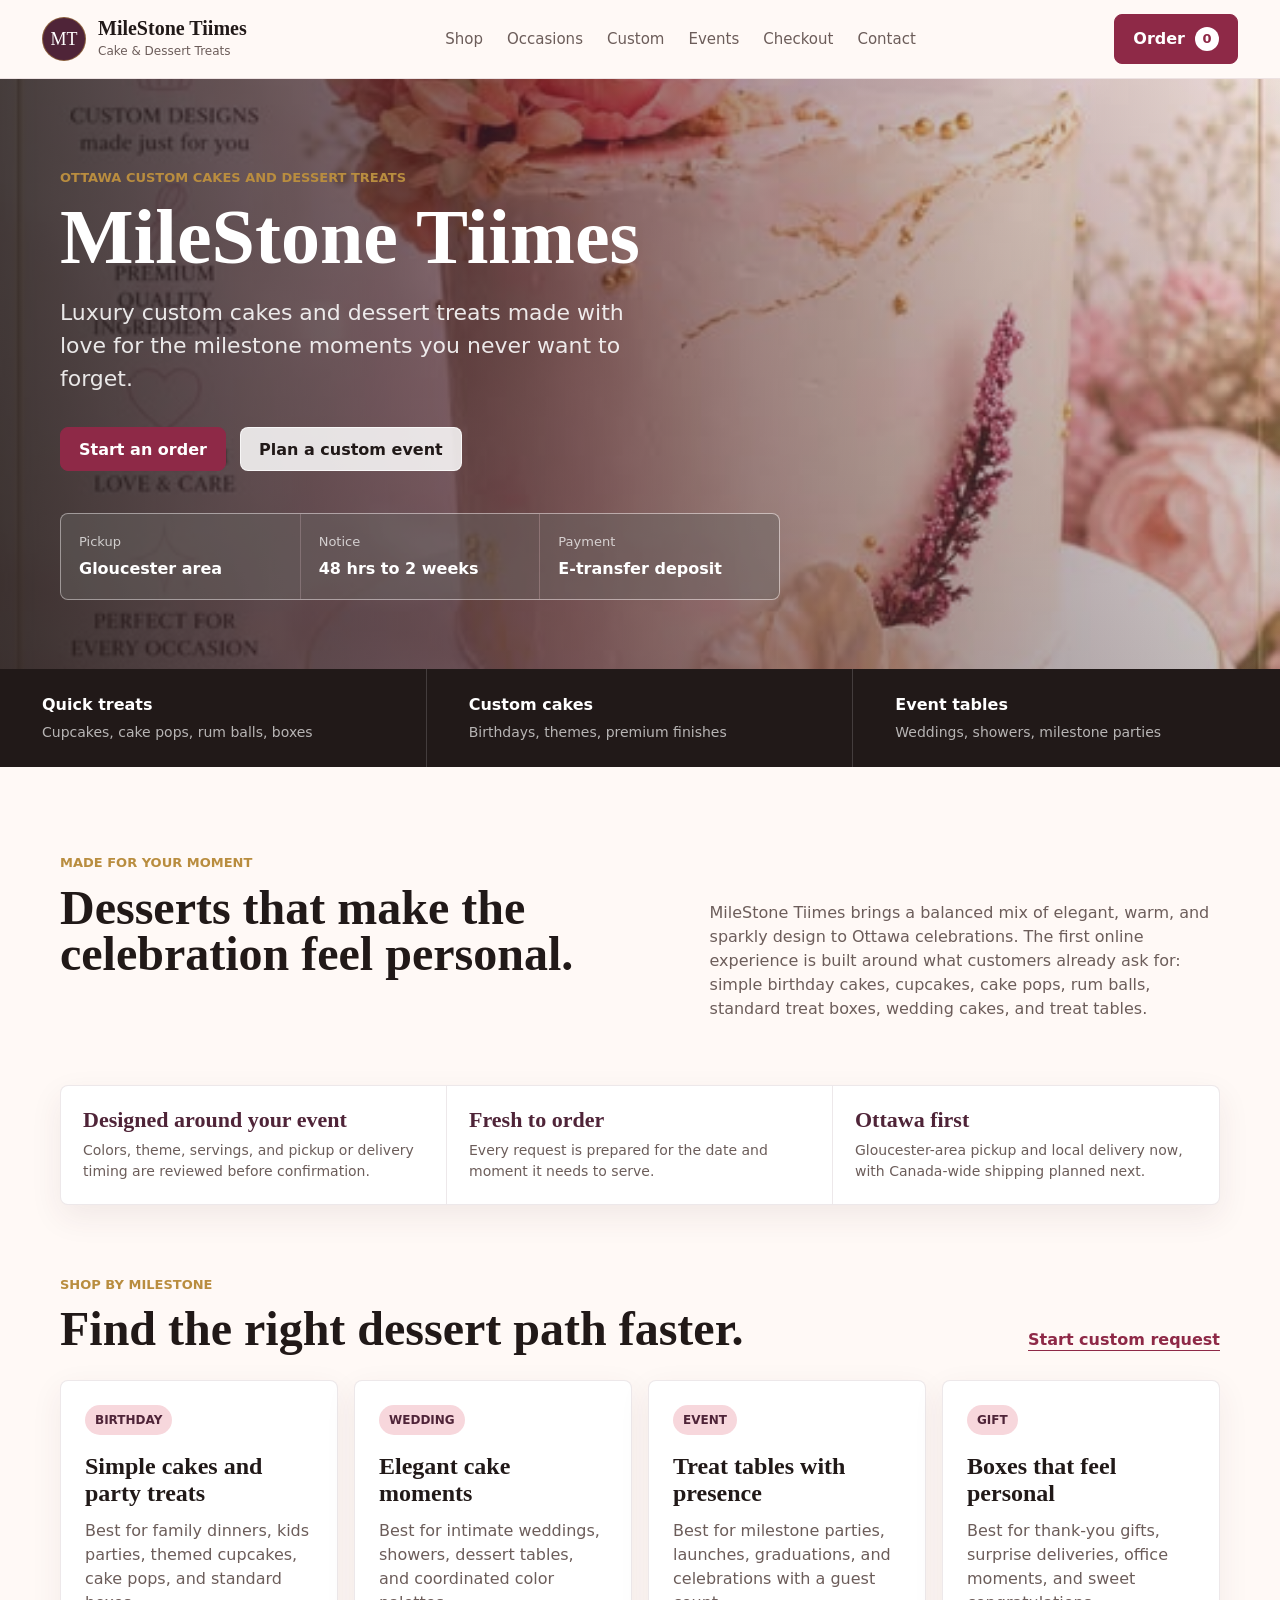
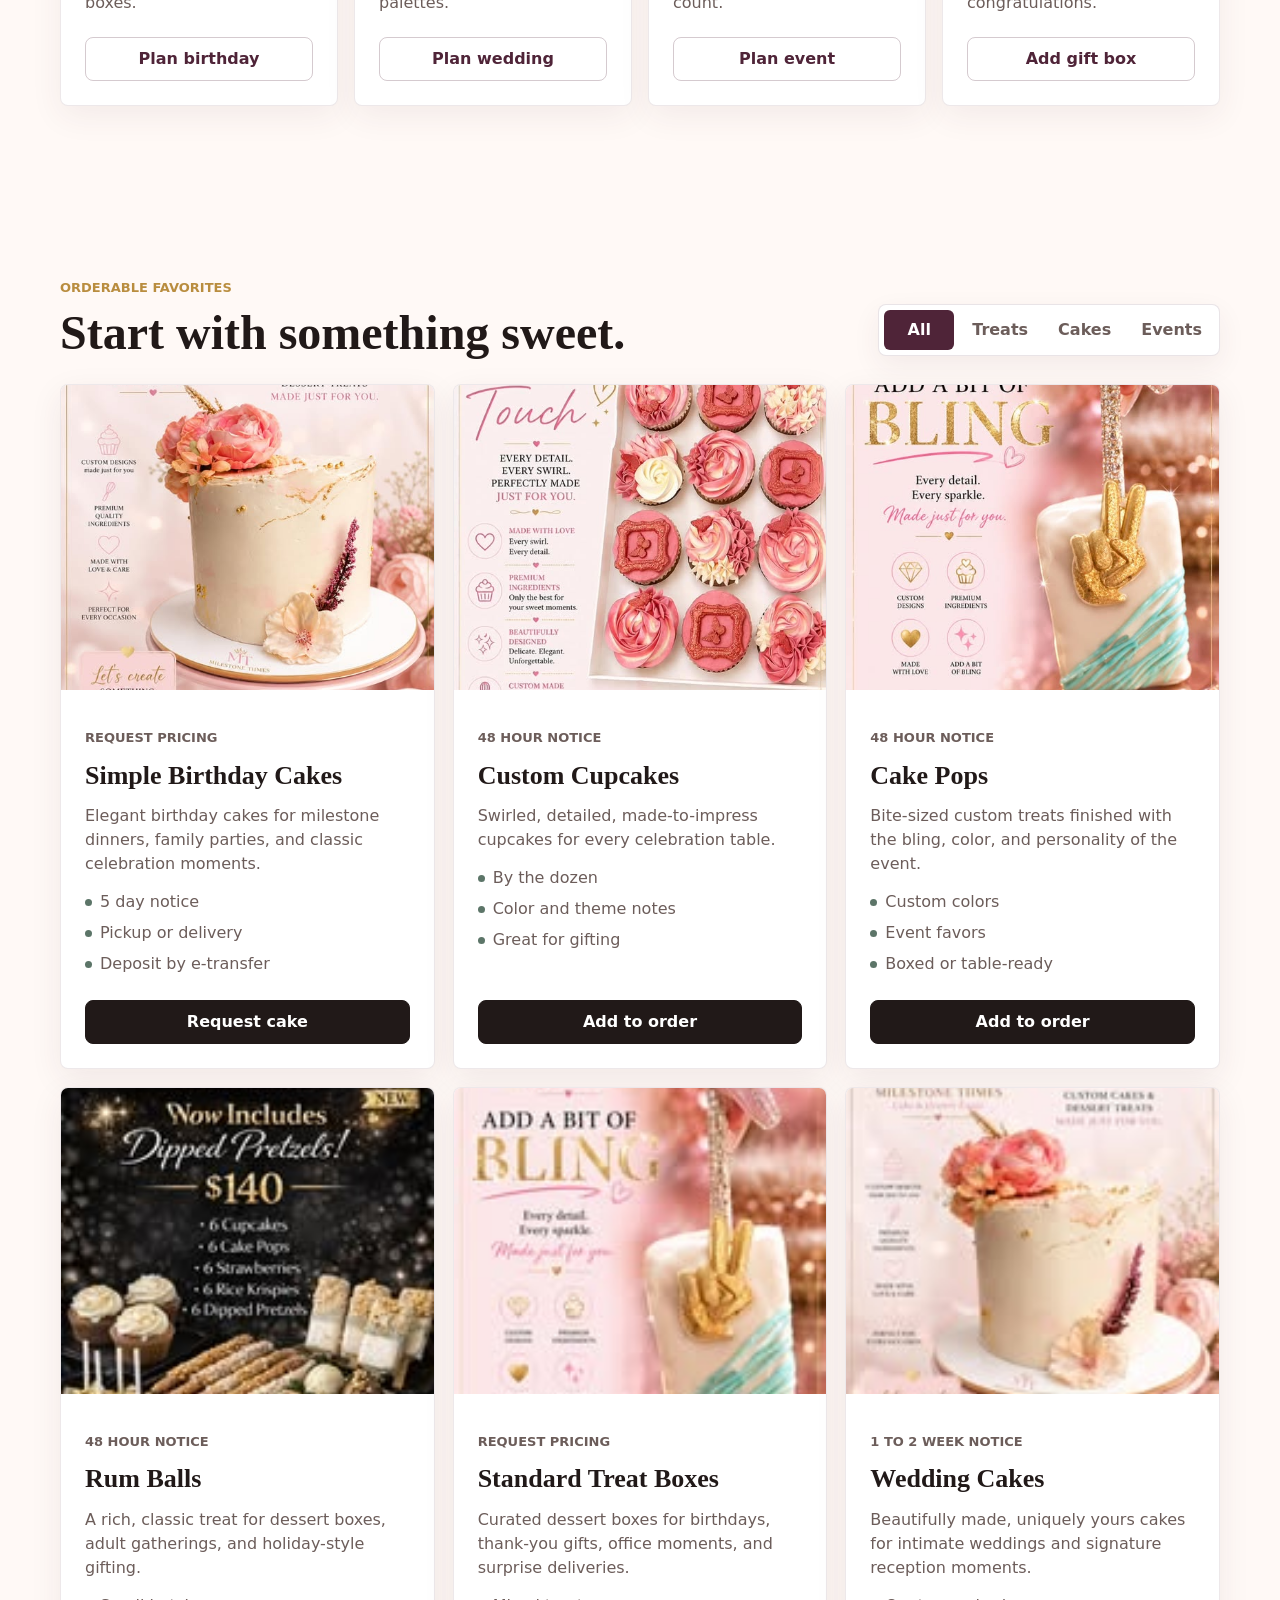
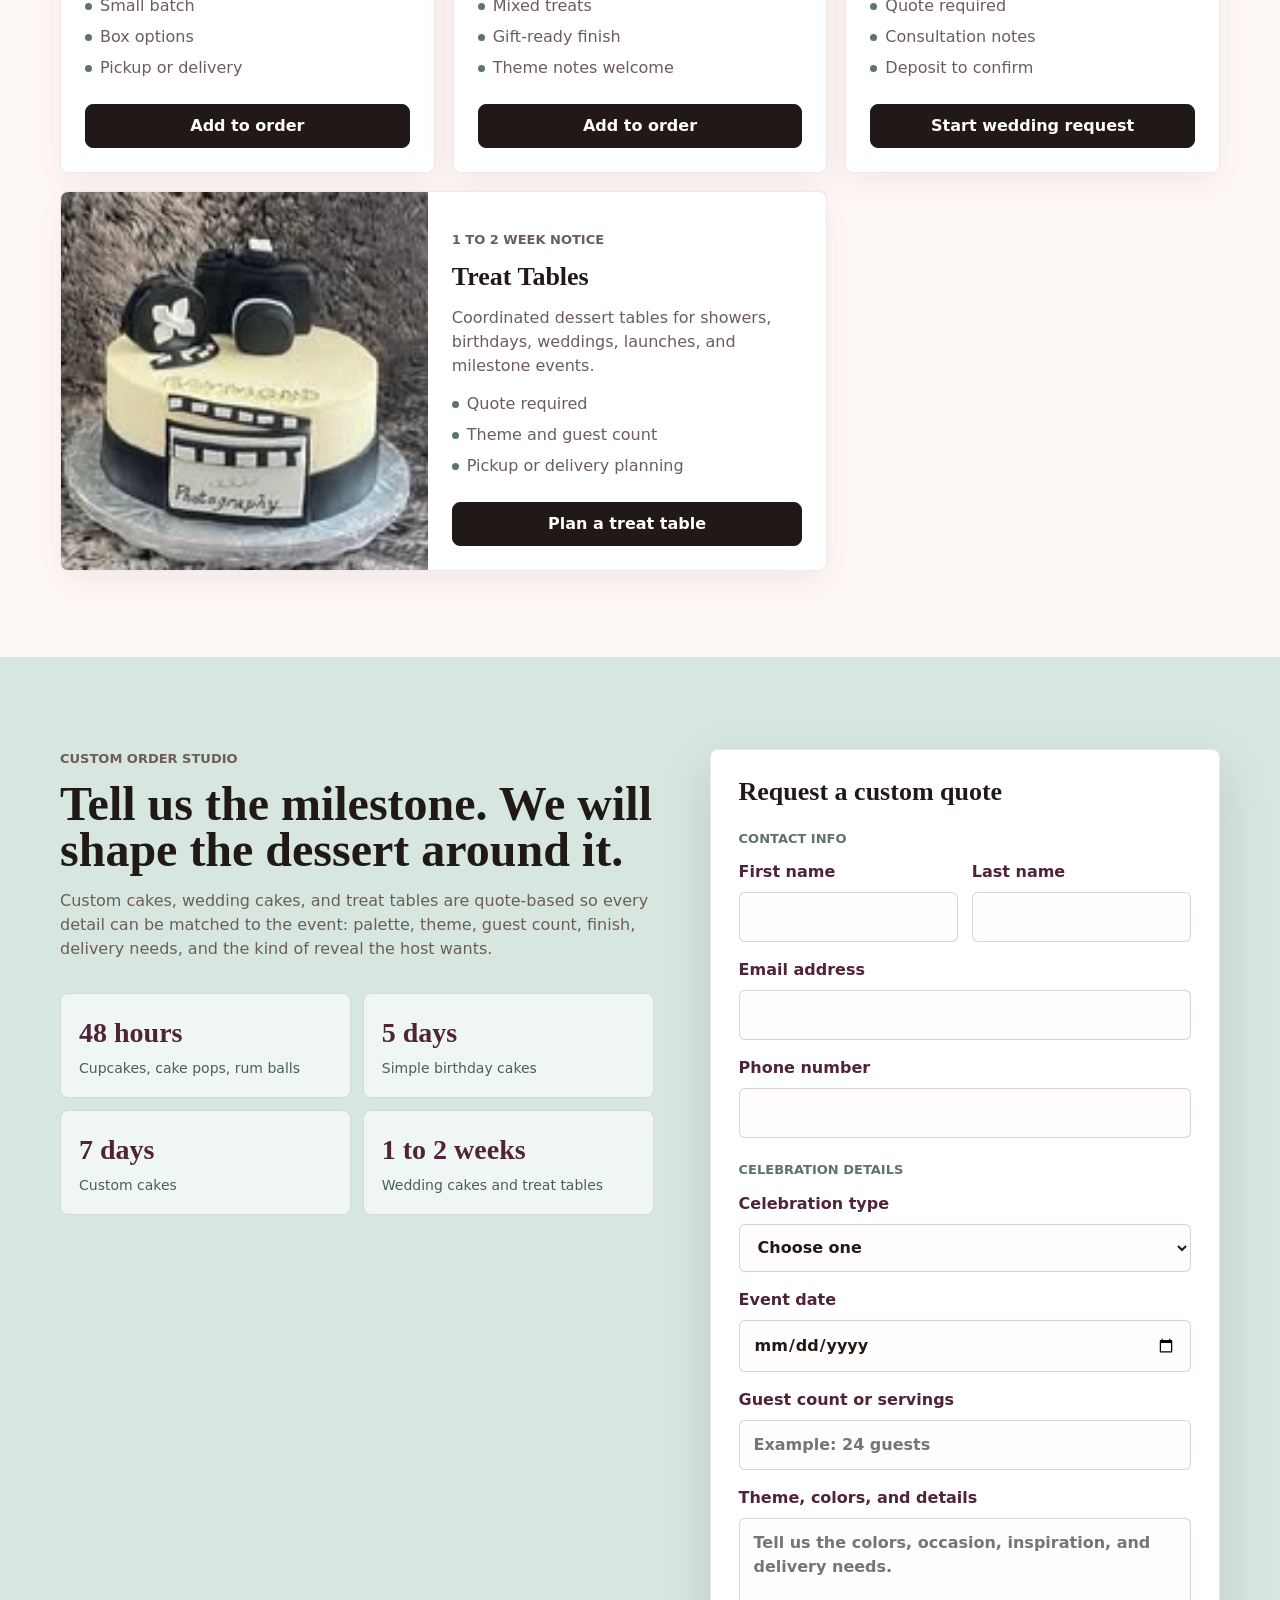
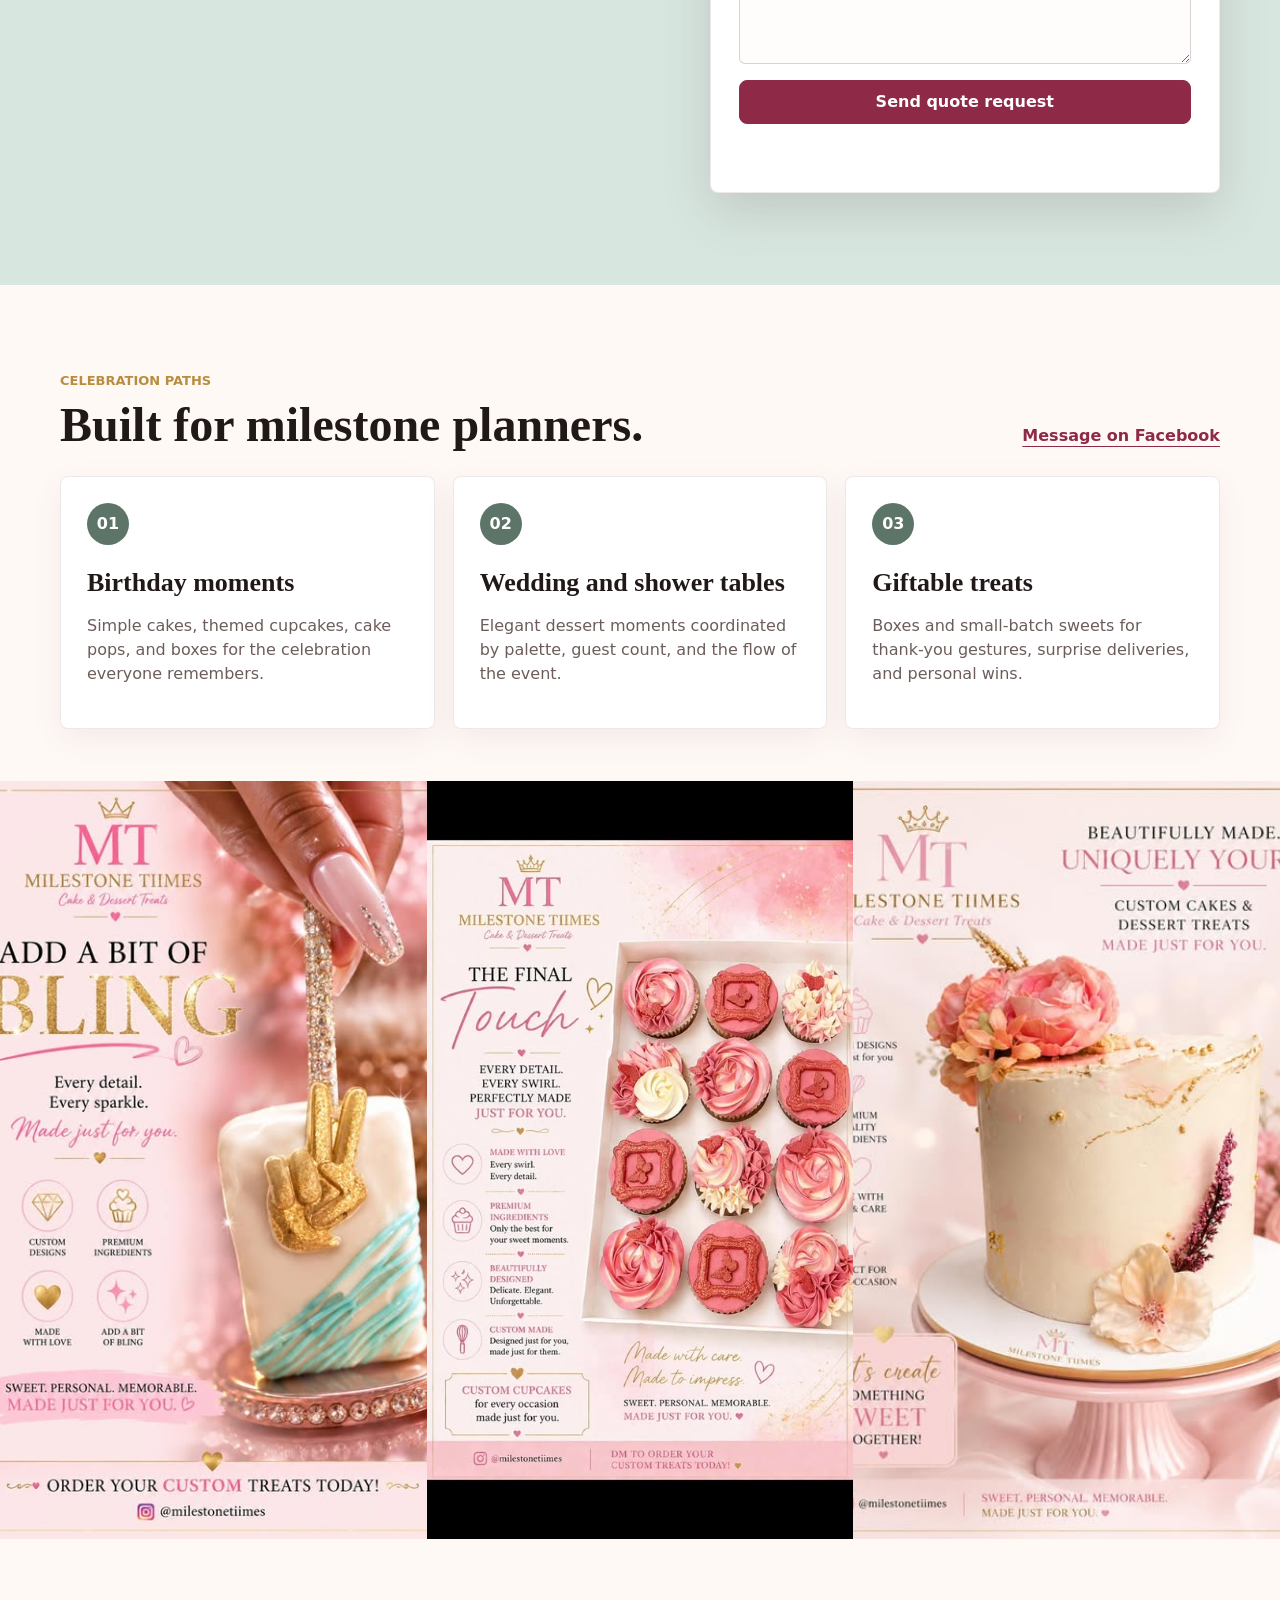
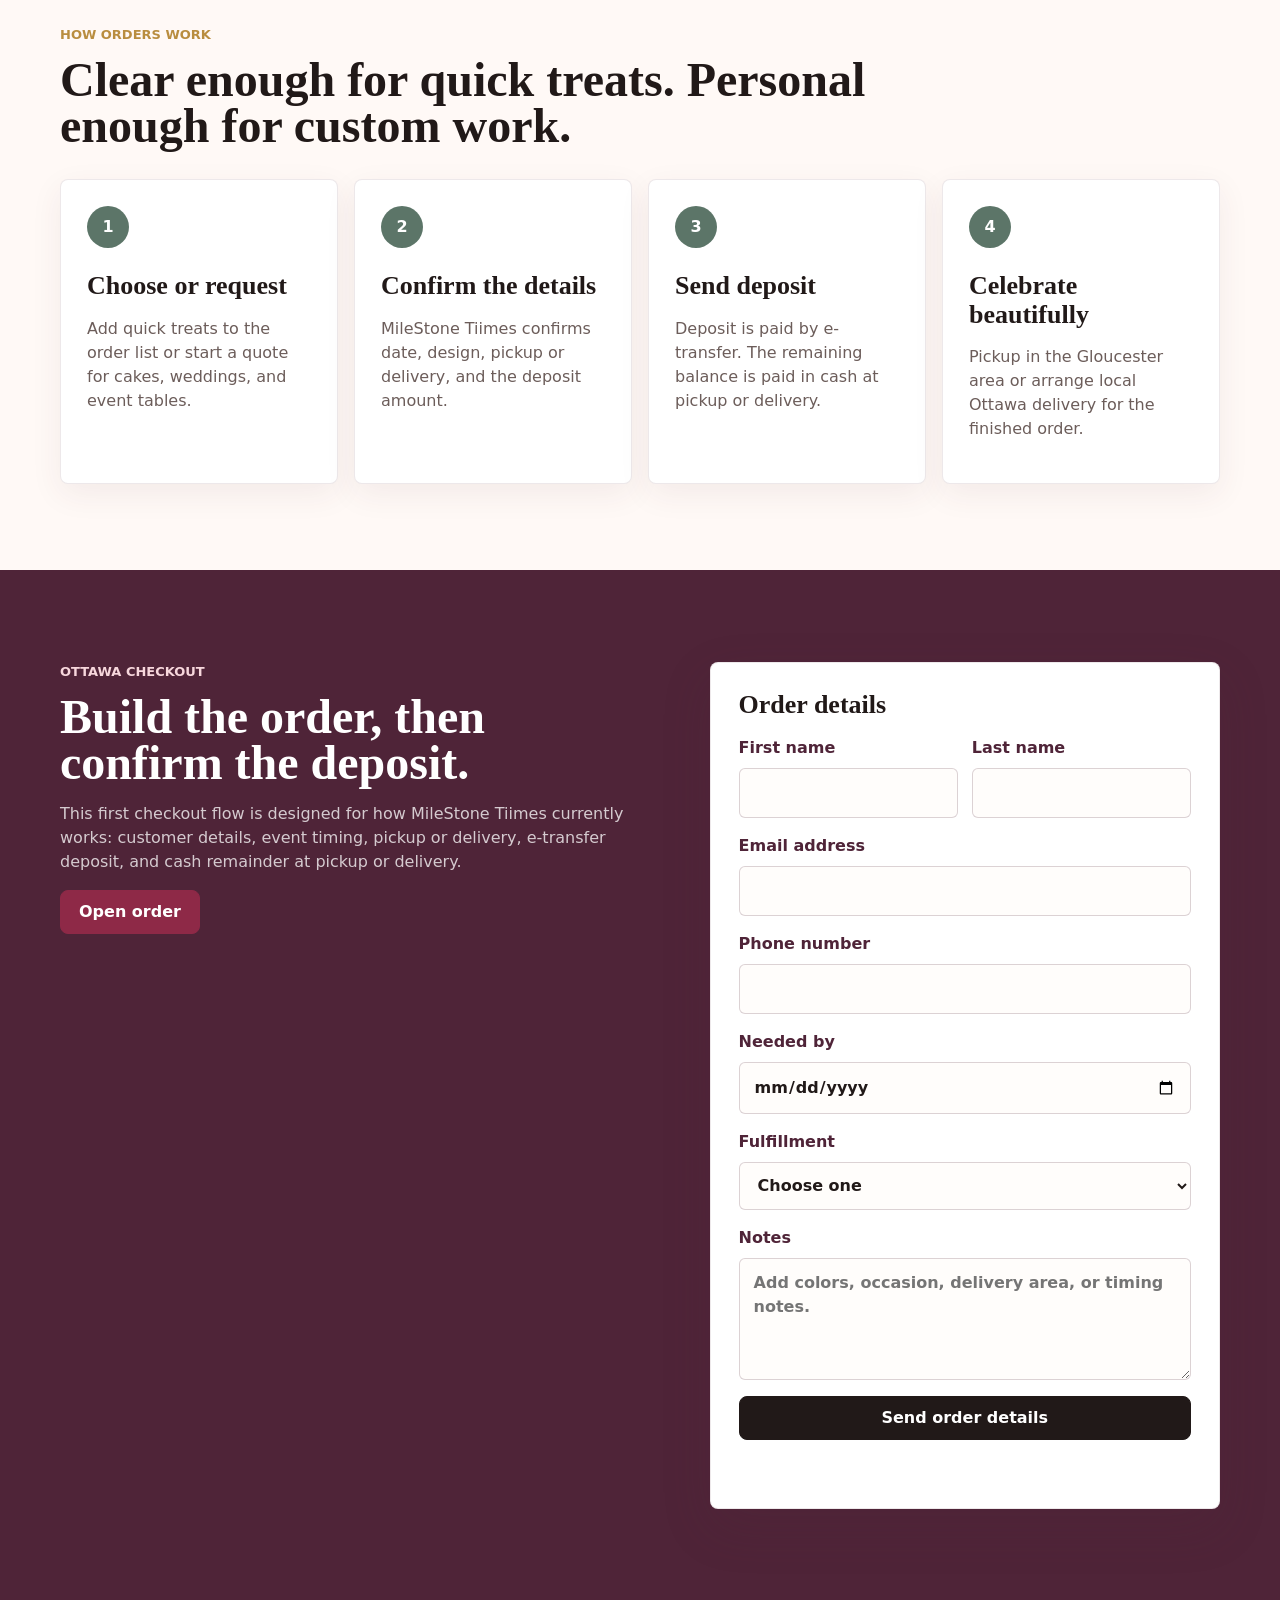
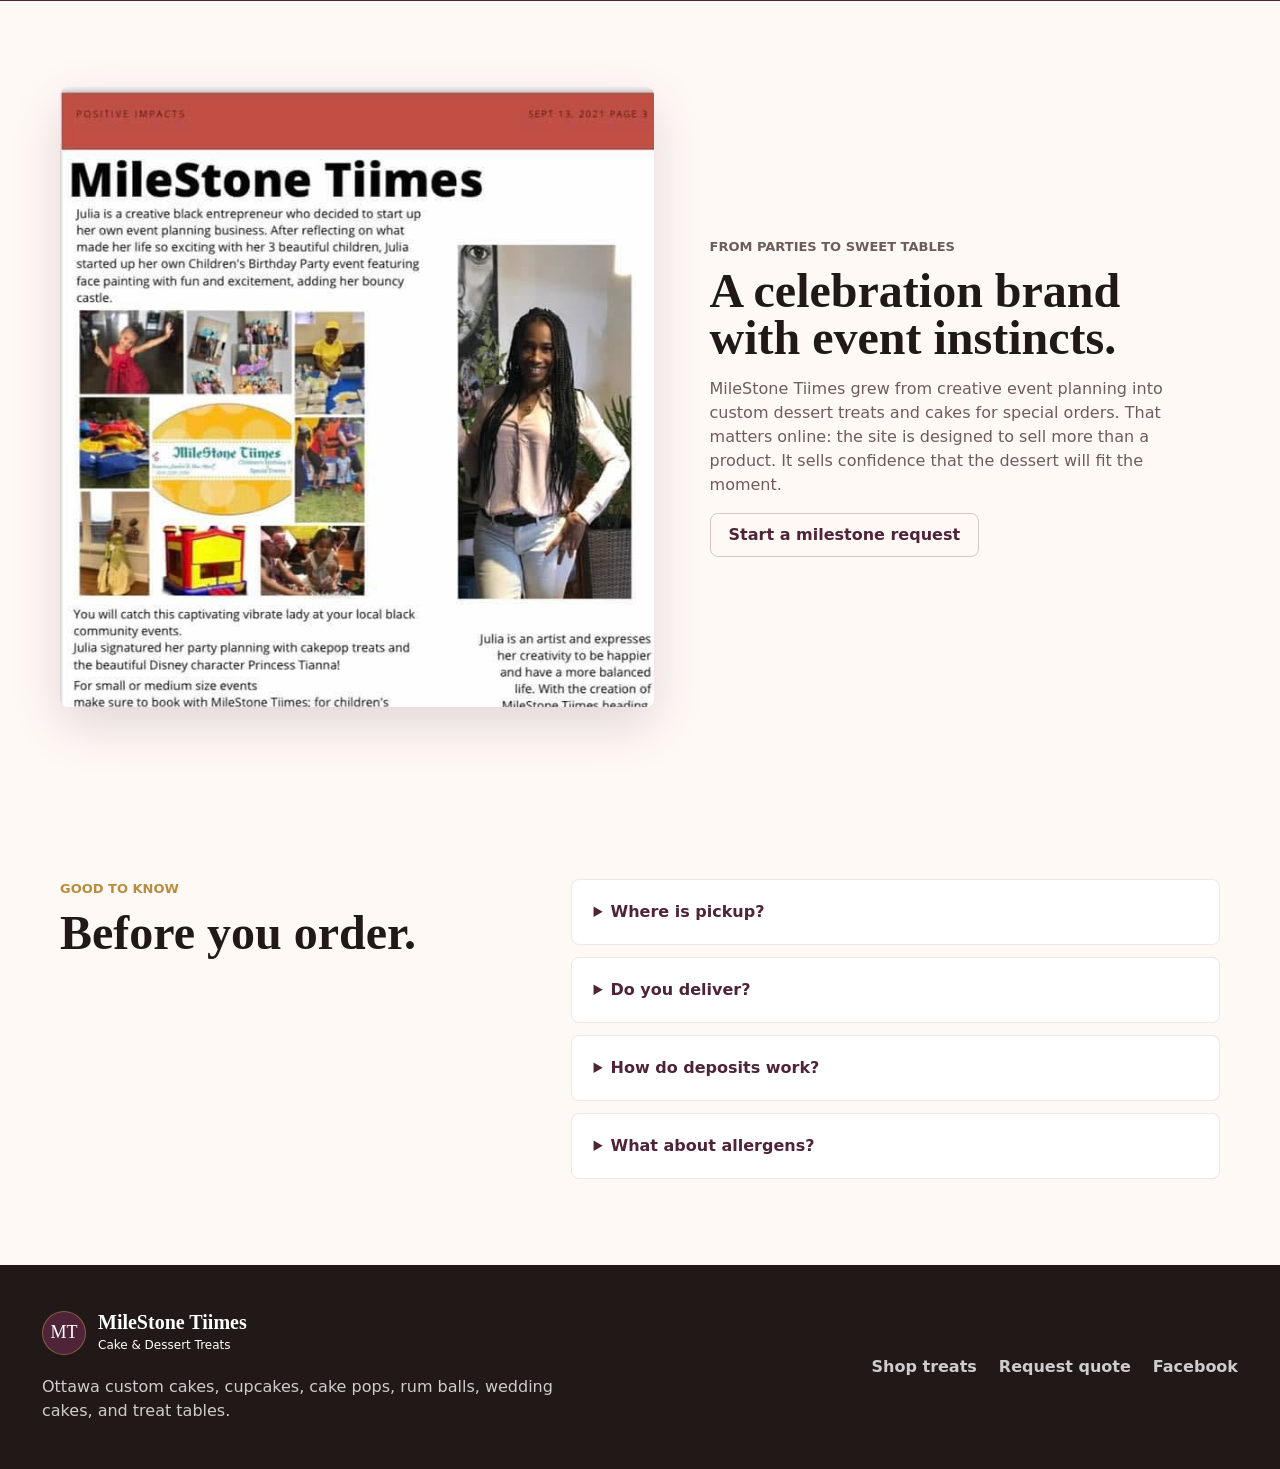
==== index.html @ 2cf1213b "Refine contact intake and Facebook handoff" ====
<!doctype html>
<html lang="en">
  <head>
    <meta charset="utf-8">
    <meta name="viewport" content="width=device-width, initial-scale=1">
    <title>MileStone Tiimes | Custom Cakes and Dessert Treats in Ottawa</title>
    <meta
      name="description"
      content="Luxury custom cakes and dessert treats made with love for milestone celebrations and events in Ottawa."
    >
    <meta property="og:title" content="MileStone Tiimes">
    <meta
      property="og:description"
      content="Custom cakes, cupcakes, cake pops, rum balls, treat tables, and wedding cakes for Ottawa milestone moments."
    >
    <meta property="og:image" content="assets/images/custom-cake-promo.jpg">
    <link rel="stylesheet" href="styles.css">
  </head>
  <body>
    <header class="site-header" data-header>
      <a class="brand" href="#top" aria-label="MileStone Tiimes home">
        <span class="brand-mark">MT</span>
        <span>
          <strong>MileStone Tiimes</strong>
          <small>Cake & Dessert Treats</small>
        </span>
      </a>

      <button class="nav-toggle" type="button" aria-expanded="false" aria-controls="site-nav">
        <span class="sr-only">Open menu</span>
        <span></span>
        <span></span>
      </button>

      <nav class="site-nav" id="site-nav" aria-label="Primary navigation">
        <a href="#shop">Shop</a>
        <a href="#occasions">Occasions</a>
        <a href="#custom">Custom</a>
        <a href="#events">Events</a>
        <a href="#checkout">Checkout</a>
        <a href="#contact">Contact</a>
      </nav>

      <button class="cart-button" type="button" data-open-cart>
        <span>Order</span>
        <strong data-cart-count>0</strong>
      </button>
    </header>

    <main id="top">
      <section class="hero" aria-labelledby="hero-title">
        <div class="hero-media" aria-hidden="true">
          <img src="assets/images/custom-cake-promo.jpg" alt="">
        </div>
        <div class="hero-overlay"></div>
        <div class="hero-inner">
          <p class="eyebrow">Ottawa custom cakes and dessert treats</p>
          <h1 id="hero-title">MileStone Tiimes</h1>
          <p class="hero-copy">
            Luxury custom cakes and dessert treats made with love for the milestone
            moments you never want to forget.
          </p>
          <div class="hero-actions" aria-label="Primary actions">
            <a class="button button-primary" href="#shop">Start an order</a>
            <a class="button button-soft" href="#custom">Plan a custom event</a>
          </div>
          <dl class="hero-facts" aria-label="Ordering facts">
            <div>
              <dt>Pickup</dt>
              <dd>Gloucester area</dd>
            </div>
            <div>
              <dt>Notice</dt>
              <dd>48 hrs to 2 weeks</dd>
            </div>
            <div>
              <dt>Payment</dt>
              <dd>E-transfer deposit</dd>
            </div>
          </dl>
        </div>
      </section>

      <section class="order-strip" aria-label="Fast ordering options">
        <a href="#shop">
          <strong>Quick treats</strong>
          <span>Cupcakes, cake pops, rum balls, boxes</span>
        </a>
        <a href="#custom">
          <strong>Custom cakes</strong>
          <span>Birthdays, themes, premium finishes</span>
        </a>
        <a href="#events">
          <strong>Event tables</strong>
          <span>Weddings, showers, milestone parties</span>
        </a>
      </section>

      <section class="section intro-band" aria-labelledby="intro-title">
        <div class="section-kicker">Made for your moment</div>
        <div class="intro-grid">
          <div>
            <h2 id="intro-title">Desserts that make the celebration feel personal.</h2>
          </div>
          <div class="intro-copy">
            <p>
              MileStone Tiimes brings a balanced mix of elegant, warm, and sparkly
              design to Ottawa celebrations. The first online experience is built
              around what customers already ask for: simple birthday cakes, cupcakes,
              cake pops, rum balls, standard treat boxes, wedding cakes, and treat tables.
            </p>
          </div>
        </div>
      </section>

      <section class="trust-strip" aria-label="Why customers choose MileStone Tiimes">
        <div>
          <strong>Designed around your event</strong>
          <span>Colors, theme, servings, and pickup or delivery timing are reviewed before confirmation.</span>
        </div>
        <div>
          <strong>Fresh to order</strong>
          <span>Every request is prepared for the date and moment it needs to serve.</span>
        </div>
        <div>
          <strong>Ottawa first</strong>
          <span>Gloucester-area pickup and local delivery now, with Canada-wide shipping planned next.</span>
        </div>
      </section>

      <section class="section occasion-section" id="occasions" aria-labelledby="occasion-title">
        <div class="section-heading">
          <div>
            <p class="section-kicker">Shop by milestone</p>
            <h2 id="occasion-title">Find the right dessert path faster.</h2>
          </div>
          <a class="text-link" href="#custom">Start custom request</a>
        </div>

        <div class="milestone-grid">
          <article>
            <span>Birthday</span>
            <h3>Simple cakes and party treats</h3>
            <p>Best for family dinners, kids parties, themed cupcakes, cake pops, and standard boxes.</p>
            <button class="button button-soft-outline" type="button" data-quote="Simple Birthday Cake">Plan birthday</button>
          </article>
          <article>
            <span>Wedding</span>
            <h3>Elegant cake moments</h3>
            <p>Best for intimate weddings, showers, dessert tables, and coordinated color palettes.</p>
            <button class="button button-soft-outline" type="button" data-quote="Wedding Cake">Plan wedding</button>
          </article>
          <article>
            <span>Event</span>
            <h3>Treat tables with presence</h3>
            <p>Best for milestone parties, launches, graduations, and celebrations with a guest count.</p>
            <button class="button button-soft-outline" type="button" data-quote="Treat Table">Plan event</button>
          </article>
          <article>
            <span>Gift</span>
            <h3>Boxes that feel personal</h3>
            <p>Best for thank-you gifts, surprise deliveries, office moments, and sweet congratulations.</p>
            <button class="button button-soft-outline" type="button" data-add-product="Standard Treat Box">Add gift box</button>
          </article>
        </div>
      </section>

      <section class="section shop-section" id="shop" aria-labelledby="shop-title">
        <div class="section-heading">
          <div>
            <p class="section-kicker">Orderable favorites</p>
            <h2 id="shop-title">Start with something sweet.</h2>
          </div>
          <div class="filter-controls" aria-label="Filter products">
            <button class="filter-button is-active" type="button" data-filter="all">All</button>
            <button class="filter-button" type="button" data-filter="treats">Treats</button>
            <button class="filter-button" type="button" data-filter="cakes">Cakes</button>
            <button class="filter-button" type="button" data-filter="events">Events</button>
          </div>
        </div>

        <div class="product-grid" data-products>
          <article class="product-card" data-category="cakes">
            <img src="assets/images/custom-cake-promo.jpg" alt="Pink and gold custom celebration cake">
            <div class="product-body">
              <p class="product-type">Request pricing</p>
              <h3>Simple Birthday Cakes</h3>
              <p>Elegant birthday cakes for milestone dinners, family parties, and classic celebration moments.</p>
              <ul>
                <li>5 day notice</li>
                <li>Pickup or delivery</li>
                <li>Deposit by e-transfer</li>
              </ul>
              <button class="button button-dark" type="button" data-quote="Simple Birthday Cake">Request cake</button>
            </div>
          </article>

          <article class="product-card" data-category="treats">
            <img src="assets/images/cupcake-luxury.jpg" alt="Pink custom cupcakes in a gift box">
            <div class="product-body">
              <p class="product-type">48 hour notice</p>
              <h3>Custom Cupcakes</h3>
              <p>Swirled, detailed, made-to-impress cupcakes for every celebration table.</p>
              <ul>
                <li>By the dozen</li>
                <li>Color and theme notes</li>
                <li>Great for gifting</li>
              </ul>
              <button class="button button-dark" type="button" data-add-product="Custom Cupcakes">Add to order</button>
            </div>
          </article>

          <article class="product-card" data-category="treats">
            <img src="assets/images/bling-treats.jpg" alt="Gold and turquoise custom cake pop with sparkle detail">
            <div class="product-body">
              <p class="product-type">48 hour notice</p>
              <h3>Cake Pops</h3>
              <p>Bite-sized custom treats finished with the bling, color, and personality of the event.</p>
              <ul>
                <li>Custom colors</li>
                <li>Event favors</li>
                <li>Boxed or table-ready</li>
              </ul>
              <button class="button button-dark" type="button" data-add-product="Cake Pops">Add to order</button>
            </div>
          </article>

          <article class="product-card" data-category="treats">
            <img src="assets/images/treats-square-a.jpg" alt="MileStone Tiimes custom dessert detail">
            <div class="product-body">
              <p class="product-type">48 hour notice</p>
              <h3>Rum Balls</h3>
              <p>A rich, classic treat for dessert boxes, adult gatherings, and holiday-style gifting.</p>
              <ul>
                <li>Small batch</li>
                <li>Box options</li>
                <li>Pickup or delivery</li>
              </ul>
              <button class="button button-dark" type="button" data-add-product="Rum Balls">Add to order</button>
            </div>
          </article>

          <article class="product-card" data-category="treats">
            <img src="assets/images/bling-square.jpg" alt="Sparkly MileStone Tiimes custom dessert box graphic">
            <div class="product-body">
              <p class="product-type">Request pricing</p>
              <h3>Standard Treat Boxes</h3>
              <p>Curated dessert boxes for birthdays, thank-you gifts, office moments, and surprise deliveries.</p>
              <ul>
                <li>Mixed treats</li>
                <li>Gift-ready finish</li>
                <li>Theme notes welcome</li>
              </ul>
              <button class="button button-dark" type="button" data-add-product="Standard Treat Box">Add to order</button>
            </div>
          </article>

          <article class="product-card" data-category="events">
            <img src="assets/images/cake-square.jpg" alt="Custom cake design for a premium celebration">
            <div class="product-body">
              <p class="product-type">1 to 2 week notice</p>
              <h3>Wedding Cakes</h3>
              <p>Beautifully made, uniquely yours cakes for intimate weddings and signature reception moments.</p>
              <ul>
                <li>Quote required</li>
                <li>Consultation notes</li>
                <li>Deposit to confirm</li>
              </ul>
              <button class="button button-dark" type="button" data-quote="Wedding Cake">Start wedding request</button>
            </div>
          </article>

          <article class="product-card product-card-wide" data-category="events">
            <img src="assets/images/celebration-detail.jpg" alt="MileStone Tiimes custom dessert celebration detail">
            <div class="product-body">
              <p class="product-type">1 to 2 week notice</p>
              <h3>Treat Tables</h3>
              <p>Coordinated dessert tables for showers, birthdays, weddings, launches, and milestone events.</p>
              <ul>
                <li>Quote required</li>
                <li>Theme and guest count</li>
                <li>Pickup or delivery planning</li>
              </ul>
              <button class="button button-dark" type="button" data-quote="Treat Table">Plan a treat table</button>
            </div>
          </article>
        </div>
      </section>

      <section class="section custom-section" id="custom" aria-labelledby="custom-title">
        <div class="split-layout">
          <div class="custom-copy">
            <p class="section-kicker">Custom order studio</p>
            <h2 id="custom-title">Tell us the milestone. We will shape the dessert around it.</h2>
            <p>
              Custom cakes, wedding cakes, and treat tables are quote-based so every
              detail can be matched to the event: palette, theme, guest count, finish,
              delivery needs, and the kind of reveal the host wants.
            </p>
            <div class="notice-grid" aria-label="Minimum notice">
              <div>
                <strong>48 hours</strong>
                <span>Cupcakes, cake pops, rum balls</span>
              </div>
              <div>
                <strong>5 days</strong>
                <span>Simple birthday cakes</span>
              </div>
              <div>
                <strong>7 days</strong>
                <span>Custom cakes</span>
              </div>
              <div>
                <strong>1 to 2 weeks</strong>
                <span>Wedding cakes and treat tables</span>
              </div>
            </div>
          </div>

          <form class="quote-form" id="quote-form">
            <h3>Request a custom quote</h3>
            <p class="form-subhead">Contact info</p>
            <div class="field-row">
              <label>
                First name
                <input type="text" name="firstName" autocomplete="given-name" required>
              </label>
              <label>
                Last name
                <input type="text" name="lastName" autocomplete="family-name" required>
              </label>
            </div>
            <label>
              Email address
              <input type="email" name="email" autocomplete="email" required>
            </label>
            <label>
              Phone number
              <input type="tel" name="phone" autocomplete="tel" required>
            </label>
            <p class="form-subhead">Celebration details</p>
            <label>
              Celebration type
              <select name="eventType" id="event-type" required>
                <option value="">Choose one</option>
                <option>Simple Birthday Cake</option>
                <option>Custom Cake</option>
                <option>Wedding Cake</option>
                <option>Treat Table</option>
                <option>Standard Treat Box</option>
              </select>
            </label>
            <label>
              Event date
              <input type="date" name="eventDate" required>
            </label>
            <label>
              Guest count or servings
              <input type="text" name="servings" placeholder="Example: 24 guests">
            </label>
            <label>
              Theme, colors, and details
              <textarea name="details" rows="5" placeholder="Tell us the colors, occasion, inspiration, and delivery needs."></textarea>
            </label>
            <button class="button button-primary" type="submit">Send quote request</button>
            <p class="form-note" data-quote-status aria-live="polite"></p>
            <div class="handoff-panel is-hidden" data-quote-handoff>
              <p>Quote details are ready for Julia.</p>
              <div class="handoff-actions">
                <a class="button button-primary" href="#" data-quote-email>Open email</a>
                <a class="button button-soft-outline" href="#" data-quote-dm target="_blank" rel="noreferrer">Open Facebook DM</a>
                <button class="button button-dark" type="button" data-copy-quote>Copy details</button>
              </div>
              <textarea data-quote-summary rows="7" readonly aria-label="Quote request summary"></textarea>
            </div>
          </form>
        </div>
      </section>

      <section class="section events-section" id="events" aria-labelledby="events-title">
        <div class="section-heading">
          <div>
            <p class="section-kicker">Celebration paths</p>
            <h2 id="events-title">Built for milestone planners.</h2>
          </div>
          <a class="text-link" href="https://www.facebook.com/people/MileStone-Tiimes/100064224105993/" target="_blank" rel="noreferrer">
            Message on Facebook
          </a>
        </div>

        <div class="occasion-grid">
          <article>
            <span>01</span>
            <h3>Birthday moments</h3>
            <p>Simple cakes, themed cupcakes, cake pops, and boxes for the celebration everyone remembers.</p>
          </article>
          <article>
            <span>02</span>
            <h3>Wedding and shower tables</h3>
            <p>Elegant dessert moments coordinated by palette, guest count, and the flow of the event.</p>
          </article>
          <article>
            <span>03</span>
            <h3>Giftable treats</h3>
            <p>Boxes and small-batch sweets for thank-you gestures, surprise deliveries, and personal wins.</p>
          </article>
        </div>
      </section>

      <section class="visual-band" aria-label="MileStone Tiimes gallery">
        <img src="assets/images/bling-treats.jpg" alt="Sparkly cake pop by MileStone Tiimes">
        <img src="assets/images/cupcake-luxury.jpg" alt="Custom cupcakes by MileStone Tiimes">
        <img src="assets/images/custom-cake-promo.jpg" alt="Custom cake by MileStone Tiimes">
      </section>

      <section class="section process-section" aria-labelledby="process-title">
        <p class="section-kicker">How orders work</p>
        <h2 id="process-title">Clear enough for quick treats. Personal enough for custom work.</h2>
        <div class="process-grid">
          <article>
            <span>1</span>
            <h3>Choose or request</h3>
            <p>Add quick treats to the order list or start a quote for cakes, weddings, and event tables.</p>
          </article>
          <article>
            <span>2</span>
            <h3>Confirm the details</h3>
            <p>MileStone Tiimes confirms date, design, pickup or delivery, and the deposit amount.</p>
          </article>
          <article>
            <span>3</span>
            <h3>Send deposit</h3>
            <p>Deposit is paid by e-transfer. The remaining balance is paid in cash at pickup or delivery.</p>
          </article>
          <article>
            <span>4</span>
            <h3>Celebrate beautifully</h3>
            <p>Pickup in the Gloucester area or arrange local Ottawa delivery for the finished order.</p>
          </article>
        </div>
      </section>

      <section class="section checkout-section" id="checkout" aria-labelledby="checkout-title">
        <div class="checkout-grid">
          <div>
            <p class="section-kicker">Ottawa checkout</p>
            <h2 id="checkout-title">Build the order, then confirm the deposit.</h2>
            <p>
              This first checkout flow is designed for how MileStone Tiimes currently
              works: customer details, event timing, pickup or delivery, e-transfer
              deposit, and cash remainder at pickup or delivery.
            </p>
            <button class="button button-primary" type="button" data-open-cart>Open order</button>
          </div>

          <form class="checkout-form" id="checkout-form">
            <h3>Order details</h3>
            <div class="field-row">
              <label>
                First name
                <input type="text" name="firstName" autocomplete="given-name" required>
              </label>
              <label>
                Last name
                <input type="text" name="lastName" autocomplete="family-name" required>
              </label>
            </div>
            <label>
              Email address
              <input type="email" name="email" autocomplete="email" required>
            </label>
            <label>
              Phone number
              <input type="tel" name="phone" autocomplete="tel" required>
            </label>
            <label>
              Needed by
              <input type="date" name="neededBy" required>
            </label>
            <label>
              Fulfillment
              <select name="fulfillment" required>
                <option value="">Choose one</option>
                <option>Gloucester-area pickup</option>
                <option>Ottawa local delivery</option>
              </select>
            </label>
            <label>
              Notes
              <textarea name="notes" rows="4" placeholder="Add colors, occasion, delivery area, or timing notes."></textarea>
            </label>
            <button class="button button-dark" type="submit">Send order details</button>
            <p class="form-note" data-checkout-status aria-live="polite"></p>
            <div class="handoff-panel is-hidden" data-checkout-handoff>
              <p>Order details are ready for Julia.</p>
              <div class="handoff-actions">
                <a class="button button-primary" href="#" data-checkout-email>Open email</a>
                <a class="button button-soft-outline" href="#" data-checkout-dm target="_blank" rel="noreferrer">Open Facebook DM</a>
                <button class="button button-dark" type="button" data-copy-checkout>Copy details</button>
              </div>
              <textarea data-checkout-summary rows="7" readonly aria-label="Order summary"></textarea>
            </div>
          </form>
        </div>
      </section>

      <section class="section founder-section" aria-labelledby="founder-title">
        <div class="founder-image">
          <img src="assets/images/hero-cake.jpg" alt="MileStone Tiimes founder and event planning feature">
        </div>
        <div>
          <p class="section-kicker">From parties to sweet tables</p>
          <h2 id="founder-title">A celebration brand with event instincts.</h2>
          <p>
            MileStone Tiimes grew from creative event planning into custom dessert
            treats and cakes for special orders. That matters online: the site is
            designed to sell more than a product. It sells confidence that the dessert
            will fit the moment.
          </p>
          <a class="button button-soft-outline" href="#custom">Start a milestone request</a>
        </div>
      </section>

      <section class="section faq-section" aria-labelledby="faq-title">
        <div>
          <p class="section-kicker">Good to know</p>
          <h2 id="faq-title">Before you order.</h2>
        </div>
        <div class="faq-list">
          <details>
            <summary>Where is pickup?</summary>
            <p>Pickup is in the Gloucester area of Ottawa. The exact address is confirmed after the order is accepted.</p>
          </details>
          <details>
            <summary>Do you deliver?</summary>
            <p>Local Ottawa delivery is available. Delivery details and timing are confirmed before the deposit is finalized.</p>
          </details>
          <details>
            <summary>How do deposits work?</summary>
            <p>Deposits are paid by e-transfer. The remaining balance is paid in cash at pickup or cash on delivery.</p>
          </details>
          <details>
            <summary>What about allergens?</summary>
            <p>Items may be prepared in a kitchen that handles common allergens. Share allergy concerns before ordering so the request can be reviewed.</p>
          </details>
        </div>
      </section>
    </main>

    <aside class="cart-drawer" aria-labelledby="cart-title" aria-hidden="true" data-cart-drawer>
      <div class="cart-panel">
        <div class="cart-header">
          <div>
            <p class="section-kicker">Order list</p>
            <h2 id="cart-title">Your sweet start</h2>
          </div>
          <button class="close-button" type="button" data-close-cart aria-label="Close order">x</button>
        </div>
        <div class="cart-items" data-cart-items>
          <p class="empty-cart">Add cupcakes, cake pops, rum balls, or a standard box to begin.</p>
        </div>
        <div class="cart-summary">
          <p>Pricing is confirmed after MileStone Tiimes reviews the request.</p>
          <a class="button button-primary" href="#checkout" data-close-cart>Continue to details</a>
        </div>
      </div>
    </aside>

    <footer class="site-footer" id="contact">
      <div>
        <a class="brand footer-brand" href="#top" aria-label="MileStone Tiimes home">
          <span class="brand-mark">MT</span>
          <span>
            <strong>MileStone Tiimes</strong>
            <small>Cake & Dessert Treats</small>
          </span>
        </a>
        <p>Ottawa custom cakes, cupcakes, cake pops, rum balls, wedding cakes, and treat tables.</p>
      </div>
      <div class="footer-links">
        <a href="#shop">Shop treats</a>
        <a href="#custom">Request quote</a>
        <a href="https://www.facebook.com/people/MileStone-Tiimes/100064224105993/" target="_blank" rel="noreferrer">Facebook</a>
      </div>
    </footer>

    <div class="mobile-action-bar" aria-label="Quick actions">
      <a href="#shop">Shop treats</a>
      <a href="#custom">Custom request</a>
    </div>

    <script src="script.js"></script>
  </body>
</html>
---- styles.css ----
:root {
  --ink: #211918;
  --muted: #6c5d5a;
  --paper: #fff9f6;
  --white: #ffffff;
  --blush: #f7d7dc;
  --rose: #be5d78;
  --plum: #4f2438;
  --berry: #8e2947;
  --mint: #d7e7df;
  --sage: #5c7568;
  --gold: #b98d3f;
  --shadow: 0 18px 50px rgba(79, 36, 56, 0.16);
  --radius: 8px;
  color-scheme: light;
}

* {
  box-sizing: border-box;
}

html {
  scroll-behavior: smooth;
}

body {
  margin: 0;
  color: var(--ink);
  background: var(--paper);
  font-family: Inter, ui-sans-serif, system-ui, -apple-system, BlinkMacSystemFont, "Segoe UI", sans-serif;
  font-size: 16px;
  line-height: 1.5;
}

img {
  display: block;
  max-width: 100%;
}

a {
  color: inherit;
  text-decoration: none;
}

button,
input,
select,
textarea {
  font: inherit;
}

button {
  cursor: pointer;
}

.sr-only {
  position: absolute;
  width: 1px;
  height: 1px;
  padding: 0;
  margin: -1px;
  overflow: hidden;
  clip: rect(0, 0, 0, 0);
  white-space: nowrap;
  border: 0;
}

.site-header {
  position: sticky;
  top: 0;
  z-index: 20;
  display: grid;
  grid-template-columns: auto 1fr auto;
  align-items: center;
  gap: 24px;
  min-height: 76px;
  padding: 14px 42px;
  background: rgba(255, 249, 246, 0.94);
  border-bottom: 1px solid rgba(79, 36, 56, 0.1);
  backdrop-filter: blur(14px);
}

.brand {
  display: inline-flex;
  align-items: center;
  gap: 12px;
  min-width: 0;
}

.brand-mark {
  display: grid;
  width: 44px;
  height: 44px;
  place-items: center;
  color: var(--white);
  background: var(--plum);
  border: 1px solid rgba(185, 141, 63, 0.55);
  border-radius: 50%;
  font-family: Georgia, "Times New Roman", serif;
  font-size: 18px;
}

.brand strong {
  display: block;
  font-family: Georgia, "Times New Roman", serif;
  font-size: 20px;
  line-height: 1;
}

.brand small {
  display: block;
  margin-top: 4px;
  color: var(--muted);
  font-size: 12px;
}

.site-nav {
  display: flex;
  justify-content: center;
  gap: 24px;
  color: var(--muted);
  font-size: 15px;
}

.site-nav a {
  padding: 8px 0;
}

.site-nav a:hover,
.site-nav a:focus-visible {
  color: var(--berry);
}

.nav-toggle {
  display: none;
  width: 42px;
  height: 42px;
  place-items: center;
  background: transparent;
  border: 1px solid rgba(79, 36, 56, 0.2);
  border-radius: 50%;
}

.nav-toggle span:not(.sr-only) {
  display: block;
  width: 18px;
  height: 2px;
  background: var(--ink);
}

.cart-button,
.button {
  display: inline-flex;
  align-items: center;
  justify-content: center;
  min-height: 44px;
  padding: 12px 18px;
  border: 1px solid transparent;
  border-radius: var(--radius);
  font-weight: 700;
  line-height: 1.1;
  transition: transform 180ms ease, border-color 180ms ease, background 180ms ease, color 180ms ease;
}

.cart-button {
  gap: 10px;
  color: var(--white);
  background: var(--berry);
  border-color: var(--berry);
}

.cart-button strong {
  display: grid;
  min-width: 24px;
  height: 24px;
  place-items: center;
  color: var(--berry);
  background: var(--white);
  border-radius: 50%;
  font-size: 13px;
}

.button:hover,
.button:focus-visible,
.cart-button:hover,
.cart-button:focus-visible {
  transform: translateY(-1px);
}

.button-primary {
  color: var(--white);
  background: var(--berry);
  border-color: var(--berry);
}

.button-soft {
  color: var(--ink);
  background: rgba(255, 255, 255, 0.84);
  border-color: rgba(255, 255, 255, 0.7);
}

.button-soft-outline {
  color: var(--plum);
  background: transparent;
  border-color: rgba(79, 36, 56, 0.24);
}

.button-dark {
  color: var(--white);
  background: var(--ink);
  border-color: var(--ink);
}

.text-link {
  color: var(--berry);
  font-weight: 700;
  text-decoration: underline;
  text-underline-offset: 5px;
}

.hero {
  position: relative;
  min-height: 590px;
  overflow: hidden;
  isolation: isolate;
  background: var(--plum);
}

.hero-media,
.hero-overlay {
  position: absolute;
  inset: 0;
}

.hero-media img {
  width: 100%;
  height: 100%;
  object-fit: cover;
  object-position: center;
  filter: saturate(0.98);
}

.hero-overlay {
  z-index: 1;
  background:
    linear-gradient(90deg, rgba(33, 25, 24, 0.82) 0%, rgba(79, 36, 56, 0.54) 45%, rgba(255, 249, 246, 0.12) 100%),
    linear-gradient(0deg, rgba(33, 25, 24, 0.28), rgba(33, 25, 24, 0.06));
}

.hero-inner {
  position: relative;
  z-index: 2;
  width: min(1160px, calc(100% - 40px));
  min-height: 590px;
  margin: 0 auto;
  display: flex;
  flex-direction: column;
  justify-content: center;
  padding: 76px 0 56px;
  color: var(--white);
}

.eyebrow,
.section-kicker,
.product-type {
  margin: 0 0 12px;
  color: var(--gold);
  font-size: 13px;
  font-weight: 800;
  text-transform: uppercase;
}

.hero h1,
.section h2 {
  margin: 0;
  font-family: Georgia, "Times New Roman", serif;
  font-weight: 700;
  line-height: 0.96;
}

.hero h1 {
  max-width: 720px;
  font-size: 78px;
}

.hero-copy {
  max-width: 610px;
  margin: 22px 0 0;
  font-size: 22px;
  color: rgba(255, 255, 255, 0.88);
}

.hero-actions {
  display: flex;
  flex-wrap: wrap;
  gap: 14px;
  margin-top: 32px;
}

.hero-facts {
  display: grid;
  grid-template-columns: repeat(3, minmax(0, 1fr));
  gap: 1px;
  width: min(720px, 100%);
  margin: 42px 0 0;
  overflow: hidden;
  border: 1px solid rgba(255, 255, 255, 0.34);
  border-radius: var(--radius);
  background: rgba(255, 255, 255, 0.22);
}

.hero-facts div {
  padding: 18px;
  background: rgba(33, 25, 24, 0.32);
}

.hero-facts dt {
  color: rgba(255, 255, 255, 0.72);
  font-size: 13px;
}

.hero-facts dd {
  margin: 5px 0 0;
  font-weight: 800;
}

.order-strip {
  display: grid;
  grid-template-columns: repeat(3, 1fr);
  background: var(--ink);
  color: var(--white);
}

.order-strip a {
  display: block;
  padding: 24px 42px;
  border-right: 1px solid rgba(255, 255, 255, 0.16);
}

.order-strip a:last-child {
  border-right: 0;
}

.order-strip strong,
.order-strip span {
  display: block;
}

.order-strip span {
  margin-top: 5px;
  color: rgba(255, 255, 255, 0.68);
  font-size: 14px;
}

.section {
  width: min(1160px, calc(100% - 40px));
  margin: 0 auto;
  padding: 86px 0;
}

.intro-band {
  padding-bottom: 48px;
}

.trust-strip {
  display: grid;
  grid-template-columns: repeat(3, 1fr);
  width: min(1160px, calc(100% - 40px));
  margin: 0 auto 12px;
  overflow: hidden;
  background: var(--white);
  border: 1px solid rgba(79, 36, 56, 0.1);
  border-radius: var(--radius);
  box-shadow: 0 12px 32px rgba(79, 36, 56, 0.08);
}

.trust-strip div {
  padding: 22px;
  border-right: 1px solid rgba(79, 36, 56, 0.1);
}

.trust-strip div:last-child {
  border-right: 0;
}

.trust-strip strong,
.trust-strip span {
  display: block;
}

.trust-strip strong {
  color: var(--plum);
  font-family: Georgia, "Times New Roman", serif;
  font-size: 22px;
  line-height: 1.1;
}

.trust-strip span {
  margin-top: 8px;
  color: var(--muted);
  font-size: 14px;
}

.intro-grid,
.split-layout,
.checkout-grid,
.founder-section {
  display: grid;
  grid-template-columns: minmax(0, 1fr) minmax(320px, 0.86fr);
  gap: 56px;
  align-items: start;
}

.intro-grid h2,
.custom-copy h2,
.checkout-section h2,
.founder-section h2,
.process-section h2,
.faq-section h2,
.section-heading h2 {
  font-size: 48px;
}

.intro-copy,
.custom-copy p,
.checkout-section p,
.founder-section p,
.process-grid p,
.occasion-grid p,
.faq-list p,
.product-body p {
  color: var(--muted);
}

.section-heading {
  display: flex;
  align-items: end;
  justify-content: space-between;
  gap: 24px;
  margin-bottom: 28px;
}

.filter-controls {
  display: inline-flex;
  gap: 6px;
  padding: 5px;
  background: var(--white);
  border: 1px solid rgba(79, 36, 56, 0.12);
  border-radius: var(--radius);
  box-shadow: 0 10px 28px rgba(79, 36, 56, 0.07);
}

.filter-button {
  min-width: 70px;
  min-height: 38px;
  padding: 8px 12px;
  color: var(--muted);
  background: transparent;
  border: 0;
  border-radius: 6px;
  font-weight: 700;
}

.filter-button.is-active {
  color: var(--white);
  background: var(--plum);
}

.product-grid {
  display: grid;
  grid-template-columns: repeat(3, minmax(0, 1fr));
  gap: 18px;
}

.occasion-section {
  padding-top: 58px;
}

.milestone-grid {
  display: grid;
  grid-template-columns: repeat(4, minmax(0, 1fr));
  gap: 16px;
}

.milestone-grid article {
  display: flex;
  min-height: 100%;
  padding: 24px;
  background: var(--white);
  border: 1px solid rgba(79, 36, 56, 0.1);
  border-radius: var(--radius);
  box-shadow: 0 10px 32px rgba(79, 36, 56, 0.07);
  flex-direction: column;
}

.milestone-grid span {
  width: max-content;
  margin-bottom: 18px;
  padding: 6px 10px;
  color: var(--plum);
  background: var(--blush);
  border-radius: 999px;
  font-size: 12px;
  font-weight: 900;
  text-transform: uppercase;
}

.milestone-grid h3 {
  margin: 0;
  font-family: Georgia, "Times New Roman", serif;
  font-size: 24px;
  line-height: 1.12;
}

.milestone-grid p {
  margin: 12px 0 22px;
  color: var(--muted);
}

.milestone-grid .button {
  margin-top: auto;
}

.product-card {
  display: flex;
  min-height: 100%;
  overflow: hidden;
  background: var(--white);
  border: 1px solid rgba(79, 36, 56, 0.1);
  border-radius: var(--radius);
  box-shadow: 0 10px 32px rgba(79, 36, 56, 0.08);
  flex-direction: column;
}

.product-card.is-hidden {
  display: none;
}

.product-card img {
  width: 100%;
  aspect-ratio: 1 / 0.82;
  object-fit: cover;
}

.product-card-wide {
  grid-column: span 2;
  display: grid;
  grid-template-columns: 0.92fr 1fr;
}

.product-card-wide img {
  height: 100%;
  aspect-ratio: auto;
}

.product-body {
  display: flex;
  height: 100%;
  padding: 24px;
  flex-direction: column;
}

.product-body h3,
.quote-form h3,
.checkout-form h3,
.occasion-grid h3,
.process-grid h3 {
  margin: 0;
  font-family: Georgia, "Times New Roman", serif;
  font-size: 26px;
  line-height: 1.1;
}

.product-body p {
  margin: 14px 0;
}

.product-body ul {
  display: grid;
  gap: 7px;
  margin: 0 0 24px;
  padding: 0;
  color: var(--muted);
  list-style: none;
}

.product-body li {
  display: flex;
  gap: 8px;
}

.product-body li::before {
  content: "";
  width: 7px;
  height: 7px;
  margin-top: 9px;
  border-radius: 50%;
  background: var(--sage);
  flex: 0 0 auto;
}

.product-body .button {
  margin-top: auto;
}

.custom-section {
  width: auto;
  margin: 0;
  padding: 92px max(20px, calc((100% - 1160px) / 2));
  background: var(--mint);
}

.notice-grid {
  display: grid;
  grid-template-columns: repeat(2, minmax(0, 1fr));
  gap: 12px;
  margin-top: 32px;
}

.notice-grid div {
  padding: 18px;
  background: rgba(255, 255, 255, 0.62);
  border: 1px solid rgba(92, 117, 104, 0.2);
  border-radius: var(--radius);
}

.notice-grid strong,
.notice-grid span {
  display: block;
}

.notice-grid strong {
  color: var(--plum);
  font-family: Georgia, "Times New Roman", serif;
  font-size: 28px;
}

.notice-grid span {
  margin-top: 4px;
  color: #486156;
  font-size: 14px;
}

.quote-form,
.checkout-form {
  display: grid;
  gap: 16px;
  padding: 28px;
  background: var(--white);
  border: 1px solid rgba(79, 36, 56, 0.1);
  border-radius: var(--radius);
  box-shadow: var(--shadow);
}

label {
  display: grid;
  gap: 8px;
  color: var(--plum);
  font-weight: 700;
}

.field-row {
  display: grid;
  grid-template-columns: repeat(2, minmax(0, 1fr));
  gap: 14px;
}

.form-subhead {
  margin: 6px 0 -4px;
  color: var(--sage);
  font-size: 13px;
  font-weight: 900;
  text-transform: uppercase;
}

input,
select,
textarea {
  width: 100%;
  min-height: 48px;
  padding: 12px 14px;
  color: var(--ink);
  background: #fffdfb;
  border: 1px solid rgba(79, 36, 56, 0.2);
  border-radius: 6px;
}

textarea {
  resize: vertical;
}

input:focus,
select:focus,
textarea:focus,
button:focus-visible,
a:focus-visible {
  outline: 3px solid rgba(185, 141, 63, 0.45);
  outline-offset: 3px;
}

.form-note {
  min-height: 24px;
  margin: 0;
  color: var(--sage);
  font-weight: 700;
}

.form-note a {
  color: var(--berry);
  text-decoration: underline;
  text-underline-offset: 4px;
}

.handoff-panel {
  display: grid;
  gap: 14px;
  padding: 18px;
  background: #fff9f6;
  border: 1px solid rgba(92, 117, 104, 0.25);
  border-radius: var(--radius);
}

.handoff-panel.is-hidden {
  display: none;
}

.handoff-panel p {
  margin: 0;
  color: var(--plum);
  font-weight: 800;
}

.handoff-actions {
  display: flex;
  flex-wrap: wrap;
  gap: 10px;
}

.handoff-actions .button {
  min-height: 40px;
  padding: 10px 13px;
  font-size: 14px;
}

.handoff-panel textarea {
  min-height: 150px;
  color: var(--muted);
  font-family: ui-monospace, SFMono-Regular, Consolas, "Liberation Mono", monospace;
  font-size: 13px;
}

.events-section {
  padding-bottom: 52px;
}

.occasion-grid {
  display: grid;
  grid-template-columns: repeat(3, minmax(0, 1fr));
  gap: 18px;
}

.occasion-grid article,
.process-grid article {
  padding: 26px;
  background: var(--white);
  border: 1px solid rgba(79, 36, 56, 0.1);
  border-radius: var(--radius);
  box-shadow: 0 10px 32px rgba(79, 36, 56, 0.07);
}

.occasion-grid span,
.process-grid span {
  display: grid;
  width: 42px;
  height: 42px;
  margin-bottom: 24px;
  place-items: center;
  color: var(--white);
  background: var(--sage);
  border-radius: 50%;
  font-weight: 800;
}

.visual-band {
  display: grid;
  grid-template-columns: 1fr 1fr 1fr;
  min-height: 430px;
  background: var(--ink);
}

.visual-band img {
  width: 100%;
  height: 100%;
  object-fit: cover;
}

.process-section h2 {
  max-width: 850px;
  margin-bottom: 30px;
}

.process-grid {
  display: grid;
  grid-template-columns: repeat(4, minmax(0, 1fr));
  gap: 16px;
}

.checkout-section {
  width: auto;
  margin: 0;
  padding: 92px max(20px, calc((100% - 1160px) / 2));
  color: var(--white);
  background: var(--plum);
}

.checkout-section .section-kicker {
  color: var(--blush);
}

.checkout-section p {
  color: rgba(255, 255, 255, 0.76);
}

.checkout-section .checkout-form {
  color: var(--ink);
}

.founder-section {
  align-items: center;
}

.founder-image {
  overflow: hidden;
  border-radius: var(--radius);
  box-shadow: var(--shadow);
}

.founder-image img {
  width: 100%;
  max-height: 620px;
  object-fit: cover;
  object-position: top;
}

.faq-section {
  display: grid;
  grid-template-columns: 0.7fr 1fr;
  gap: 56px;
}

.faq-list {
  display: grid;
  gap: 12px;
}

details {
  background: var(--white);
  border: 1px solid rgba(79, 36, 56, 0.1);
  border-radius: var(--radius);
}

summary {
  padding: 20px 22px;
  color: var(--plum);
  cursor: pointer;
  font-weight: 800;
}

details p {
  margin: 0;
  padding: 0 22px 22px;
}

.site-footer {
  display: grid;
  grid-template-columns: 1fr auto;
  gap: 32px;
  padding: 46px 42px;
  color: rgba(255, 255, 255, 0.78);
  background: var(--ink);
}

.site-footer .brand strong,
.site-footer .brand small {
  color: var(--white);
}

.site-footer p {
  max-width: 520px;
  margin: 20px 0 0;
}

.footer-links {
  display: flex;
  align-items: center;
  gap: 22px;
  font-weight: 700;
}

.cart-drawer {
  position: fixed;
  inset: 0;
  z-index: 50;
  display: flex;
  justify-content: flex-end;
  background: rgba(33, 25, 24, 0.4);
  opacity: 0;
  visibility: hidden;
  transition: opacity 180ms ease, visibility 180ms ease;
}

.cart-drawer.is-open {
  opacity: 1;
  visibility: visible;
}

.cart-panel {
  width: min(440px, 100%);
  height: 100%;
  padding: 28px;
  overflow: auto;
  background: var(--paper);
  box-shadow: -20px 0 70px rgba(33, 25, 24, 0.24);
  transform: translateX(100%);
  transition: transform 220ms ease;
}

.cart-drawer.is-open .cart-panel {
  transform: translateX(0);
}

.cart-header {
  display: flex;
  justify-content: space-between;
  gap: 16px;
  align-items: start;
}

.cart-header h2 {
  margin: 0;
  font-family: Georgia, "Times New Roman", serif;
  font-size: 34px;
}

.close-button {
  width: 42px;
  height: 42px;
  color: var(--ink);
  background: var(--white);
  border: 1px solid rgba(79, 36, 56, 0.14);
  border-radius: 50%;
  font-weight: 900;
}

.cart-items {
  display: grid;
  gap: 12px;
  margin: 28px 0;
}

.cart-line {
  display: grid;
  grid-template-columns: 1fr auto;
  gap: 14px;
  align-items: center;
  padding: 16px;
  background: var(--white);
  border: 1px solid rgba(79, 36, 56, 0.1);
  border-radius: var(--radius);
}

.cart-line strong,
.cart-line span {
  display: block;
}

.cart-line span {
  color: var(--muted);
  font-size: 14px;
}

.quantity-controls {
  display: inline-flex;
  align-items: center;
  gap: 8px;
}

.quantity-controls button {
  width: 32px;
  height: 32px;
  background: var(--paper);
  border: 1px solid rgba(79, 36, 56, 0.18);
  border-radius: 50%;
  font-weight: 900;
}

.empty-cart {
  margin: 0;
  padding: 18px;
  color: var(--muted);
  background: var(--white);
  border: 1px dashed rgba(79, 36, 56, 0.24);
  border-radius: var(--radius);
}

.cart-summary {
  display: grid;
  gap: 14px;
  padding-top: 22px;
  border-top: 1px solid rgba(79, 36, 56, 0.14);
}

.cart-summary p {
  margin: 0;
  color: var(--muted);
}

.mobile-action-bar {
  display: none;
}

@media (max-width: 980px) {
  .site-header {
    grid-template-columns: auto auto auto;
    padding: 12px 20px;
  }

  .nav-toggle {
    display: grid;
    gap: 4px;
    justify-self: end;
  }

  .site-nav {
    position: absolute;
    top: 100%;
    left: 0;
    right: 0;
    display: none;
    padding: 18px 20px 24px;
    background: var(--paper);
    border-bottom: 1px solid rgba(79, 36, 56, 0.1);
    flex-direction: column;
    align-items: flex-start;
  }

  .site-header.nav-open .site-nav {
    display: flex;
  }

  .cart-button span {
    display: none;
  }

  .hero,
  .hero-inner {
    min-height: 520px;
  }

  .hero h1 {
    font-size: 56px;
  }

  .hero-copy {
    font-size: 19px;
  }

  .order-strip,
  .trust-strip,
  .intro-grid,
  .split-layout,
  .checkout-grid,
  .founder-section,
  .faq-section {
    grid-template-columns: 1fr;
  }

  .order-strip a {
    border-right: 0;
    border-bottom: 1px solid rgba(255, 255, 255, 0.16);
  }

  .trust-strip div {
    border-right: 0;
    border-bottom: 1px solid rgba(79, 36, 56, 0.1);
  }

  .trust-strip div:last-child {
    border-bottom: 0;
  }

  .section-heading {
    align-items: flex-start;
    flex-direction: column;
  }

  .product-grid,
  .occasion-grid {
    grid-template-columns: repeat(2, minmax(0, 1fr));
  }

  .product-card-wide {
    grid-column: span 2;
  }

  .process-grid,
  .milestone-grid {
    grid-template-columns: repeat(2, minmax(0, 1fr));
  }
}

@media (max-width: 680px) {
  body {
    font-size: 15px;
  }

  .brand strong {
    font-size: 17px;
  }

  .brand small {
    display: none;
  }

  .brand-mark {
    width: 38px;
    height: 38px;
    font-size: 16px;
  }

  .hero,
  .hero-inner {
    min-height: 500px;
  }

  .hero-inner {
    width: min(100% - 32px, 1160px);
    padding-top: 54px;
    padding-bottom: 36px;
  }

  .hero h1 {
    font-size: 43px;
  }

  .hero-copy {
    font-size: 17px;
  }

  .hero-facts {
    grid-template-columns: 1fr;
    margin-top: 28px;
  }

  .section {
    width: min(100% - 32px, 1160px);
    padding: 60px 0;
  }

  .intro-grid h2,
  .custom-copy h2,
  .checkout-section h2,
  .founder-section h2,
  .process-section h2,
  .faq-section h2,
  .section-heading h2 {
    font-size: 34px;
  }

  .product-grid,
  .occasion-grid,
  .process-grid,
  .milestone-grid,
  .notice-grid,
  .visual-band {
    grid-template-columns: 1fr;
  }

  .product-card-wide {
    grid-column: auto;
    display: flex;
  }

  .filter-controls {
    width: 100%;
    overflow-x: auto;
  }

  .filter-button {
    flex: 1 0 auto;
  }

  .quote-form,
  .checkout-form {
    padding: 20px;
  }

  .field-row {
    grid-template-columns: 1fr;
  }

  .custom-section,
  .checkout-section {
    padding-top: 64px;
    padding-bottom: 64px;
  }

  .site-footer {
    grid-template-columns: 1fr;
    padding: 36px 20px 92px;
  }

  .footer-links {
    align-items: flex-start;
    flex-direction: column;
  }

  .mobile-action-bar {
    position: fixed;
    left: 12px;
    right: 12px;
    bottom: 12px;
    z-index: 30;
    display: grid;
    grid-template-columns: 1fr 1fr;
    gap: 8px;
    padding: 8px;
    background: rgba(255, 249, 246, 0.94);
    border: 1px solid rgba(79, 36, 56, 0.14);
    border-radius: var(--radius);
    box-shadow: 0 16px 42px rgba(33, 25, 24, 0.18);
    backdrop-filter: blur(12px);
  }

  .mobile-action-bar a {
    display: grid;
    min-height: 42px;
    place-items: center;
    color: var(--white);
    background: var(--berry);
    border-radius: 6px;
    font-size: 14px;
    font-weight: 800;
  }

  .mobile-action-bar a:last-child {
    color: var(--plum);
    background: var(--blush);
  }
}
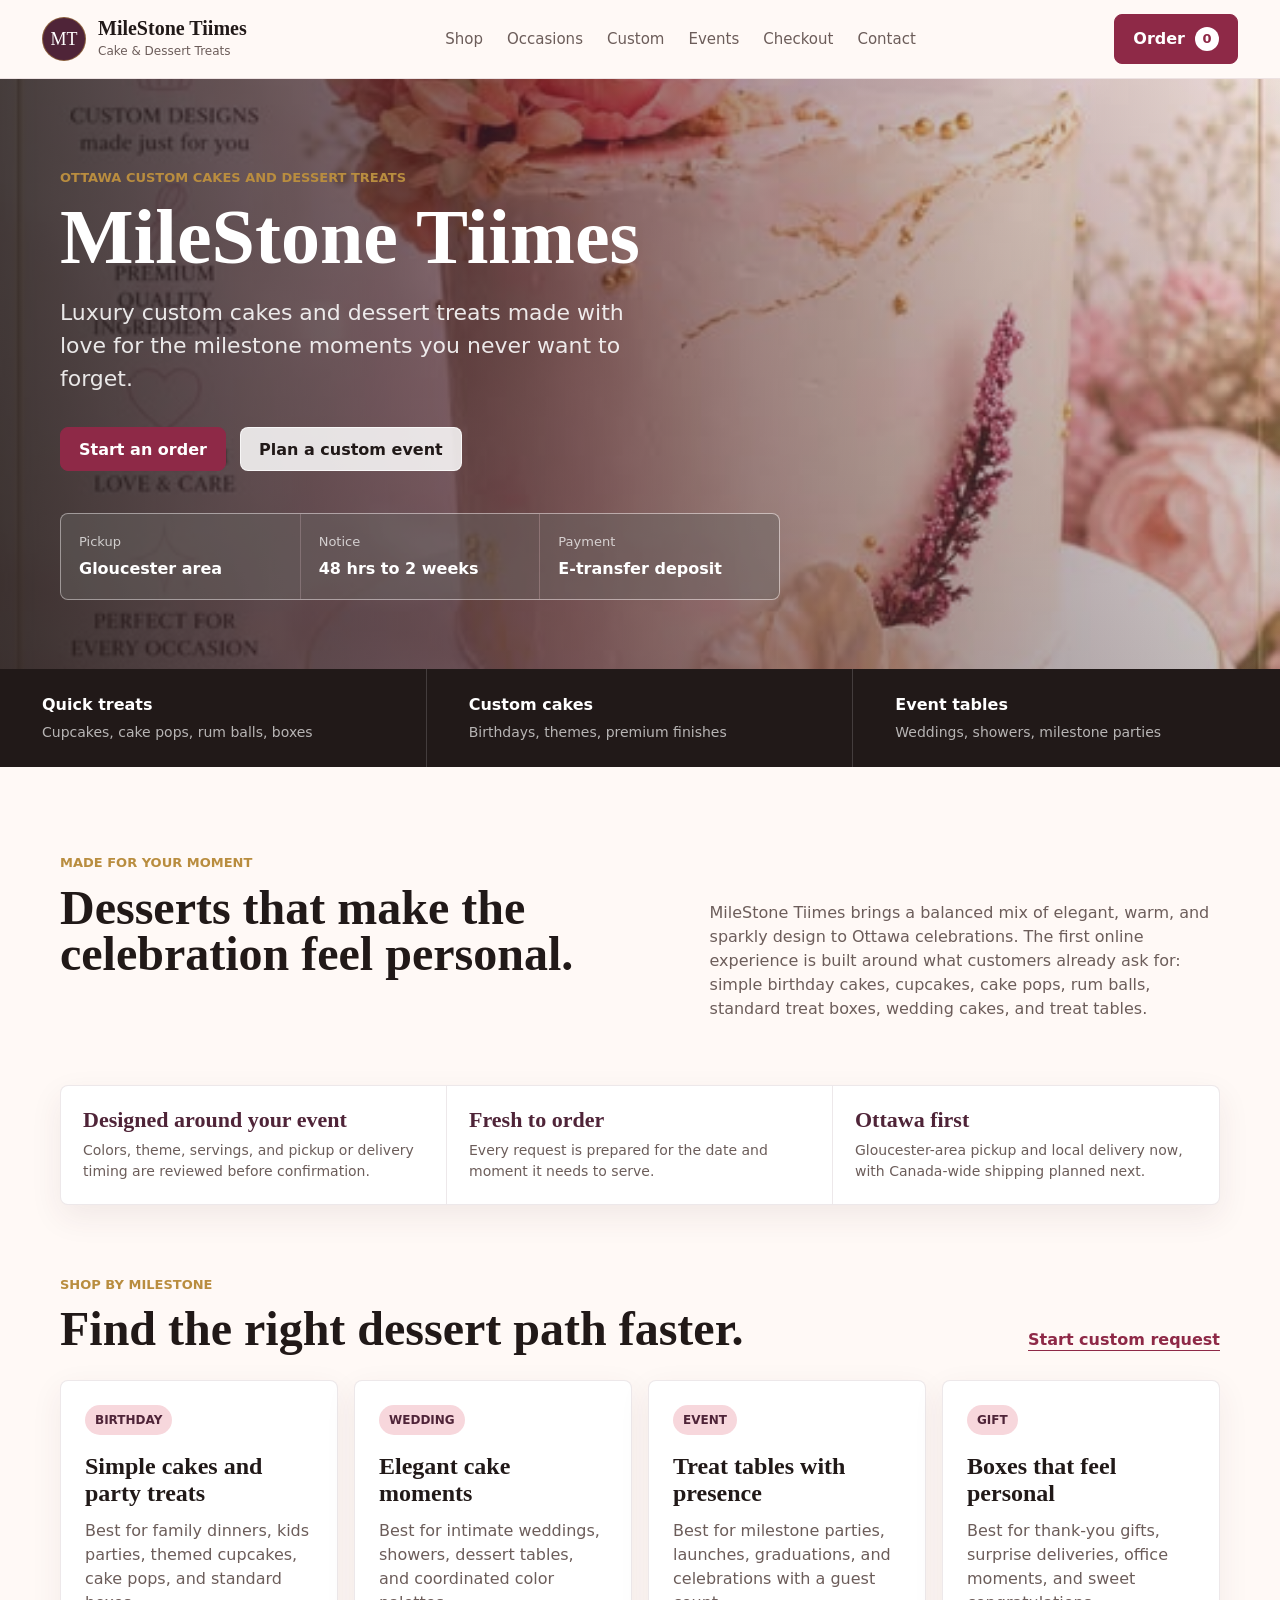
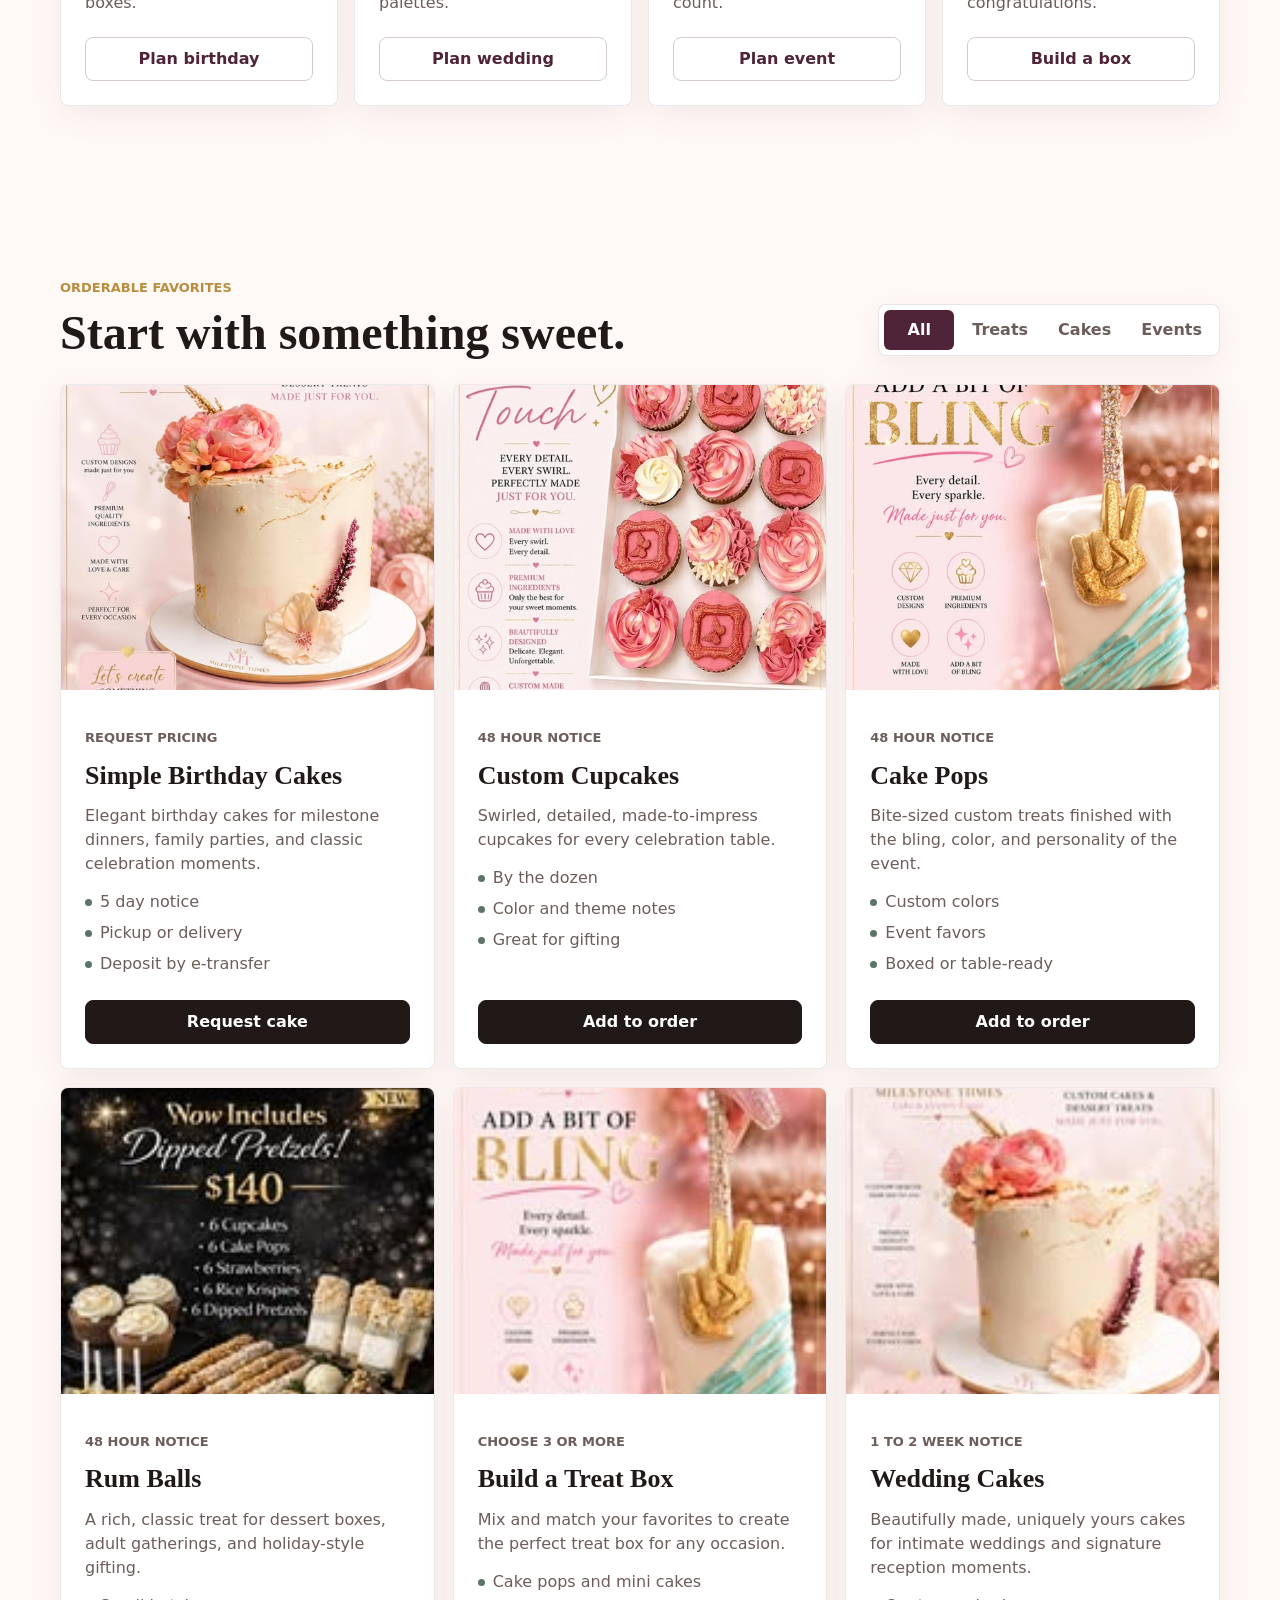
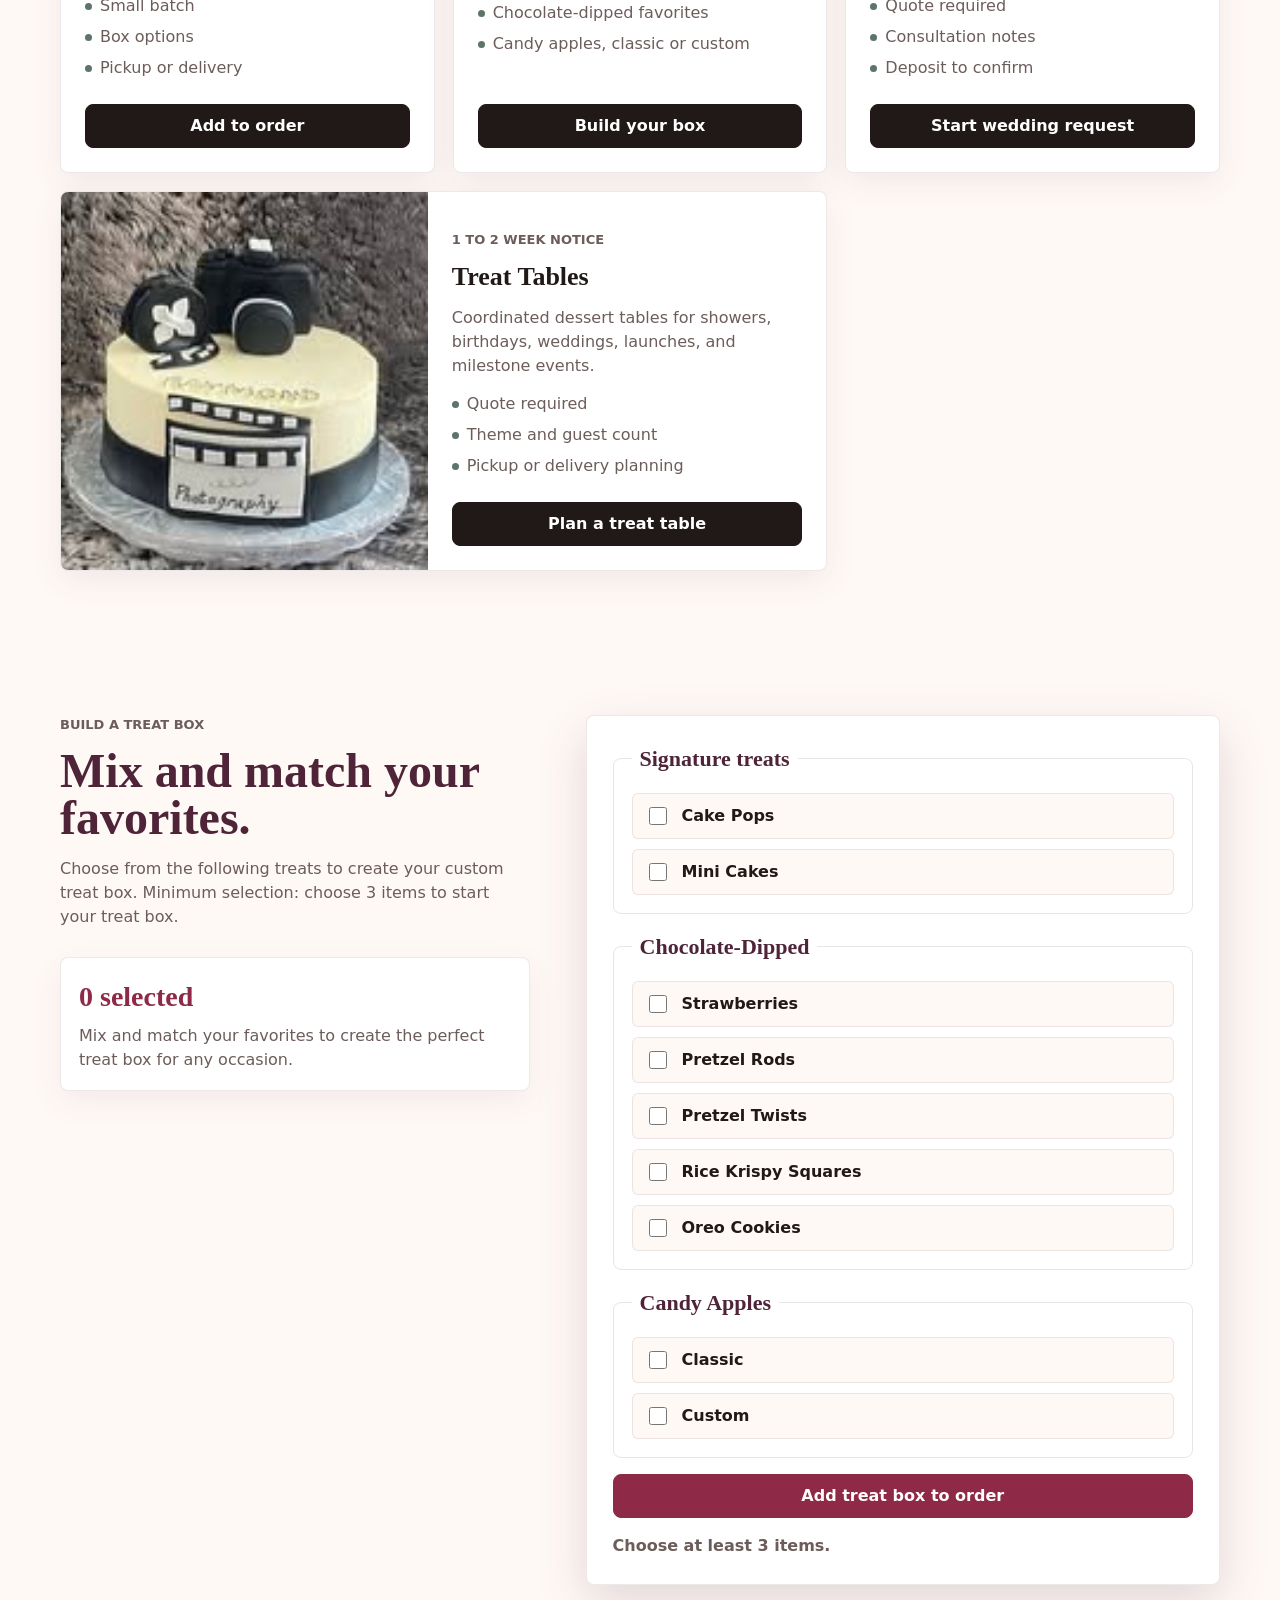
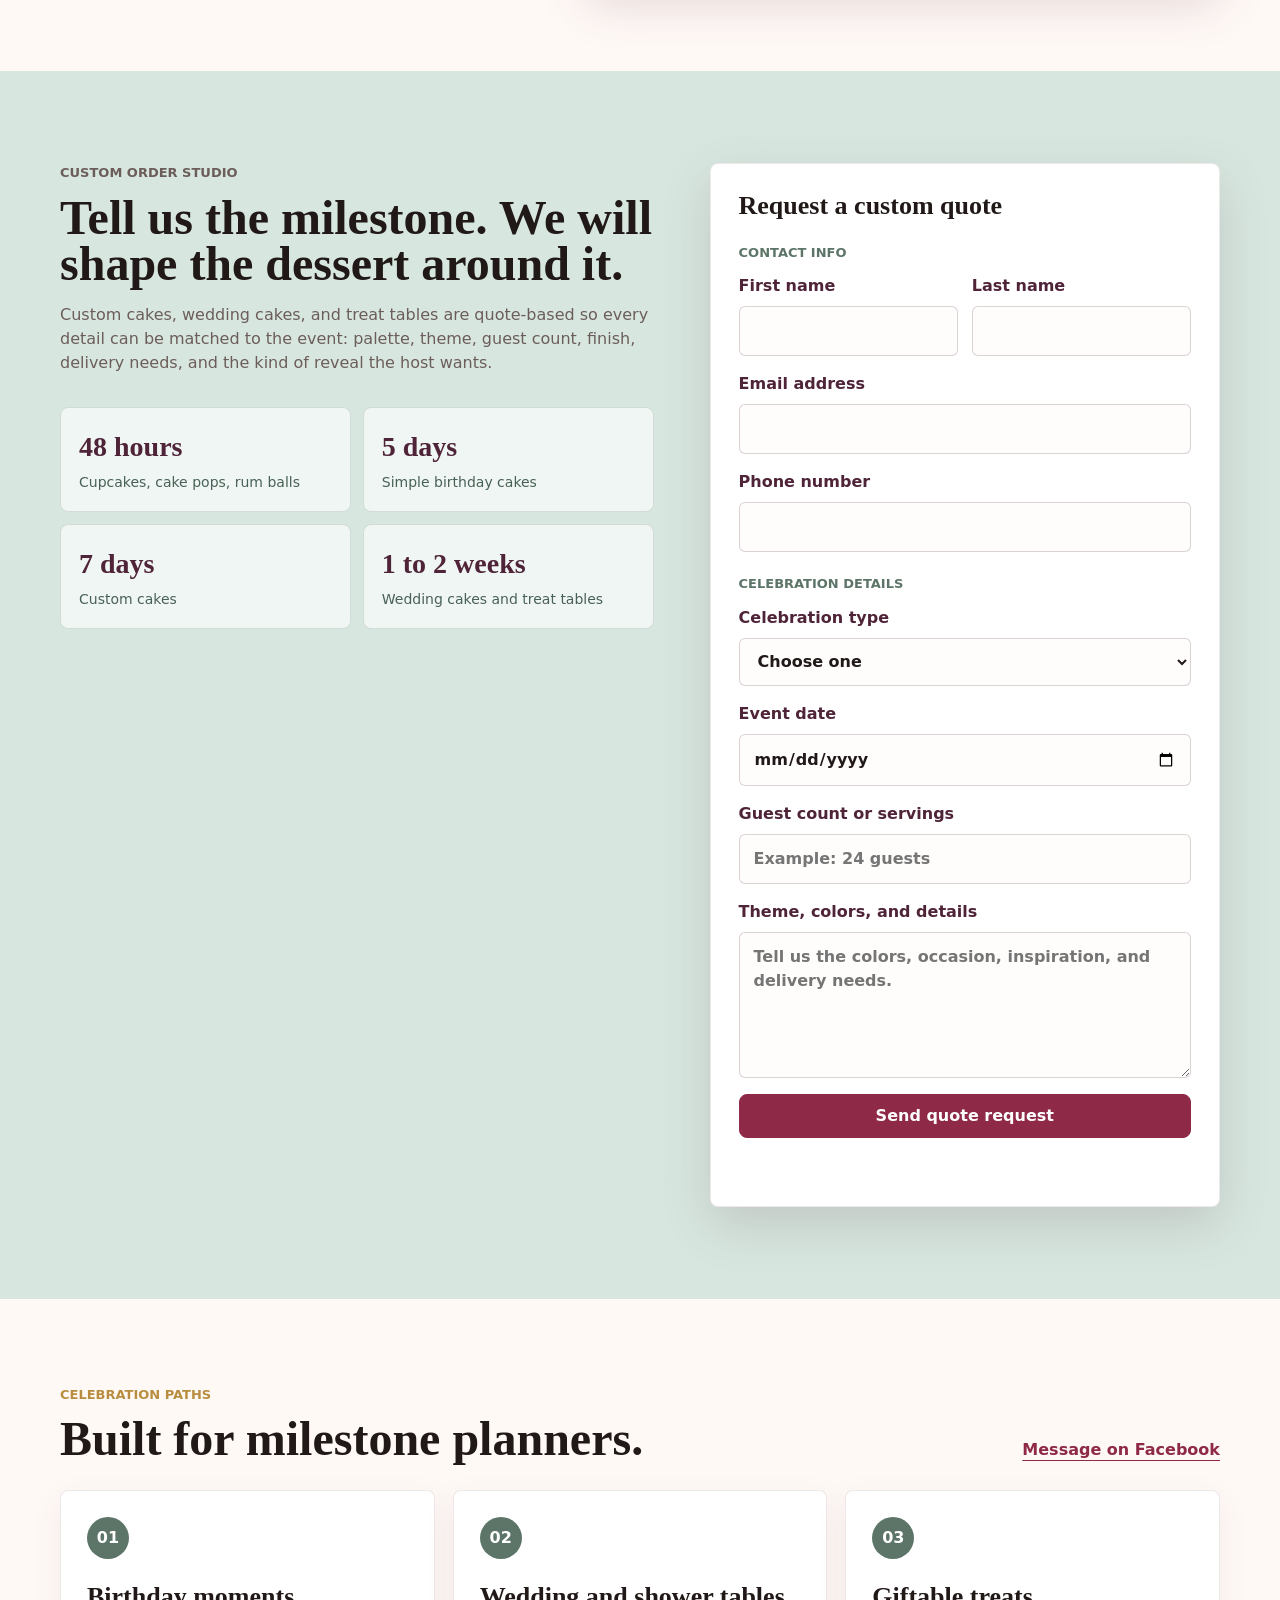
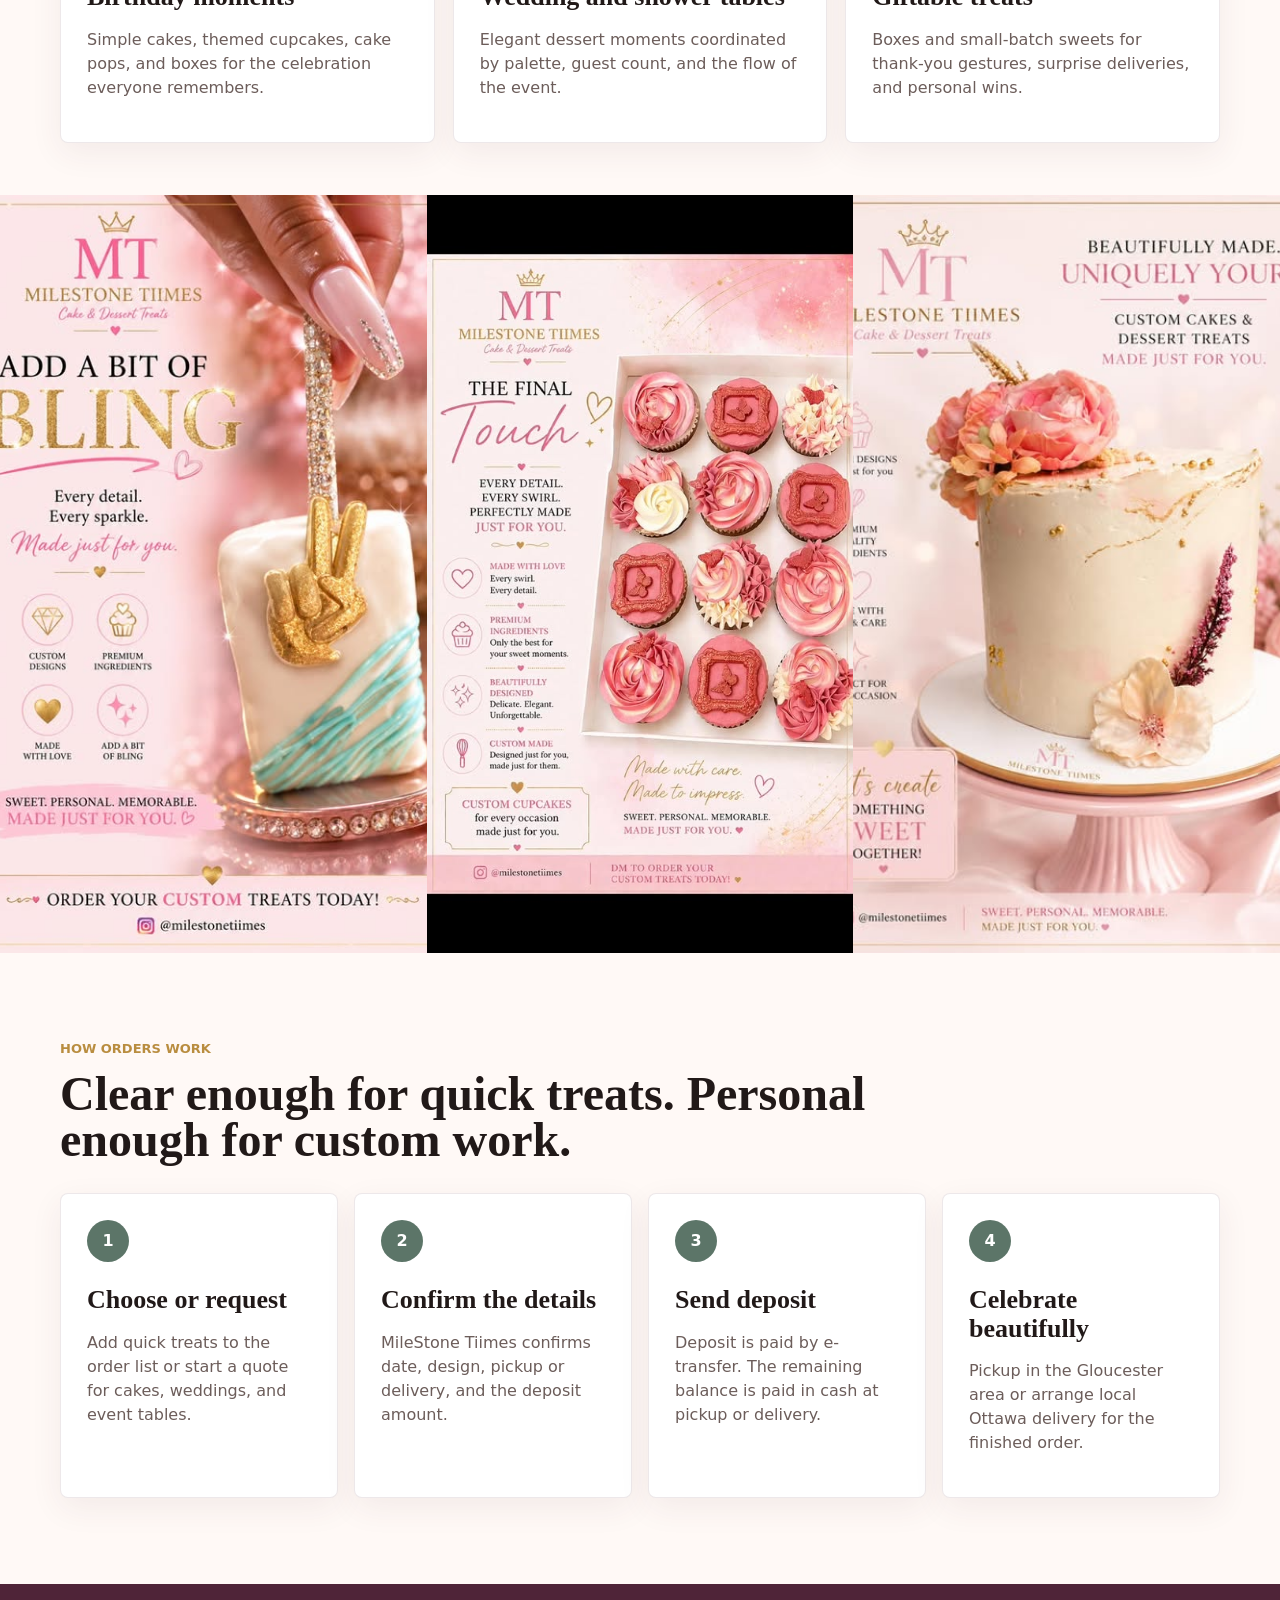
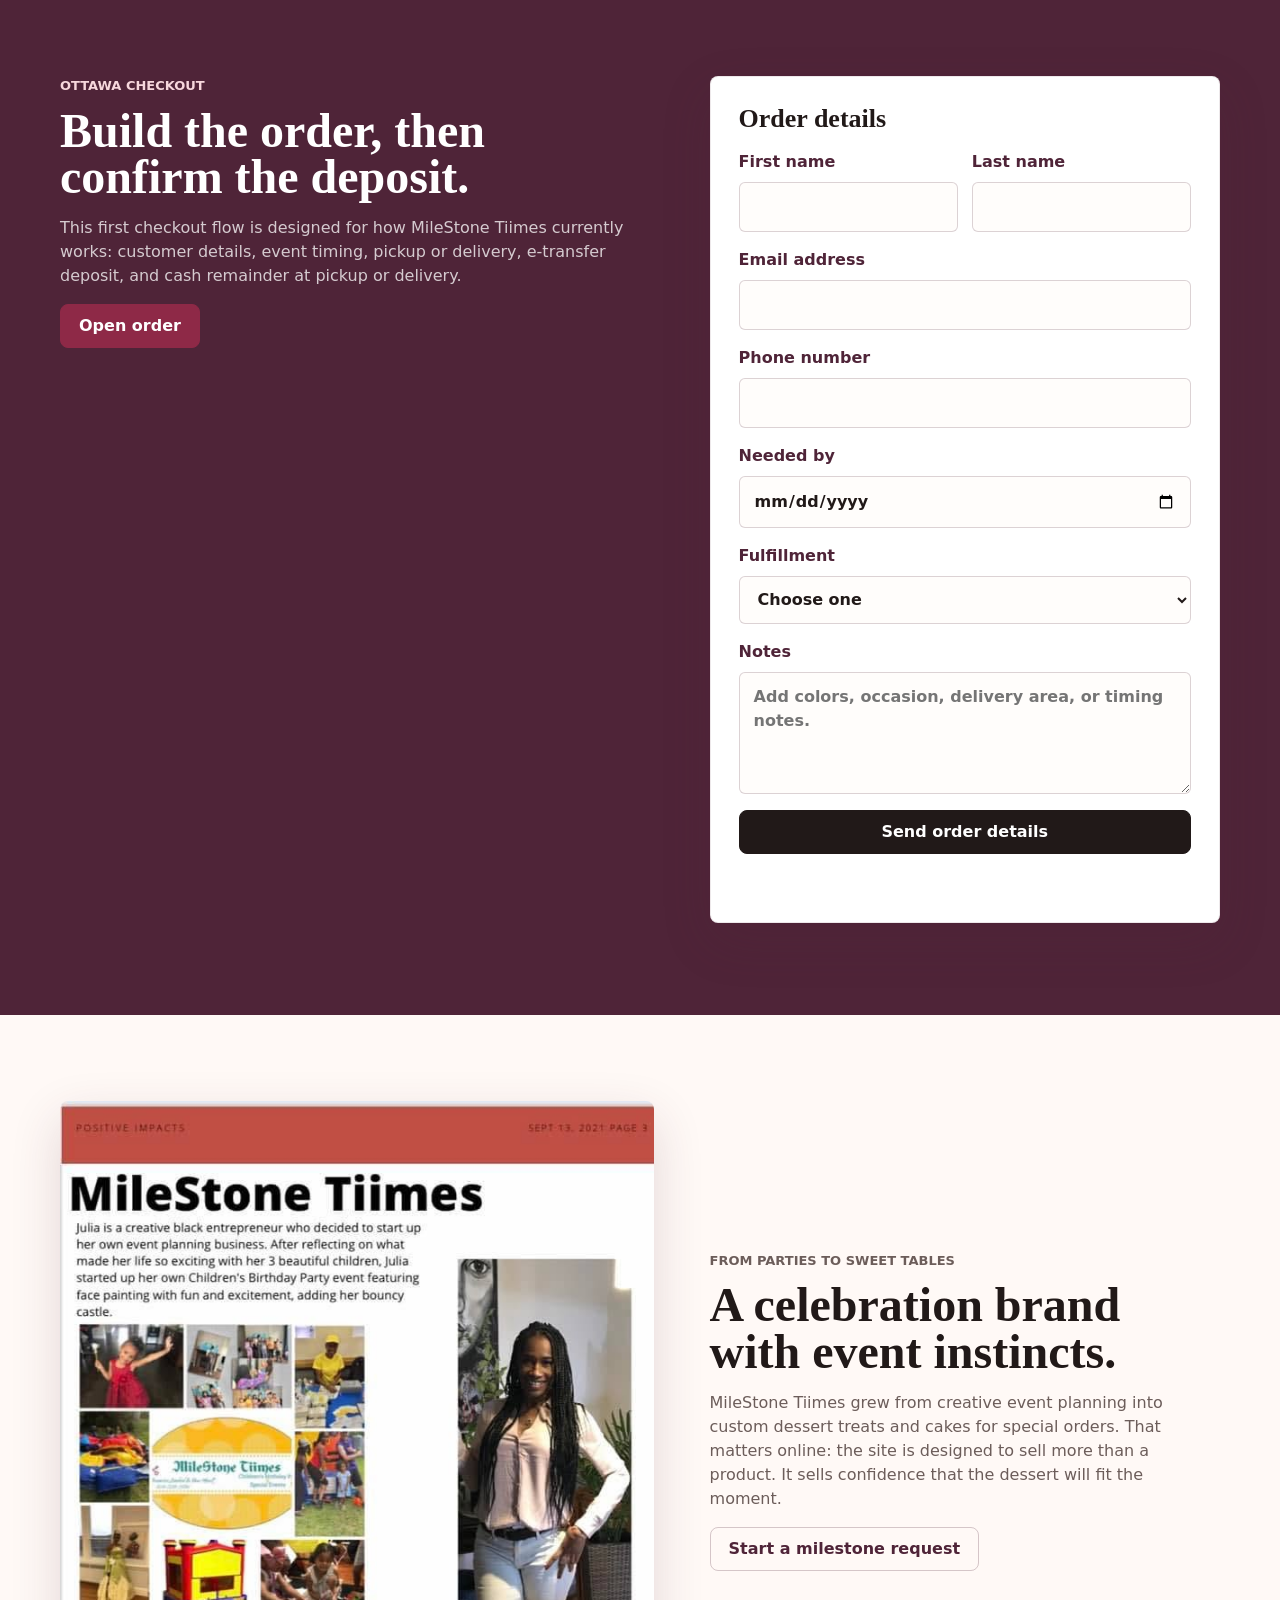
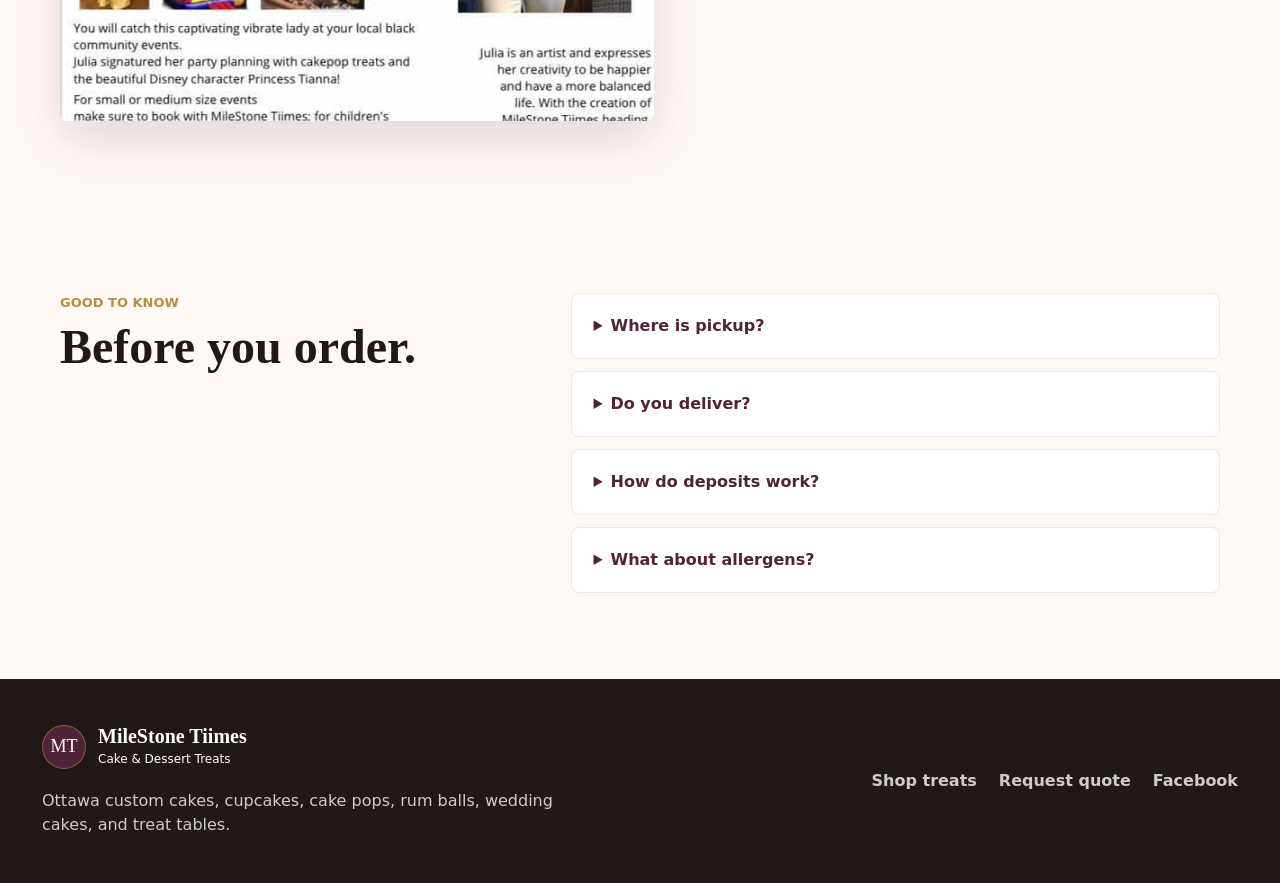
==== commit ae6068f5: "Add treat box builder" ====
--- a/index.html
+++ b/index.html
@@ -160,7 +160,7 @@
             <span>Gift</span>
             <h3>Boxes that feel personal</h3>
             <p>Best for thank-you gifts, surprise deliveries, office moments, and sweet congratulations.</p>
-            <button class="button button-soft-outline" type="button" data-add-product="Standard Treat Box">Add gift box</button>
+            <button class="button button-soft-outline" type="button" data-scroll-target="#treat-box">Build a box</button>
           </article>
         </div>
       </section>
@@ -243,15 +243,15 @@
           <article class="product-card" data-category="treats">
             <img src="assets/images/bling-square.jpg" alt="Sparkly MileStone Tiimes custom dessert box graphic">
             <div class="product-body">
-              <p class="product-type">Request pricing</p>
-              <h3>Standard Treat Boxes</h3>
-              <p>Curated dessert boxes for birthdays, thank-you gifts, office moments, and surprise deliveries.</p>
+              <p class="product-type">Choose 3 or more</p>
+              <h3>Build a Treat Box</h3>
+              <p>Mix and match your favorites to create the perfect treat box for any occasion.</p>
               <ul>
-                <li>Mixed treats</li>
-                <li>Gift-ready finish</li>
-                <li>Theme notes welcome</li>
+                <li>Cake pops and mini cakes</li>
+                <li>Chocolate-dipped favorites</li>
+                <li>Candy apples, classic or custom</li>
               </ul>
-              <button class="button button-dark" type="button" data-add-product="Standard Treat Box">Add to order</button>
+              <button class="button button-dark" type="button" data-scroll-target="#treat-box">Build your box</button>
             </div>
           </article>
 
@@ -284,6 +284,76 @@
               <button class="button button-dark" type="button" data-quote="Treat Table">Plan a treat table</button>
             </div>
           </article>
+        </div>
+      </section>
+
+      <section class="section treat-box-section" id="treat-box" aria-labelledby="treat-box-title">
+        <div class="treat-box-layout">
+          <div>
+            <p class="section-kicker">Build a Treat Box</p>
+            <h2 id="treat-box-title">Mix and match your favorites.</h2>
+            <p>
+              Choose from the following treats to create your custom treat box.
+              Minimum selection: choose 3 items to start your treat box.
+            </p>
+            <div class="treat-box-note">
+              <strong data-treat-box-count>0 selected</strong>
+              <span>Mix and match your favorites to create the perfect treat box for any occasion.</span>
+            </div>
+          </div>
+
+          <form class="treat-box-builder" id="treat-box-builder">
+            <fieldset>
+              <legend>Signature treats</legend>
+              <label class="treat-option">
+                <input type="checkbox" name="treats" value="Cake Pops">
+                <span>Cake Pops</span>
+              </label>
+              <label class="treat-option">
+                <input type="checkbox" name="treats" value="Mini Cakes">
+                <span>Mini Cakes</span>
+              </label>
+            </fieldset>
+
+            <fieldset>
+              <legend>Chocolate-Dipped</legend>
+              <label class="treat-option">
+                <input type="checkbox" name="treats" value="Chocolate-Dipped Strawberries">
+                <span>Strawberries</span>
+              </label>
+              <label class="treat-option">
+                <input type="checkbox" name="treats" value="Chocolate-Dipped Pretzel Rods">
+                <span>Pretzel Rods</span>
+              </label>
+              <label class="treat-option">
+                <input type="checkbox" name="treats" value="Chocolate-Dipped Pretzel Twists">
+                <span>Pretzel Twists</span>
+              </label>
+              <label class="treat-option">
+                <input type="checkbox" name="treats" value="Chocolate-Dipped Rice Krispy Squares">
+                <span>Rice Krispy Squares</span>
+              </label>
+              <label class="treat-option">
+                <input type="checkbox" name="treats" value="Chocolate-Dipped Oreo Cookies">
+                <span>Oreo Cookies</span>
+              </label>
+            </fieldset>
+
+            <fieldset>
+              <legend>Candy Apples</legend>
+              <label class="treat-option">
+                <input type="checkbox" name="treats" value="Candy Apples - Classic">
+                <span>Classic</span>
+              </label>
+              <label class="treat-option">
+                <input type="checkbox" name="treats" value="Candy Apples - Custom">
+                <span>Custom</span>
+              </label>
+            </fieldset>
+
+            <button class="button button-primary" type="submit">Add treat box to order</button>
+            <p class="form-note" data-treat-box-status aria-live="polite">Choose at least 3 items.</p>
+          </form>
         </div>
       </section>
 
@@ -347,7 +417,7 @@
                 <option>Custom Cake</option>
                 <option>Wedding Cake</option>
                 <option>Treat Table</option>
-                <option>Standard Treat Box</option>
+                <option>Build a Treat Box</option>
               </select>
             </label>
             <label>
@@ -566,6 +636,39 @@
       </div>
     </aside>
 
+    <section class="confirmation-screen is-hidden" aria-hidden="true" role="dialog" aria-modal="true" aria-labelledby="confirmation-title" data-confirmation>
+      <div class="confirmation-panel">
+        <button class="close-button" type="button" data-confirmation-close aria-label="Close confirmation">x</button>
+        <p class="section-kicker" data-confirmation-kicker>Request prepared</p>
+        <h2 id="confirmation-title" data-confirmation-title>Thank you.</h2>
+        <p data-confirmation-message>
+          Your details are ready to send to MileStone Tiimes.
+        </p>
+        <div class="confirmation-steps" aria-label="Next steps">
+          <div>
+            <strong>1</strong>
+            <span>Your email client should open with the full message prepared.</span>
+          </div>
+          <div>
+            <strong>2</strong>
+            <span>Press send in your email app, or copy the details and send them through Facebook DM.</span>
+          </div>
+          <div>
+            <strong>3</strong>
+            <span>Julia will review timing, details, deposit amount, and pickup or delivery.</span>
+          </div>
+        </div>
+        <div class="handoff-actions confirmation-actions">
+          <a class="button button-primary" href="#" data-confirmation-email>Open email again</a>
+          <a class="button button-soft-outline" href="#" data-confirmation-dm target="_blank" rel="noreferrer">Open Facebook DM</a>
+          <button class="button button-dark" type="button" data-confirmation-copy>Copy details</button>
+        </div>
+        <p class="form-note" data-confirmation-status aria-live="polite"></p>
+        <textarea data-confirmation-summary rows="8" readonly aria-label="Prepared message summary"></textarea>
+        <button class="button button-soft-outline" type="button" data-confirmation-close>Return to site</button>
+      </div>
+    </section>
+
     <footer class="site-footer" id="contact">
       <div>
         <a class="brand footer-brand" href="#top" aria-label="MileStone Tiimes home">
--- a/styles.css
+++ b/styles.css
@@ -32,6 +32,10 @@
   line-height: 1.5;
 }
 
+body.has-confirmation {
+  overflow: hidden;
+}
+
 img {
   display: block;
   max-width: 100%;
@@ -603,6 +607,96 @@
   margin-top: auto;
 }
 
+.treat-box-section {
+  padding-top: 58px;
+}
+
+.treat-box-layout {
+  display: grid;
+  grid-template-columns: minmax(0, 0.74fr) minmax(320px, 1fr);
+  gap: 56px;
+  align-items: start;
+}
+
+.treat-box-layout h2 {
+  margin: 0;
+  color: var(--plum);
+  font-family: Georgia, "Times New Roman", serif;
+  font-size: 48px;
+  line-height: 0.98;
+}
+
+.treat-box-layout p {
+  color: var(--muted);
+}
+
+.treat-box-note {
+  display: grid;
+  gap: 6px;
+  margin-top: 28px;
+  padding: 18px;
+  background: var(--white);
+  border: 1px solid rgba(79, 36, 56, 0.1);
+  border-radius: var(--radius);
+  box-shadow: 0 10px 32px rgba(79, 36, 56, 0.07);
+}
+
+.treat-box-note strong {
+  color: var(--berry);
+  font-family: Georgia, "Times New Roman", serif;
+  font-size: 28px;
+}
+
+.treat-box-note span {
+  color: var(--muted);
+}
+
+.treat-box-builder {
+  display: grid;
+  gap: 16px;
+  padding: 26px;
+  background: var(--white);
+  border: 1px solid rgba(79, 36, 56, 0.1);
+  border-radius: var(--radius);
+  box-shadow: var(--shadow);
+}
+
+.treat-box-builder fieldset {
+  display: grid;
+  gap: 10px;
+  margin: 0;
+  padding: 18px;
+  border: 1px solid rgba(79, 36, 56, 0.12);
+  border-radius: var(--radius);
+}
+
+.treat-box-builder legend {
+  padding: 0 8px;
+  color: var(--plum);
+  font-family: Georgia, "Times New Roman", serif;
+  font-size: 22px;
+  font-weight: 700;
+}
+
+.treat-option {
+  display: flex;
+  align-items: center;
+  gap: 12px;
+  min-height: 42px;
+  padding: 10px 12px;
+  color: var(--ink);
+  background: var(--paper);
+  border: 1px solid rgba(79, 36, 56, 0.1);
+  border-radius: 6px;
+  font-weight: 800;
+}
+
+.treat-option input {
+  width: 18px;
+  min-height: 18px;
+  accent-color: var(--berry);
+}
+
 .custom-section {
   width: auto;
   margin: 0;
@@ -979,6 +1073,14 @@
   font-size: 14px;
 }
 
+.cart-line small {
+  display: block;
+  margin-top: 6px;
+  color: var(--muted);
+  font-size: 12px;
+  line-height: 1.35;
+}
+
 .quantity-controls {
   display: inline-flex;
   align-items: center;
@@ -1013,6 +1115,99 @@
 .cart-summary p {
   margin: 0;
   color: var(--muted);
+}
+
+.confirmation-screen {
+  position: fixed;
+  inset: 0;
+  z-index: 70;
+  display: grid;
+  padding: 24px;
+  place-items: center;
+  background: rgba(33, 25, 24, 0.58);
+  opacity: 0;
+  visibility: hidden;
+  transition: opacity 180ms ease, visibility 180ms ease;
+}
+
+.confirmation-screen:not(.is-hidden) {
+  opacity: 1;
+  visibility: visible;
+}
+
+.confirmation-panel {
+  position: relative;
+  display: grid;
+  width: min(720px, 100%);
+  max-height: min(860px, calc(100vh - 48px));
+  gap: 18px;
+  padding: 34px;
+  overflow: auto;
+  background: var(--paper);
+  border: 1px solid rgba(185, 141, 63, 0.34);
+  border-radius: var(--radius);
+  box-shadow: 0 28px 90px rgba(33, 25, 24, 0.34);
+}
+
+.confirmation-panel .close-button {
+  position: absolute;
+  top: 18px;
+  right: 18px;
+}
+
+.confirmation-panel h2 {
+  max-width: 560px;
+  margin: 0;
+  color: var(--plum);
+  font-family: Georgia, "Times New Roman", serif;
+  font-size: 44px;
+  line-height: 1;
+}
+
+.confirmation-panel p {
+  margin: 0;
+  color: var(--muted);
+}
+
+.confirmation-steps {
+  display: grid;
+  grid-template-columns: repeat(3, minmax(0, 1fr));
+  gap: 12px;
+}
+
+.confirmation-steps div {
+  padding: 16px;
+  background: var(--white);
+  border: 1px solid rgba(79, 36, 56, 0.1);
+  border-radius: var(--radius);
+}
+
+.confirmation-steps strong {
+  display: grid;
+  width: 34px;
+  height: 34px;
+  margin-bottom: 12px;
+  place-items: center;
+  color: var(--white);
+  background: var(--sage);
+  border-radius: 50%;
+}
+
+.confirmation-steps span {
+  display: block;
+  color: var(--muted);
+  font-size: 14px;
+}
+
+.confirmation-actions {
+  padding-top: 4px;
+}
+
+.confirmation-panel textarea {
+  min-height: 180px;
+  color: var(--muted);
+  font-family: ui-monospace, SFMono-Regular, Consolas, "Liberation Mono", monospace;
+  font-size: 13px;
 }
 
 .mobile-action-bar {
@@ -1068,6 +1263,7 @@
   .order-strip,
   .trust-strip,
   .intro-grid,
+  .treat-box-layout,
   .split-layout,
   .checkout-grid,
   .founder-section,
@@ -1171,11 +1367,16 @@
   .occasion-grid,
   .process-grid,
   .milestone-grid,
+  .treat-box-layout,
   .notice-grid,
   .visual-band {
     grid-template-columns: 1fr;
   }
 
+  .treat-box-layout h2 {
+    font-size: 34px;
+  }
+
   .product-card-wide {
     grid-column: auto;
     display: flex;
@@ -1196,6 +1397,24 @@
   }
 
   .field-row {
+    grid-template-columns: 1fr;
+  }
+
+  .confirmation-screen {
+    padding: 12px;
+  }
+
+  .confirmation-panel {
+    max-height: calc(100vh - 24px);
+    padding: 24px;
+  }
+
+  .confirmation-panel h2 {
+    padding-right: 42px;
+    font-size: 34px;
+  }
+
+  .confirmation-steps {
     grid-template-columns: 1fr;
   }
 
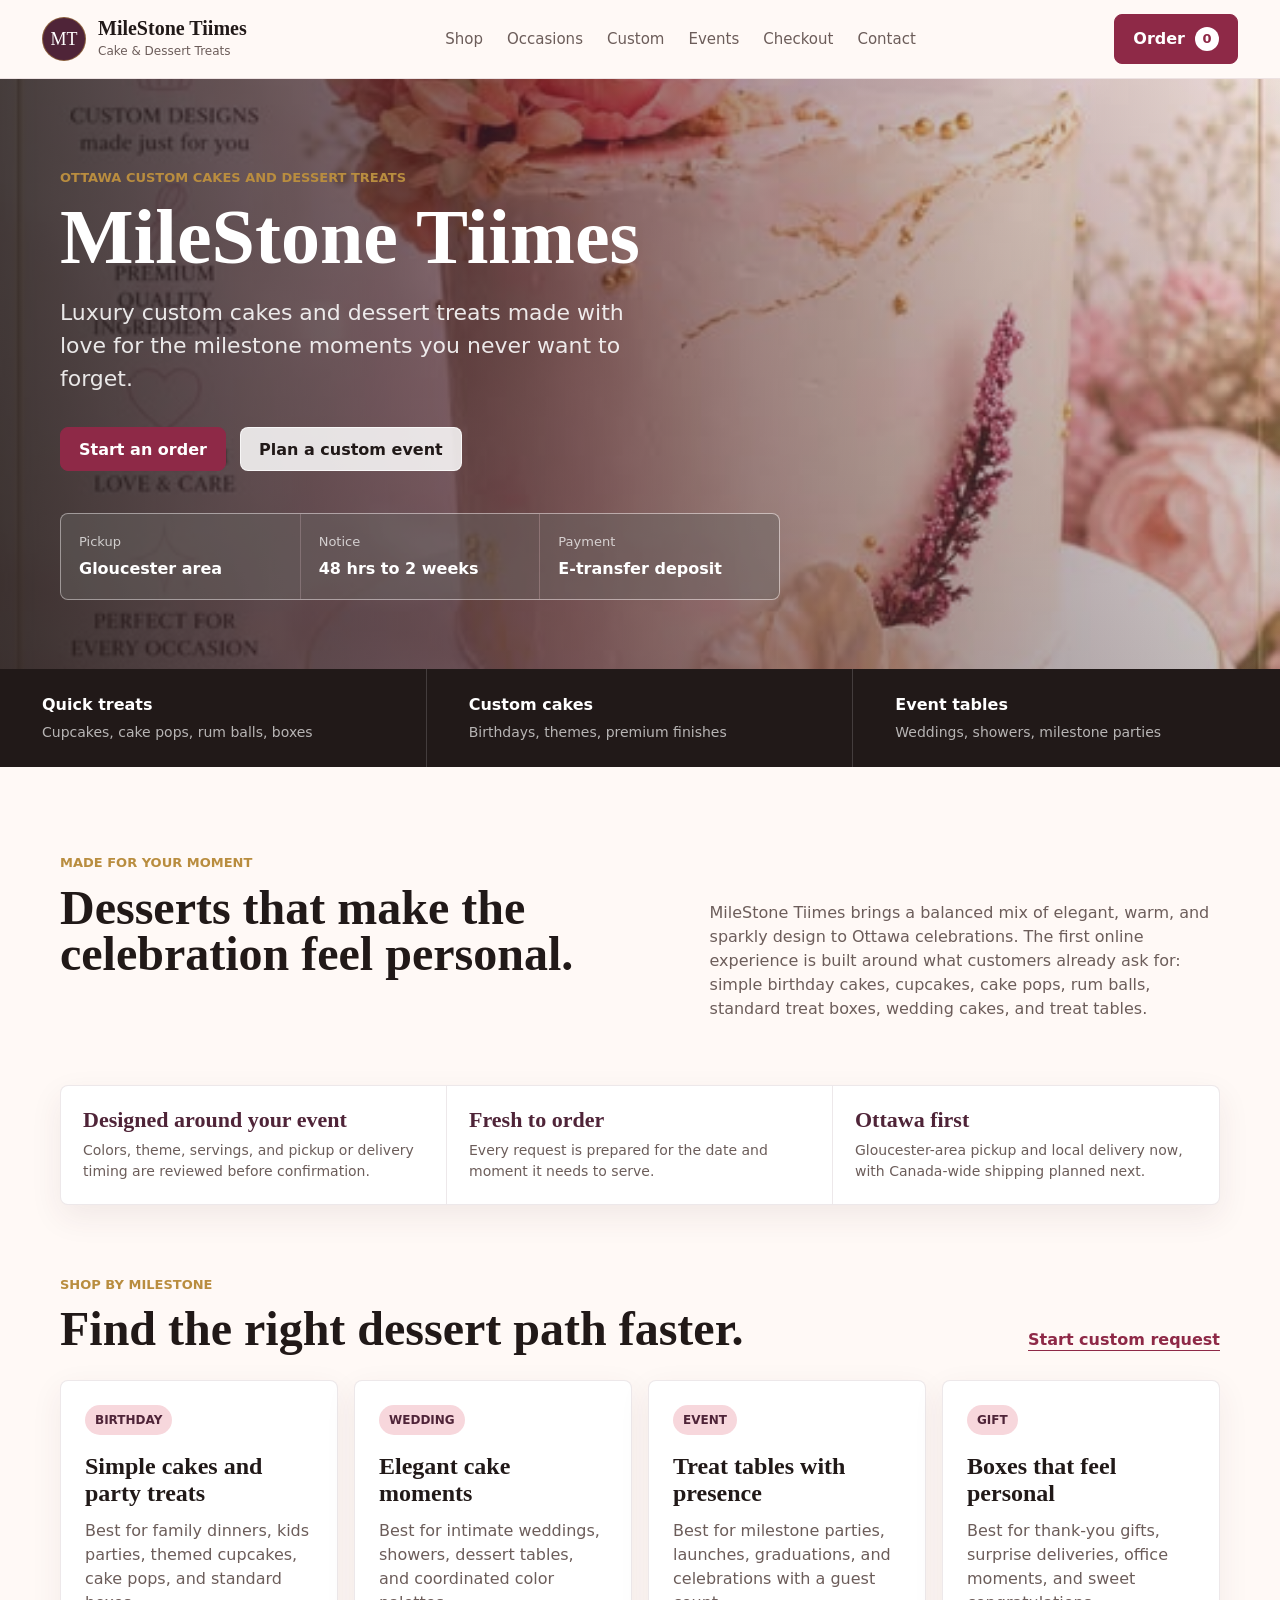
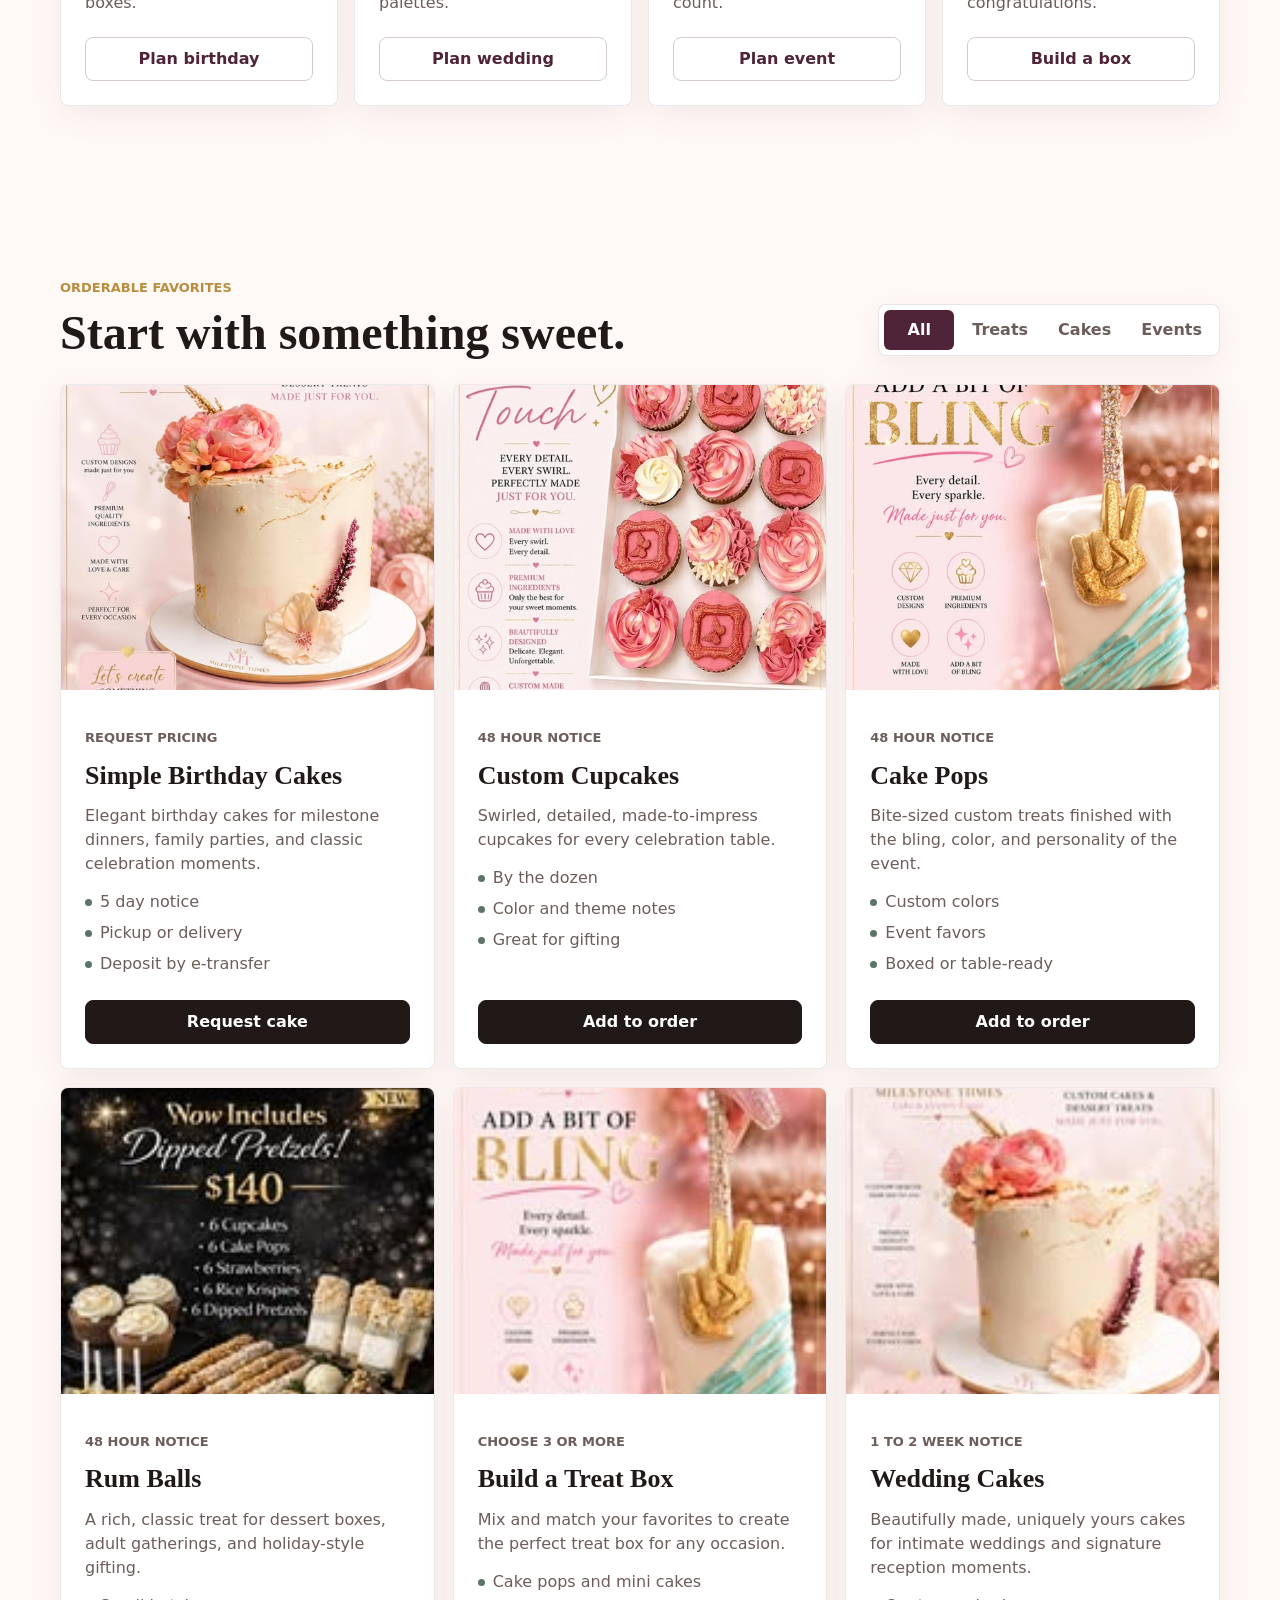
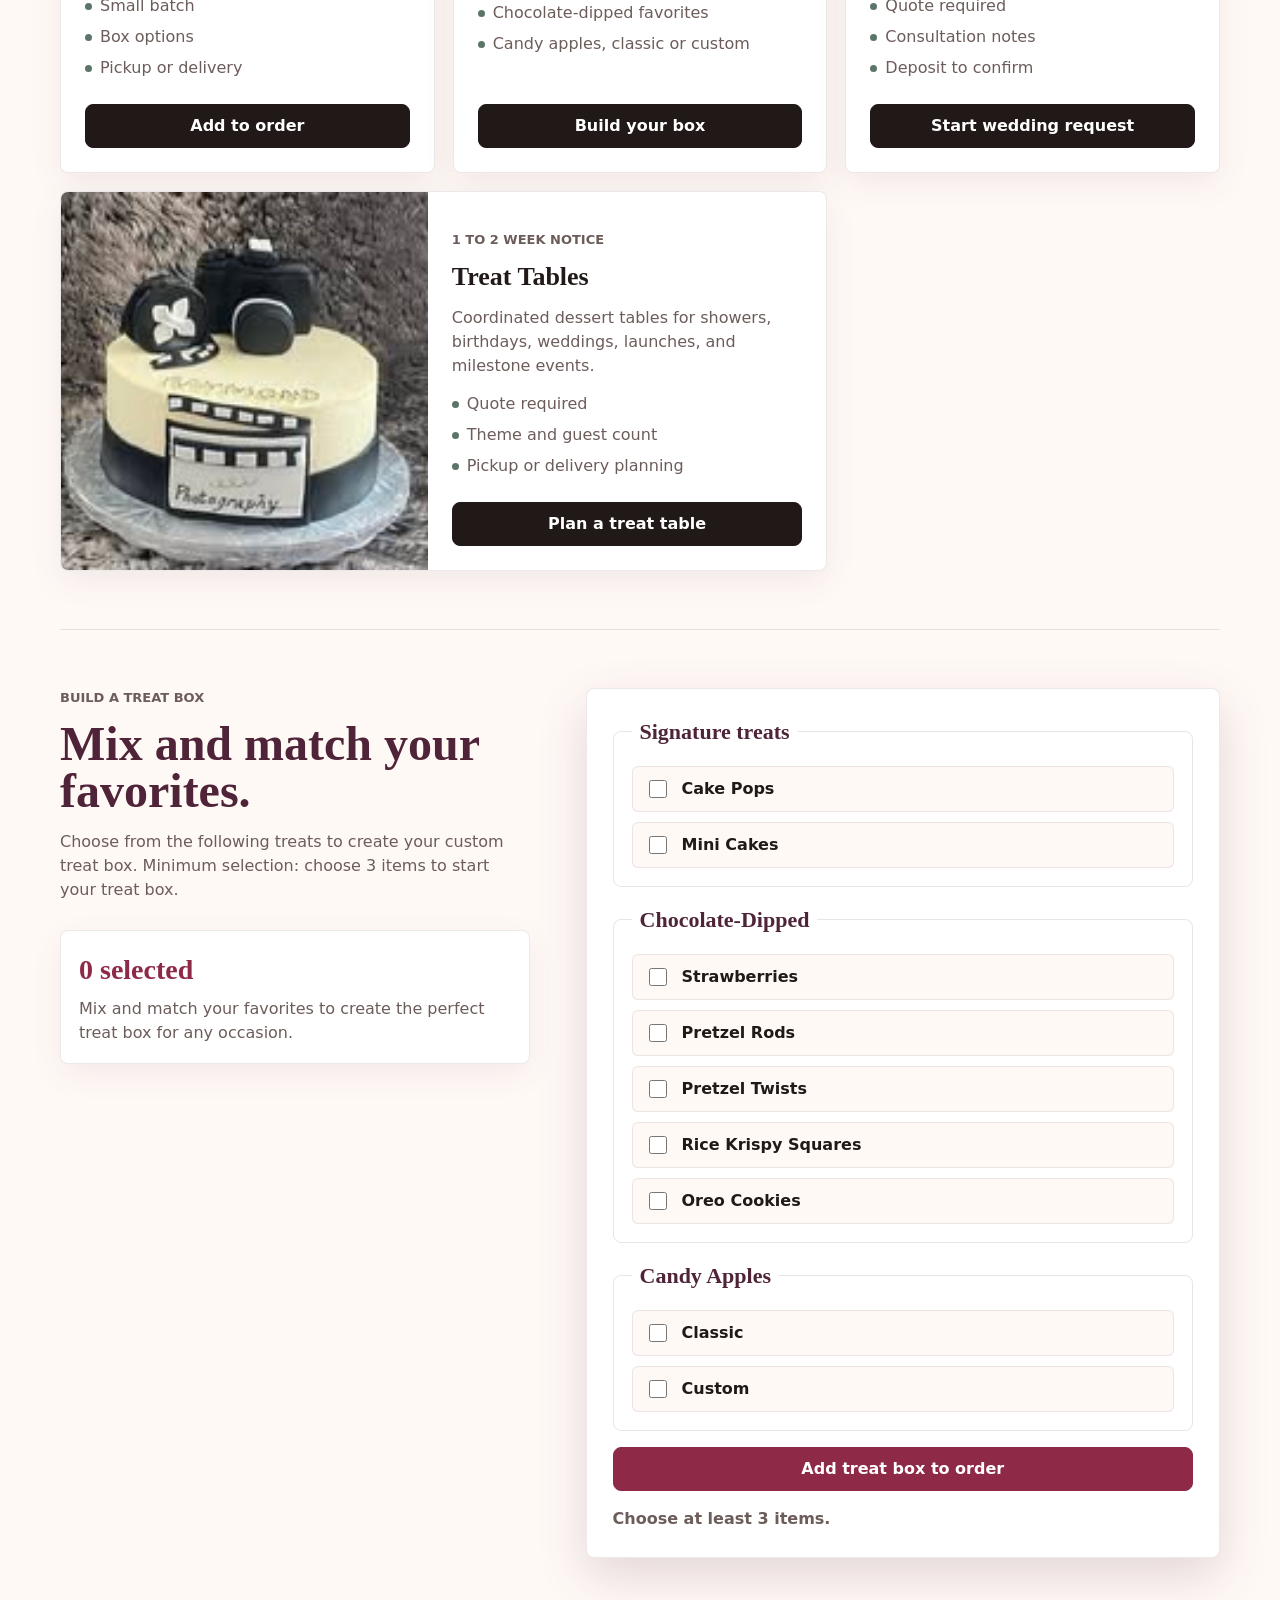
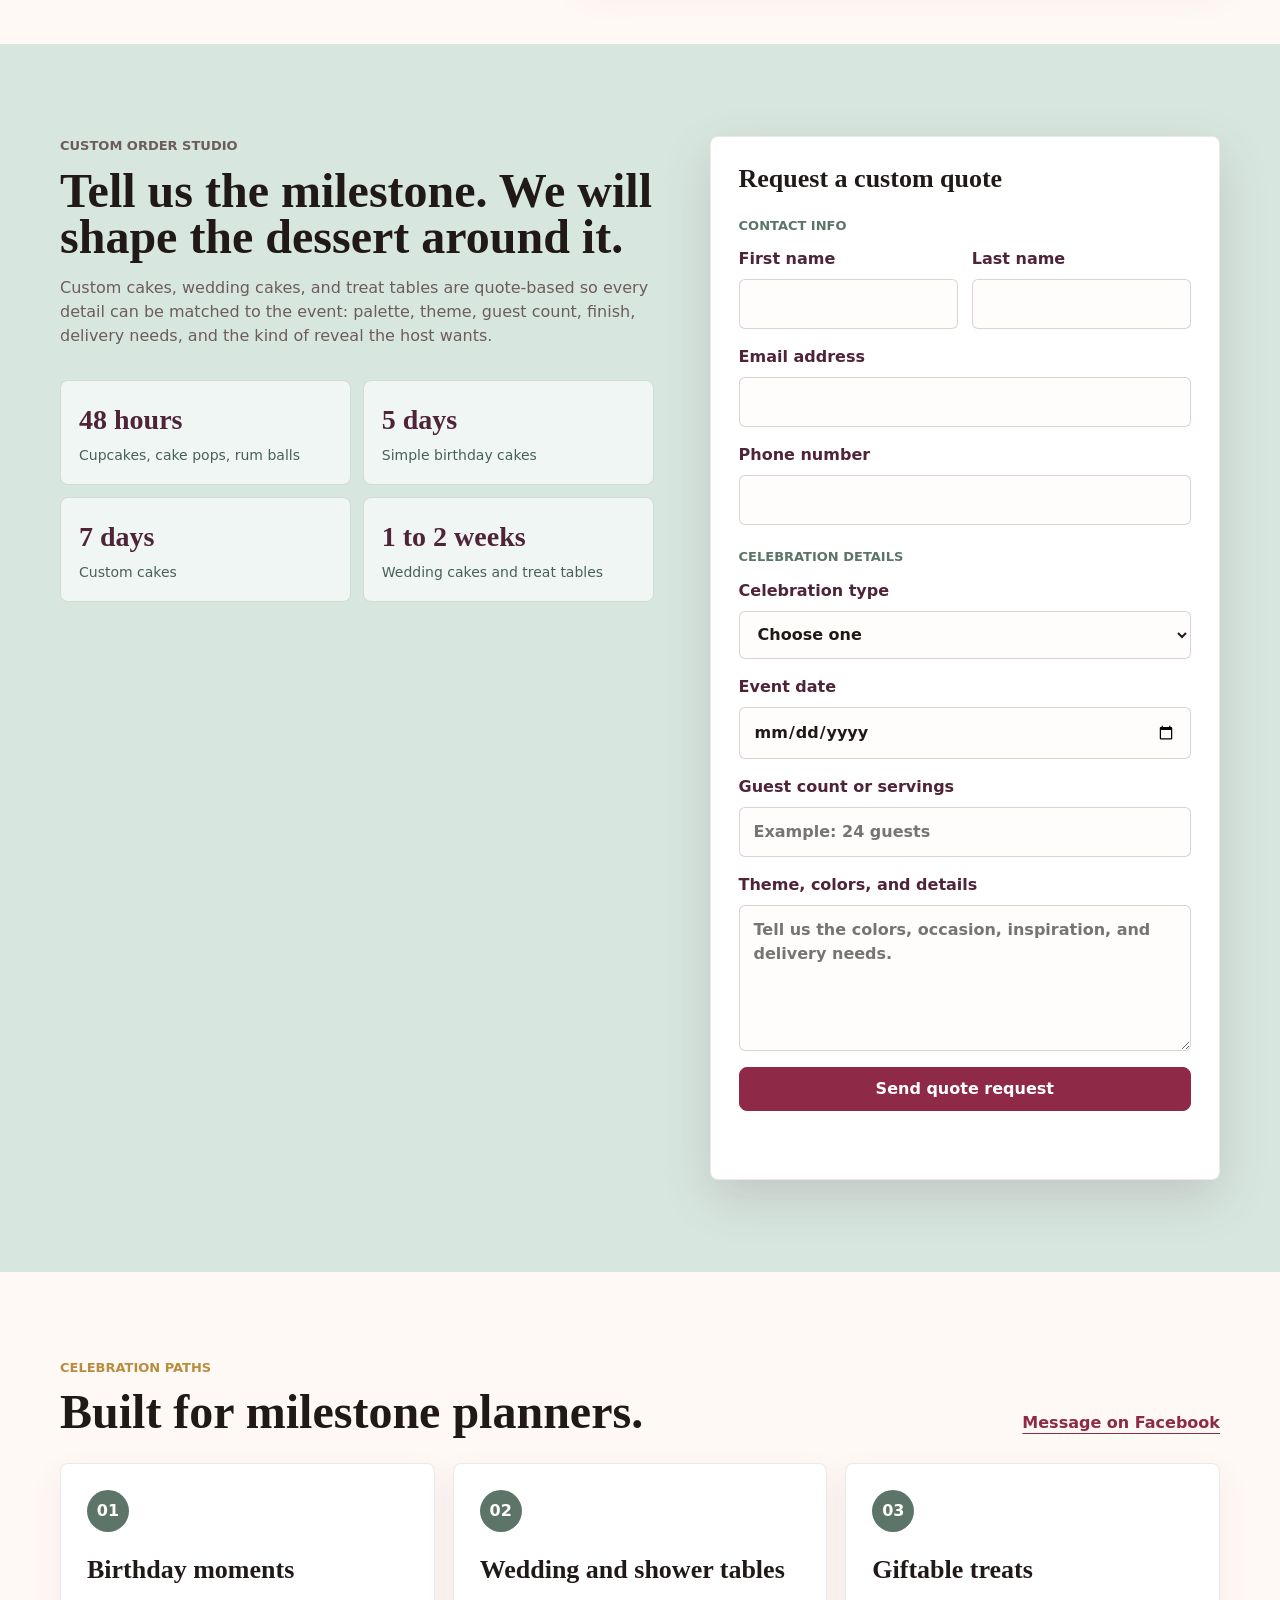
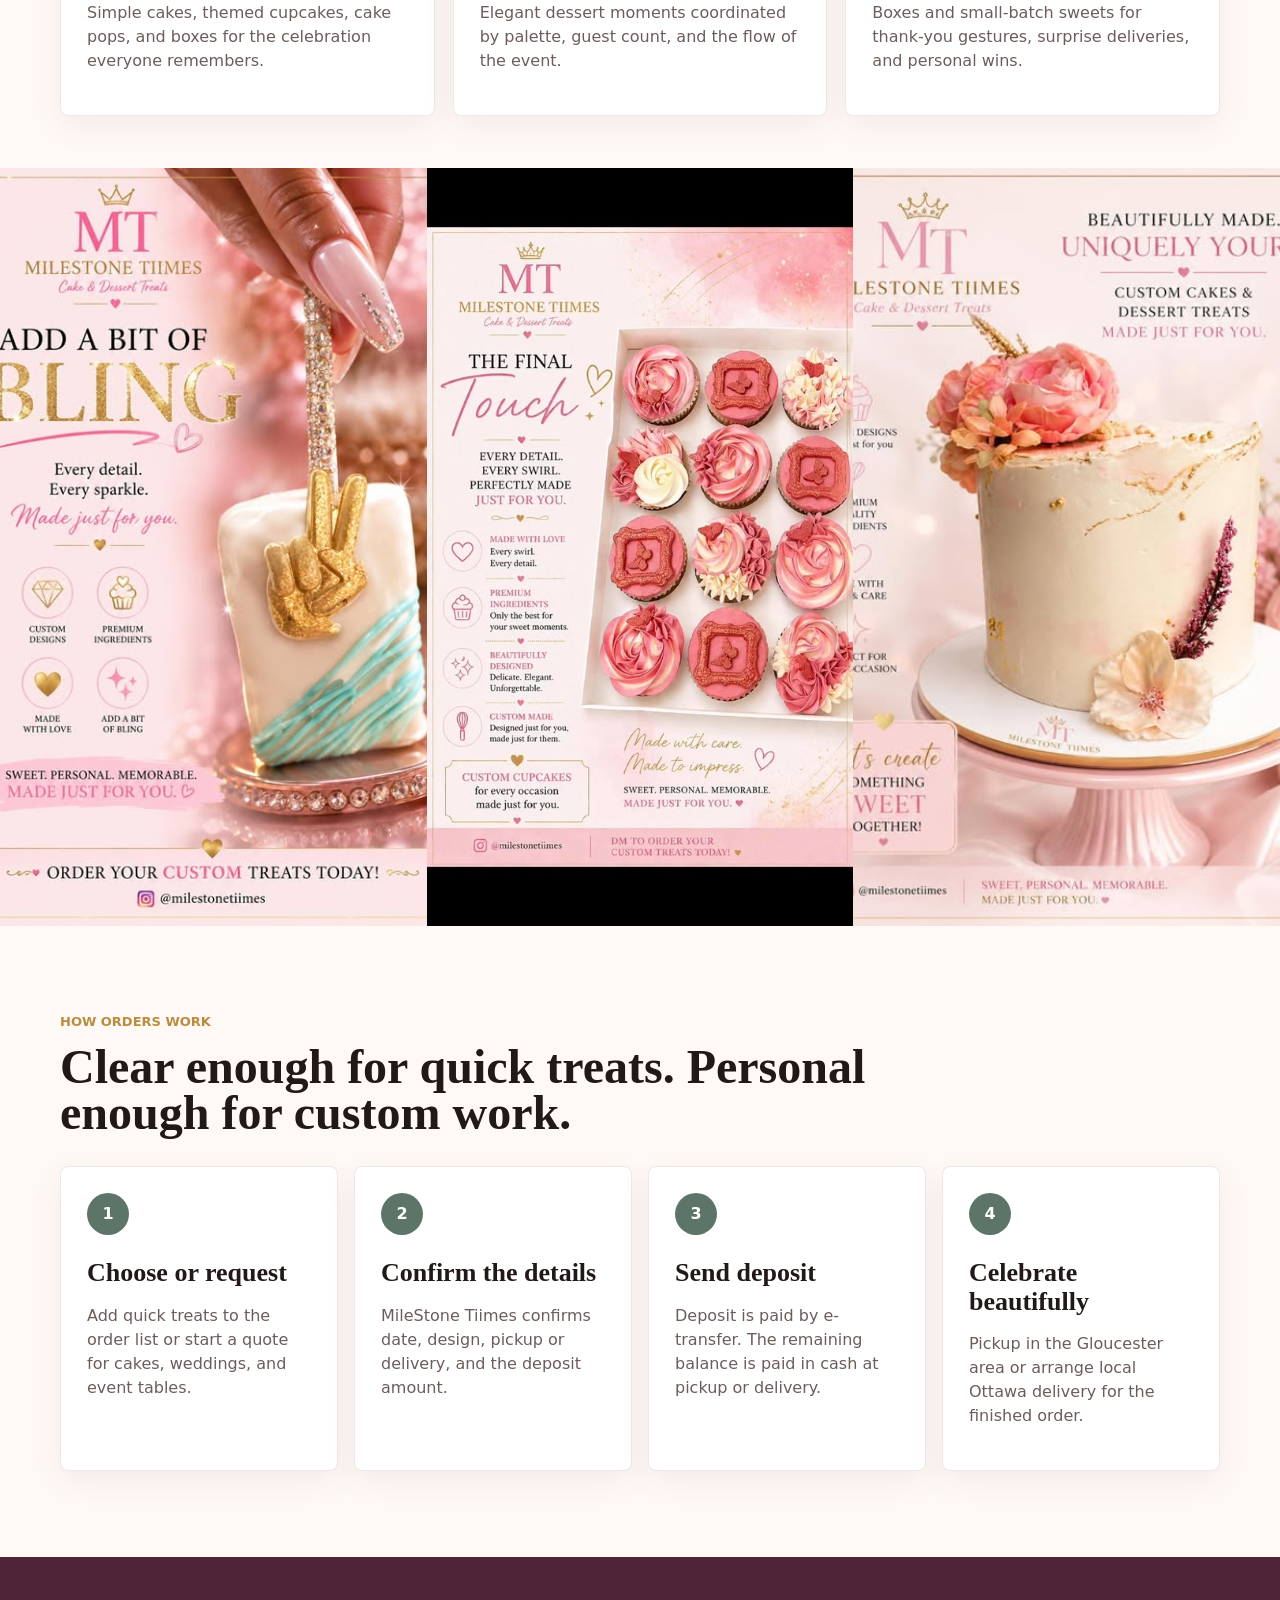
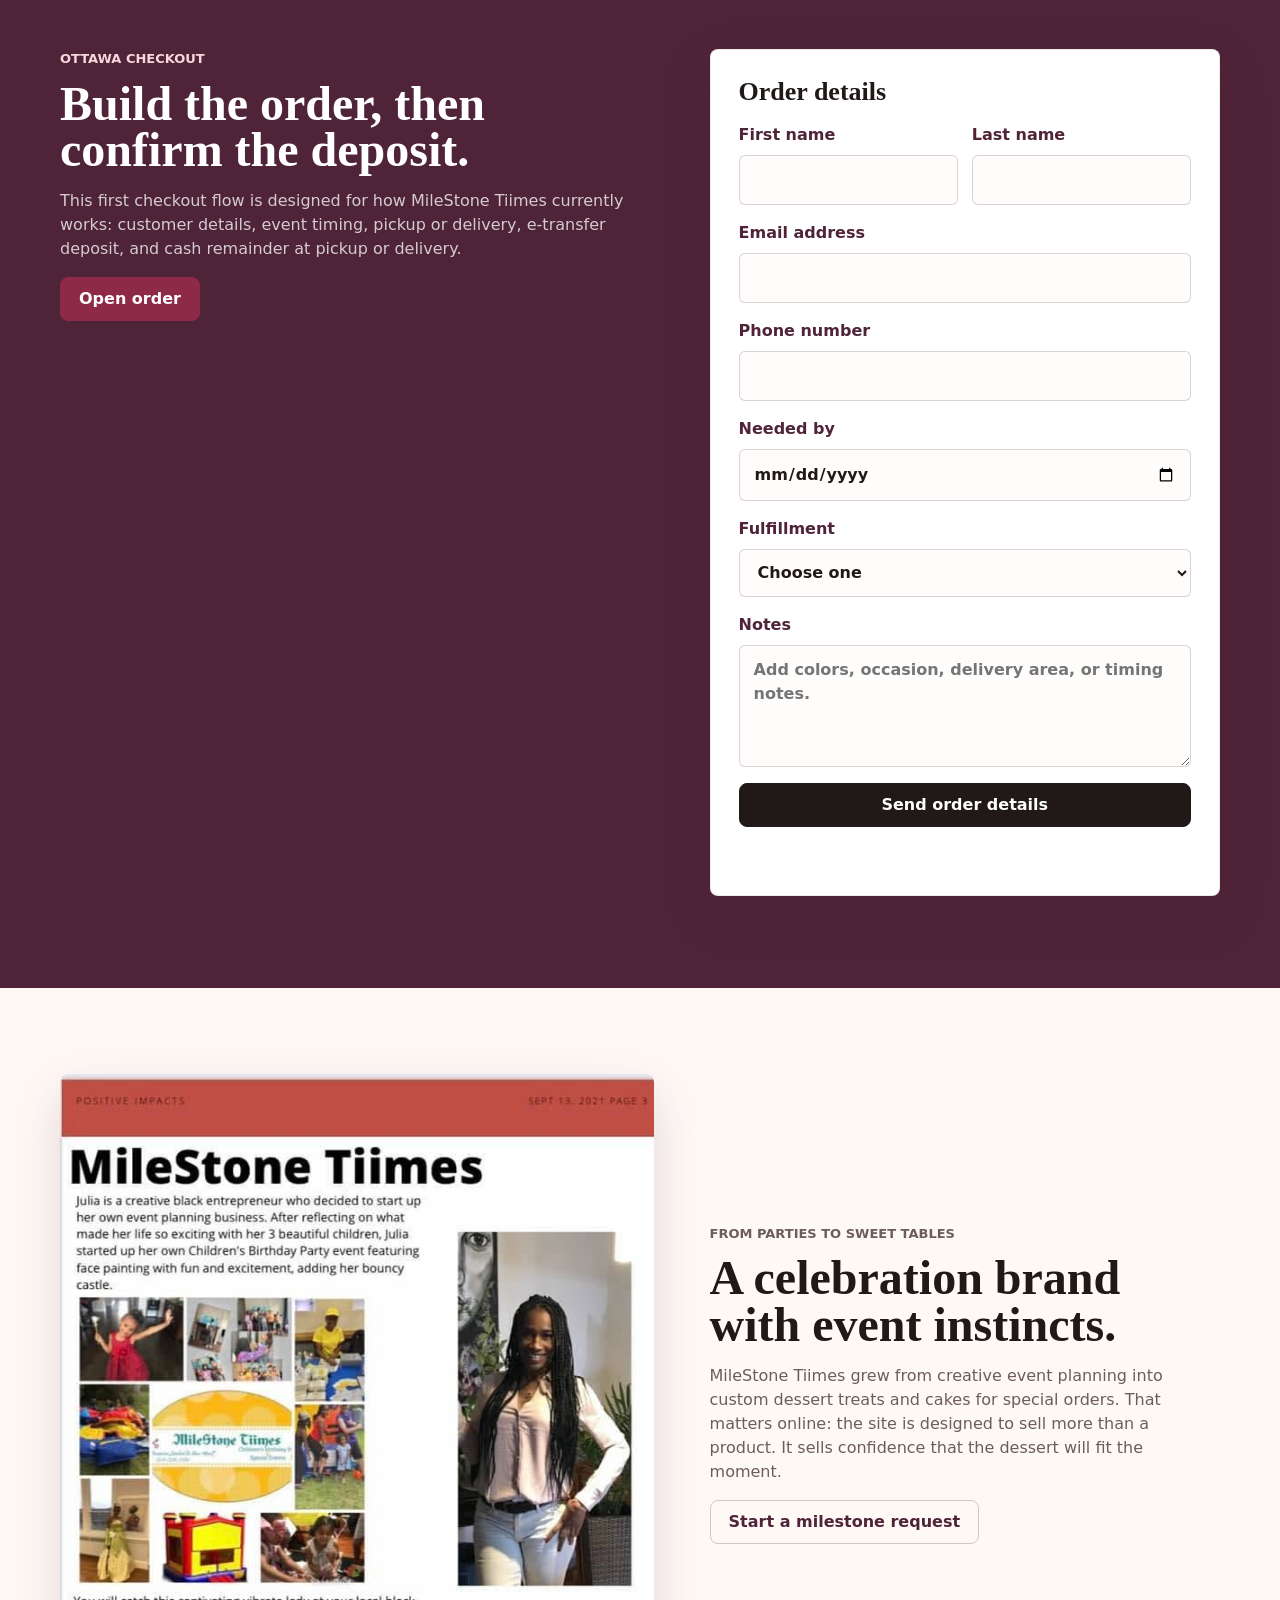
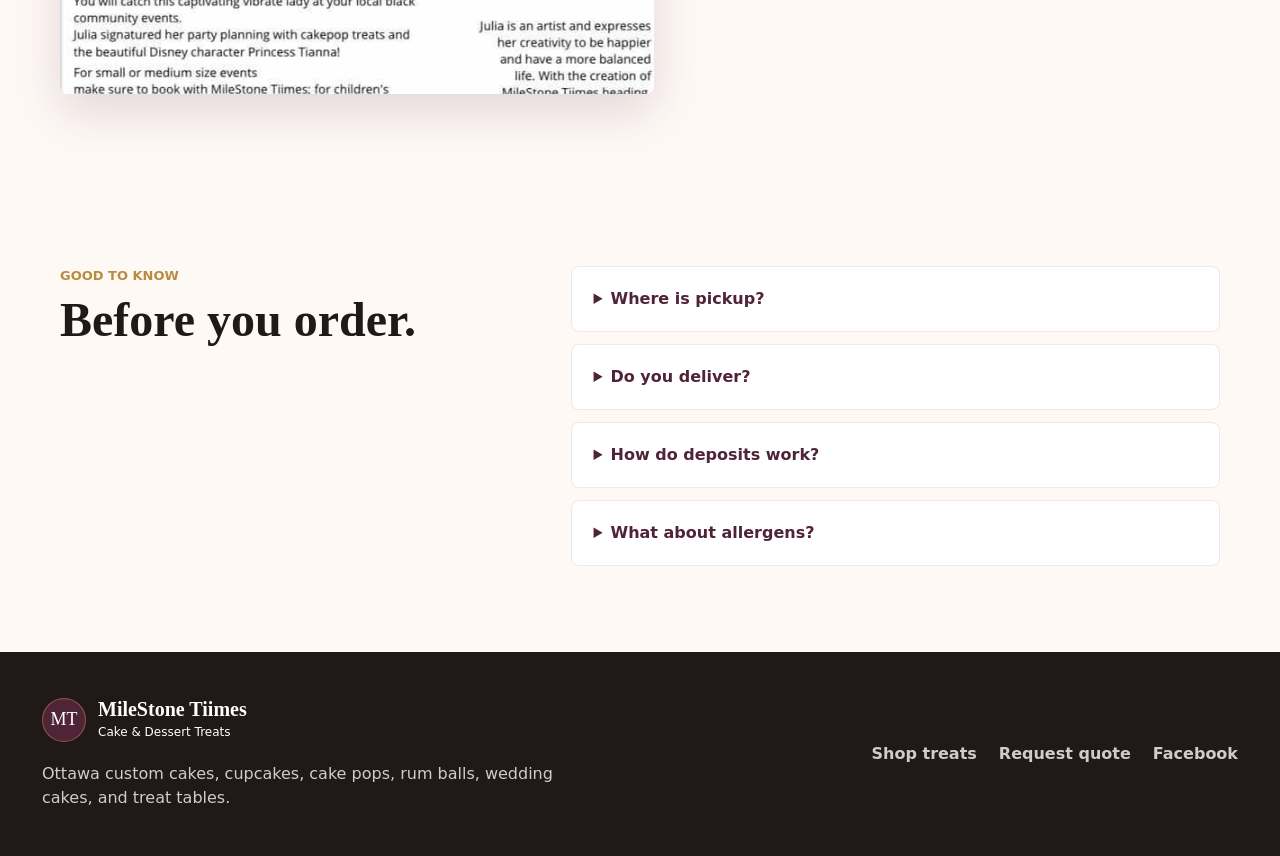
==== commit 5bb19dc2: "Move treat box builder into shop" ====
--- a/index.html
+++ b/index.html
@@ -285,76 +285,76 @@
             </div>
           </article>
         </div>
-      </section>
-
-      <section class="section treat-box-section" id="treat-box" aria-labelledby="treat-box-title">
-        <div class="treat-box-layout">
-          <div>
-            <p class="section-kicker">Build a Treat Box</p>
-            <h2 id="treat-box-title">Mix and match your favorites.</h2>
-            <p>
-              Choose from the following treats to create your custom treat box.
-              Minimum selection: choose 3 items to start your treat box.
-            </p>
-            <div class="treat-box-note">
-              <strong data-treat-box-count>0 selected</strong>
-              <span>Mix and match your favorites to create the perfect treat box for any occasion.</span>
-            </div>
-          </div>
-
-          <form class="treat-box-builder" id="treat-box-builder">
-            <fieldset>
-              <legend>Signature treats</legend>
-              <label class="treat-option">
-                <input type="checkbox" name="treats" value="Cake Pops">
-                <span>Cake Pops</span>
-              </label>
-              <label class="treat-option">
-                <input type="checkbox" name="treats" value="Mini Cakes">
-                <span>Mini Cakes</span>
-              </label>
-            </fieldset>
-
-            <fieldset>
-              <legend>Chocolate-Dipped</legend>
-              <label class="treat-option">
-                <input type="checkbox" name="treats" value="Chocolate-Dipped Strawberries">
-                <span>Strawberries</span>
-              </label>
-              <label class="treat-option">
-                <input type="checkbox" name="treats" value="Chocolate-Dipped Pretzel Rods">
-                <span>Pretzel Rods</span>
-              </label>
-              <label class="treat-option">
-                <input type="checkbox" name="treats" value="Chocolate-Dipped Pretzel Twists">
-                <span>Pretzel Twists</span>
-              </label>
-              <label class="treat-option">
-                <input type="checkbox" name="treats" value="Chocolate-Dipped Rice Krispy Squares">
-                <span>Rice Krispy Squares</span>
-              </label>
-              <label class="treat-option">
-                <input type="checkbox" name="treats" value="Chocolate-Dipped Oreo Cookies">
-                <span>Oreo Cookies</span>
-              </label>
-            </fieldset>
-
-            <fieldset>
-              <legend>Candy Apples</legend>
-              <label class="treat-option">
-                <input type="checkbox" name="treats" value="Candy Apples - Classic">
-                <span>Classic</span>
-              </label>
-              <label class="treat-option">
-                <input type="checkbox" name="treats" value="Candy Apples - Custom">
-                <span>Custom</span>
-              </label>
-            </fieldset>
-
-            <button class="button button-primary" type="submit">Add treat box to order</button>
-            <p class="form-note" data-treat-box-status aria-live="polite">Choose at least 3 items.</p>
-          </form>
-        </div>
+
+        <section class="treat-box-section" id="treat-box" aria-labelledby="treat-box-title">
+          <div class="treat-box-layout">
+            <div>
+              <p class="section-kicker">Build a Treat Box</p>
+              <h2 id="treat-box-title">Mix and match your favorites.</h2>
+              <p>
+                Choose from the following treats to create your custom treat box.
+                Minimum selection: choose 3 items to start your treat box.
+              </p>
+              <div class="treat-box-note">
+                <strong data-treat-box-count>0 selected</strong>
+                <span>Mix and match your favorites to create the perfect treat box for any occasion.</span>
+              </div>
+            </div>
+
+            <form class="treat-box-builder" id="treat-box-builder">
+              <fieldset>
+                <legend>Signature treats</legend>
+                <label class="treat-option">
+                  <input type="checkbox" name="treats" value="Cake Pops">
+                  <span>Cake Pops</span>
+                </label>
+                <label class="treat-option">
+                  <input type="checkbox" name="treats" value="Mini Cakes">
+                  <span>Mini Cakes</span>
+                </label>
+              </fieldset>
+
+              <fieldset>
+                <legend>Chocolate-Dipped</legend>
+                <label class="treat-option">
+                  <input type="checkbox" name="treats" value="Chocolate-Dipped Strawberries">
+                  <span>Strawberries</span>
+                </label>
+                <label class="treat-option">
+                  <input type="checkbox" name="treats" value="Chocolate-Dipped Pretzel Rods">
+                  <span>Pretzel Rods</span>
+                </label>
+                <label class="treat-option">
+                  <input type="checkbox" name="treats" value="Chocolate-Dipped Pretzel Twists">
+                  <span>Pretzel Twists</span>
+                </label>
+                <label class="treat-option">
+                  <input type="checkbox" name="treats" value="Chocolate-Dipped Rice Krispy Squares">
+                  <span>Rice Krispy Squares</span>
+                </label>
+                <label class="treat-option">
+                  <input type="checkbox" name="treats" value="Chocolate-Dipped Oreo Cookies">
+                  <span>Oreo Cookies</span>
+                </label>
+              </fieldset>
+
+              <fieldset>
+                <legend>Candy Apples</legend>
+                <label class="treat-option">
+                  <input type="checkbox" name="treats" value="Candy Apples - Classic">
+                  <span>Classic</span>
+                </label>
+                <label class="treat-option">
+                  <input type="checkbox" name="treats" value="Candy Apples - Custom">
+                  <span>Custom</span>
+                </label>
+              </fieldset>
+
+              <button class="button button-primary" type="submit">Add treat box to order</button>
+              <p class="form-note" data-treat-box-status aria-live="polite">Choose at least 3 items.</p>
+            </form>
+          </div>
+        </section>
       </section>
 
       <section class="section custom-section" id="custom" aria-labelledby="custom-title">
--- a/styles.css
+++ b/styles.css
@@ -608,7 +608,9 @@
 }
 
 .treat-box-section {
+  margin-top: 58px;
   padding-top: 58px;
+  border-top: 1px solid rgba(79, 36, 56, 0.12);
 }
 
 .treat-box-layout {
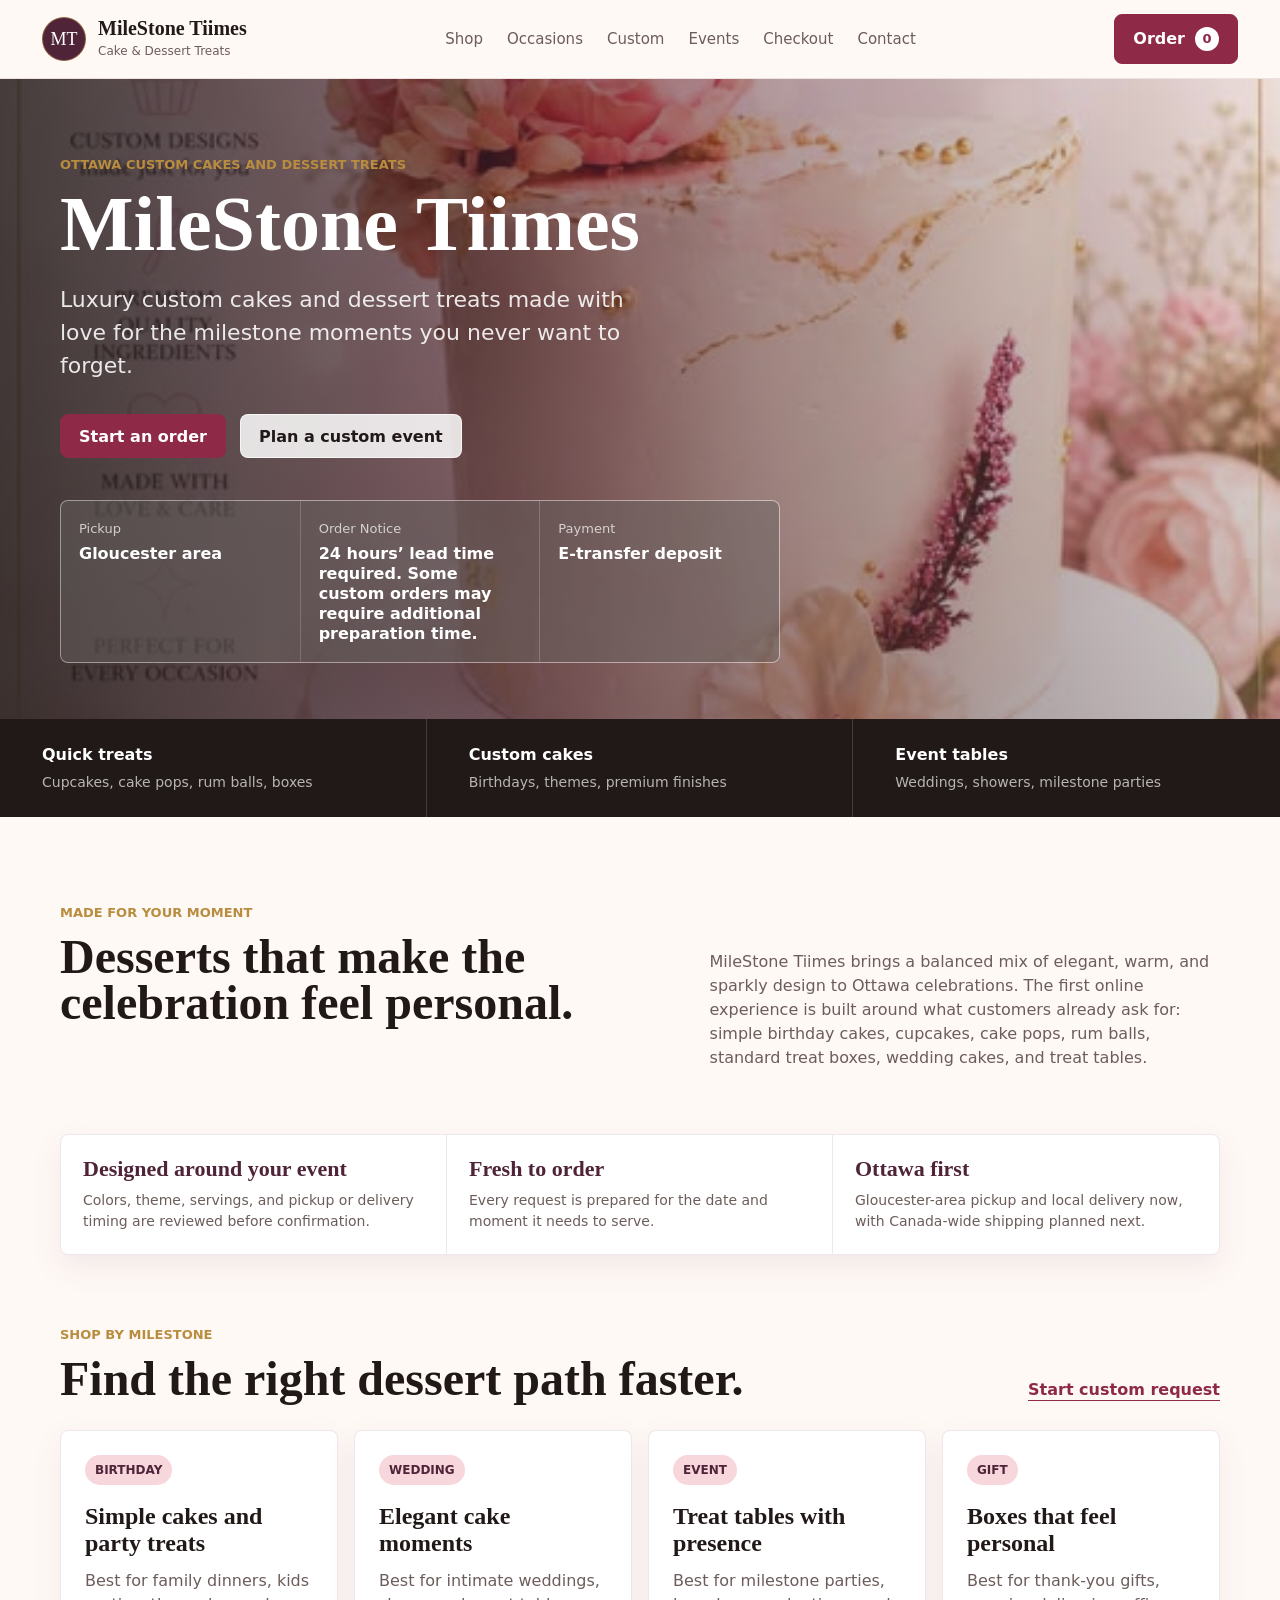
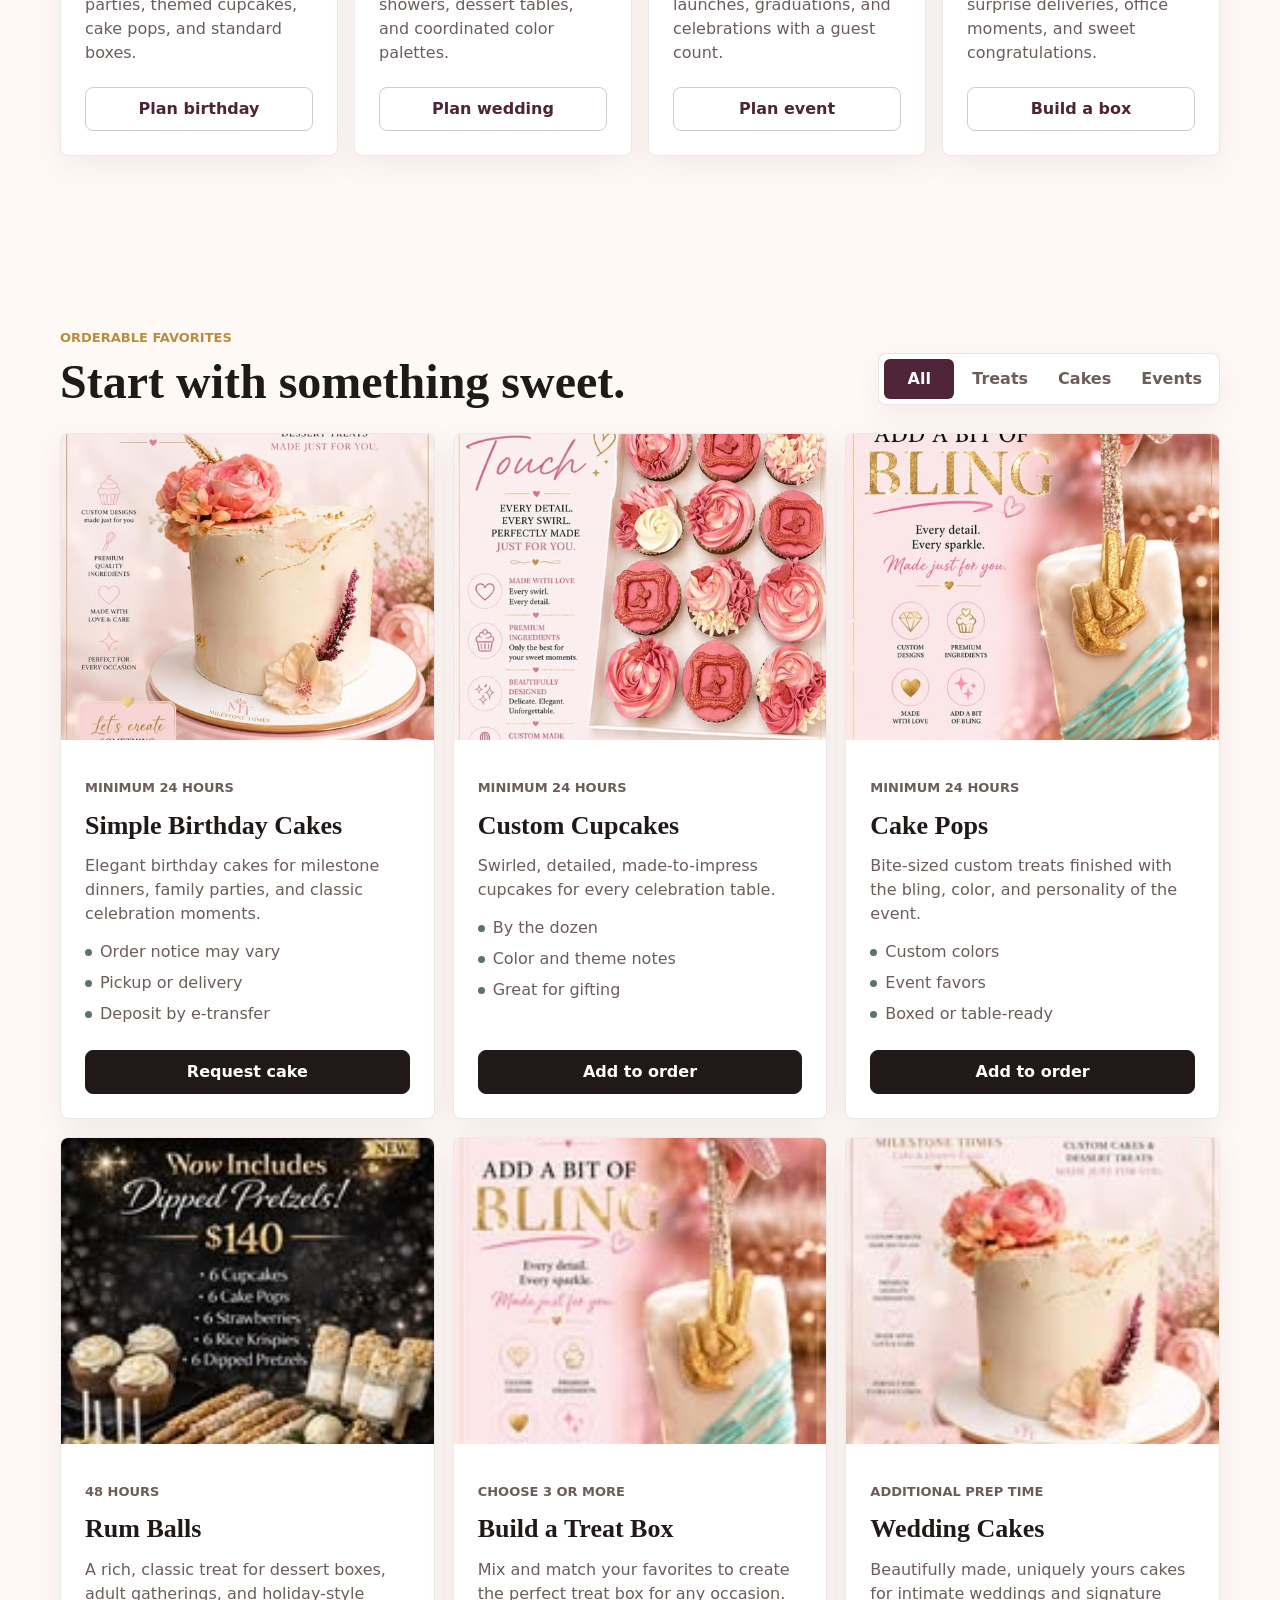
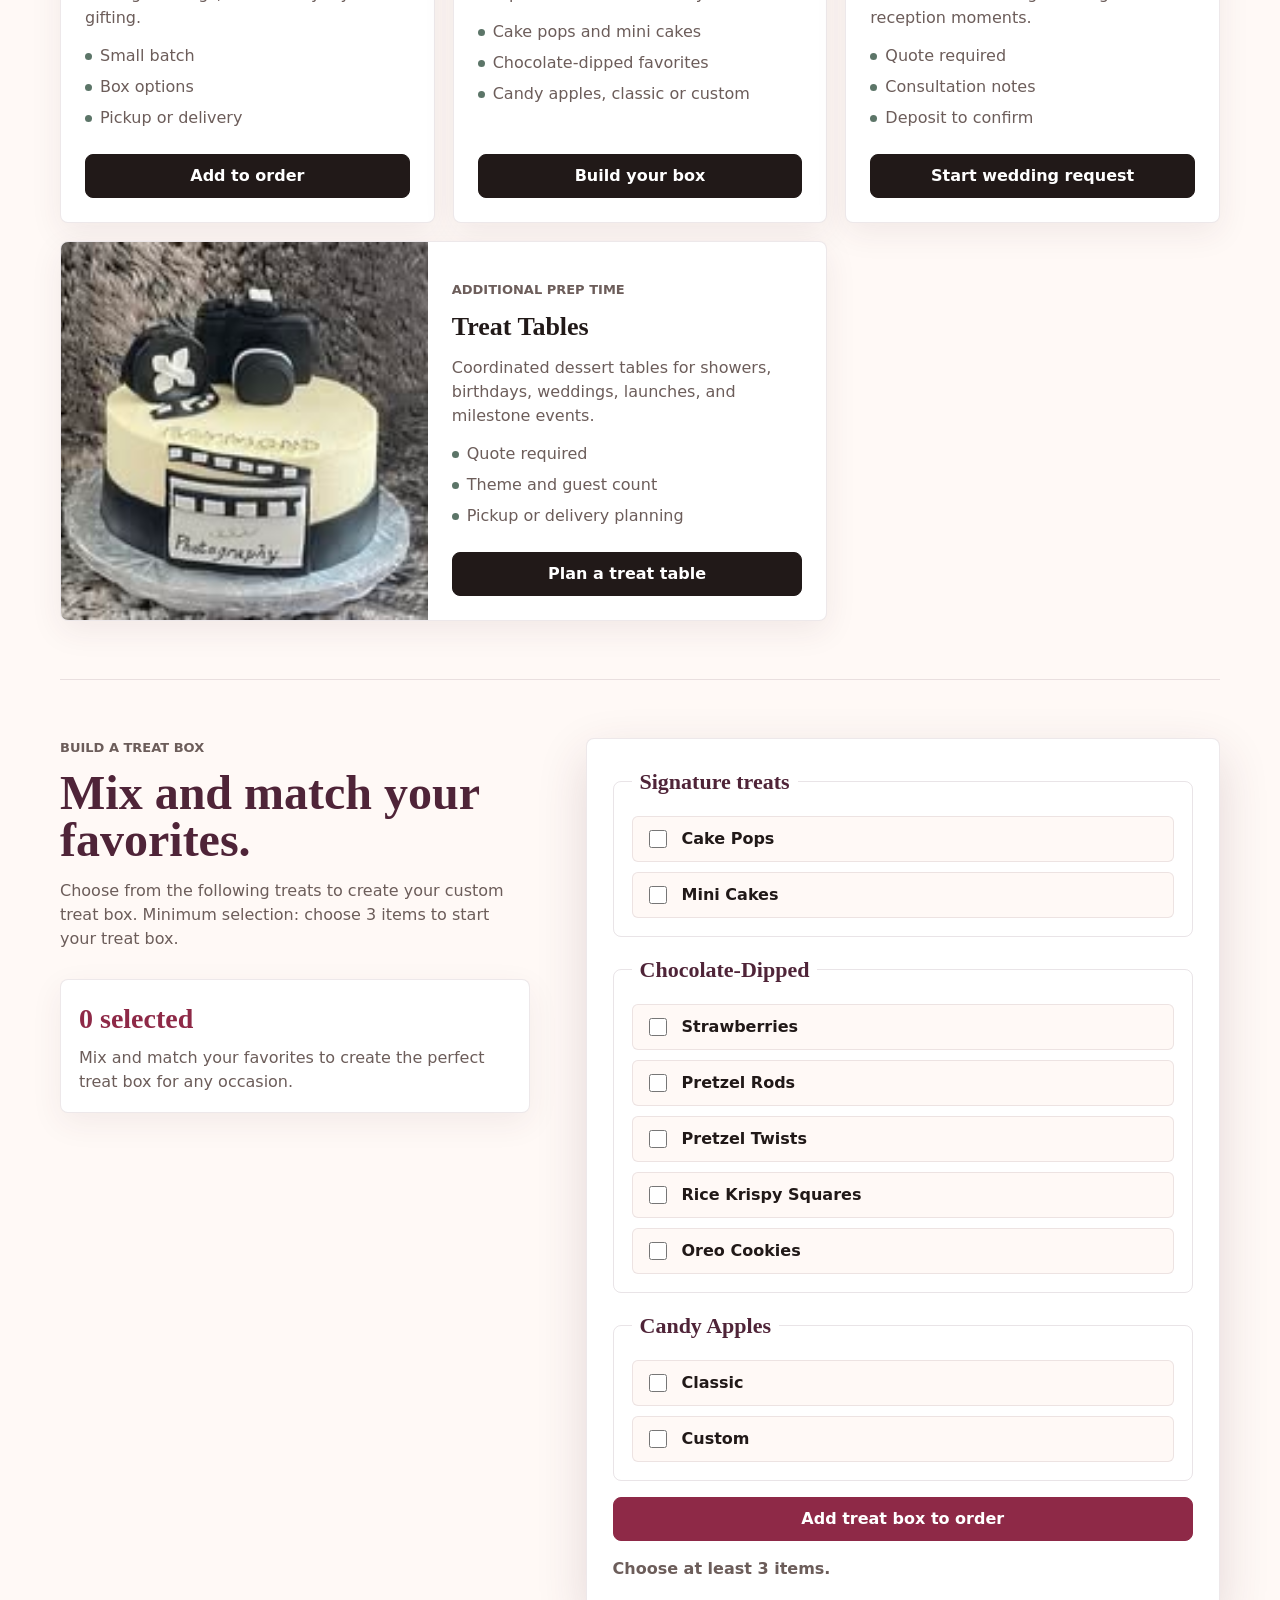
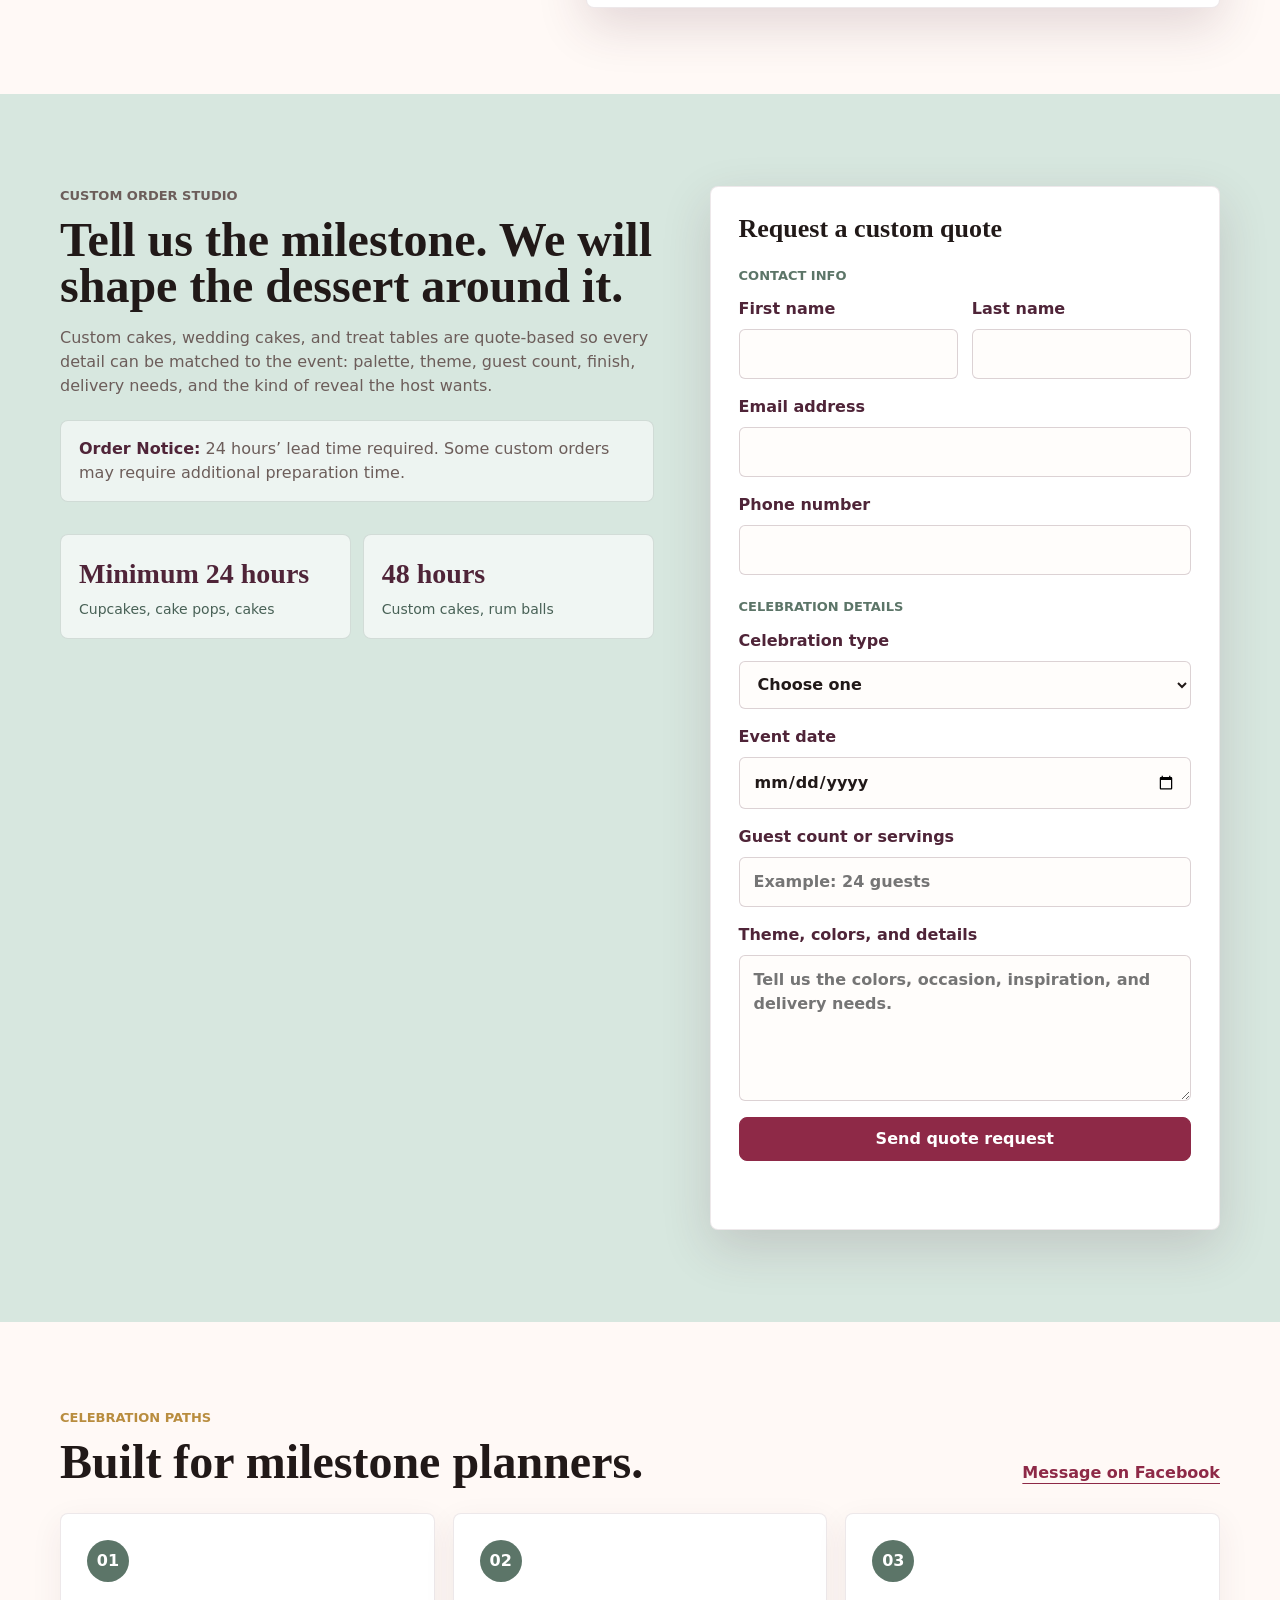
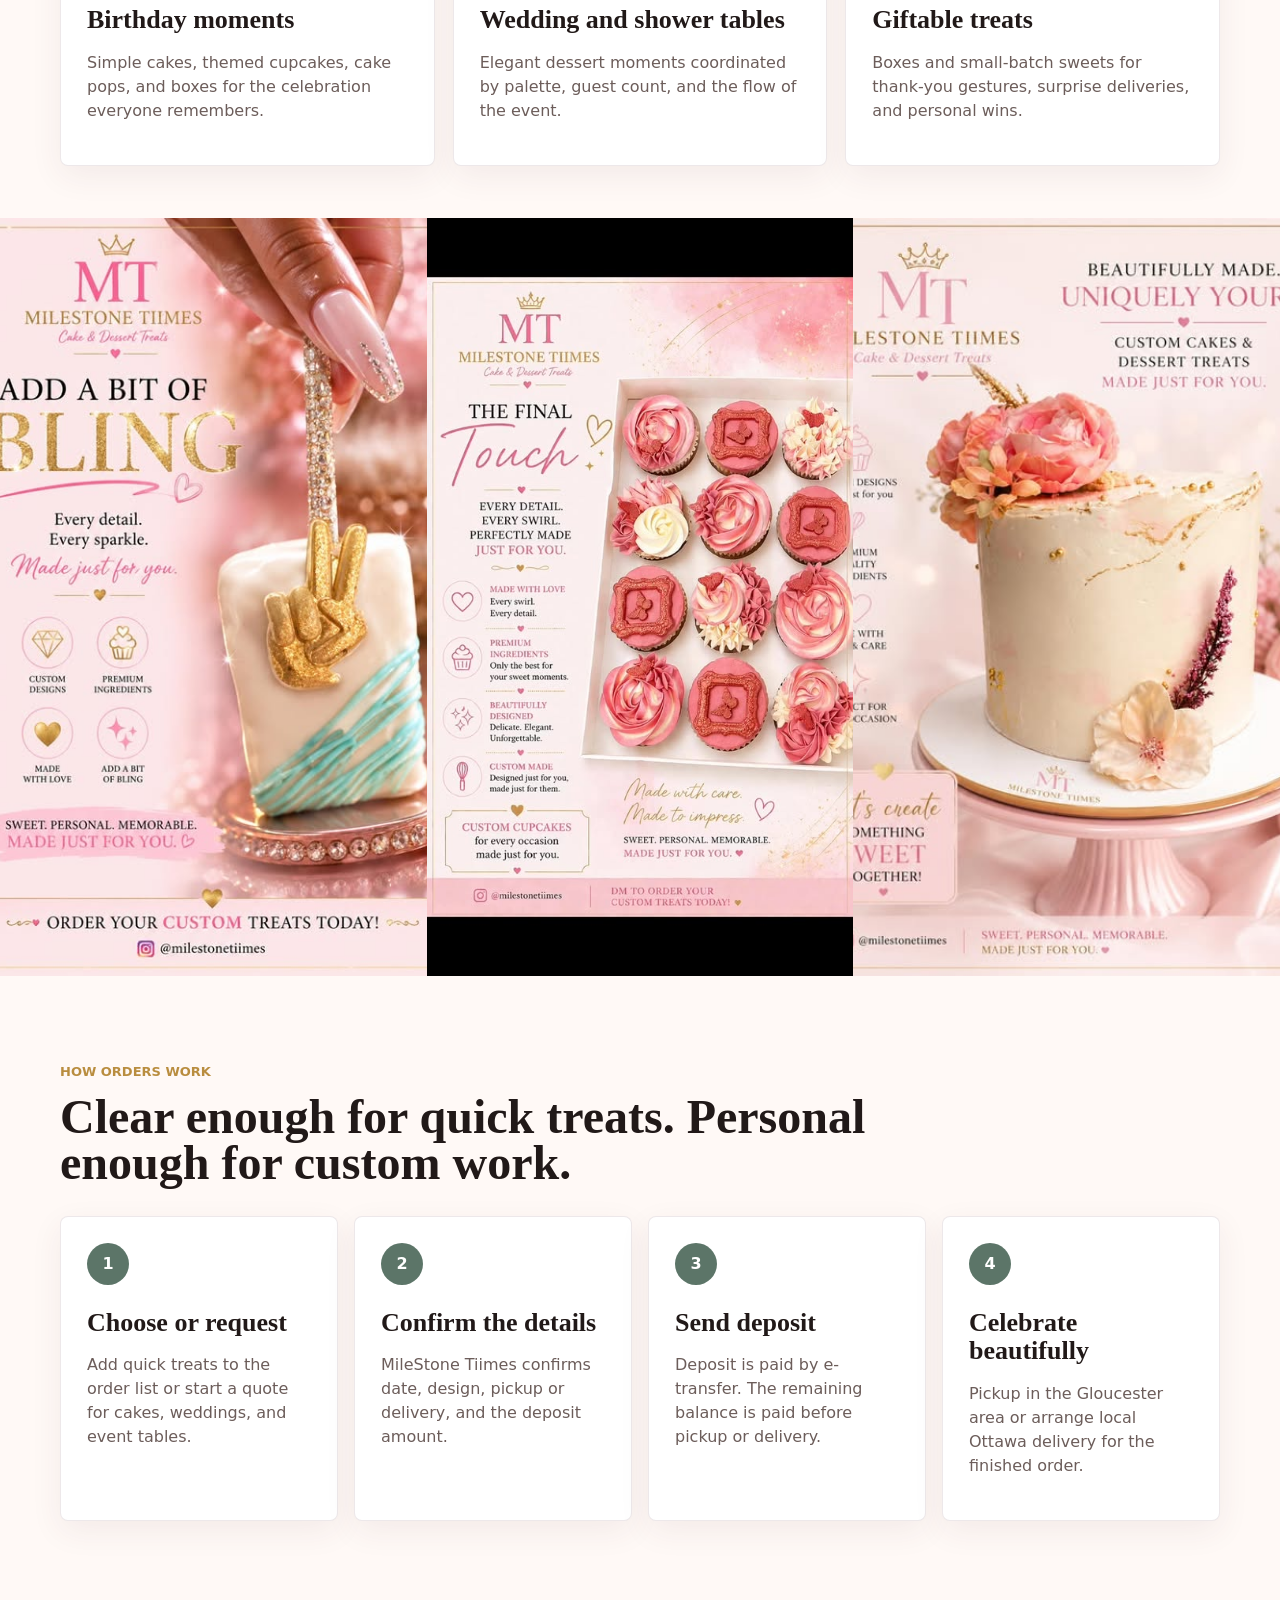
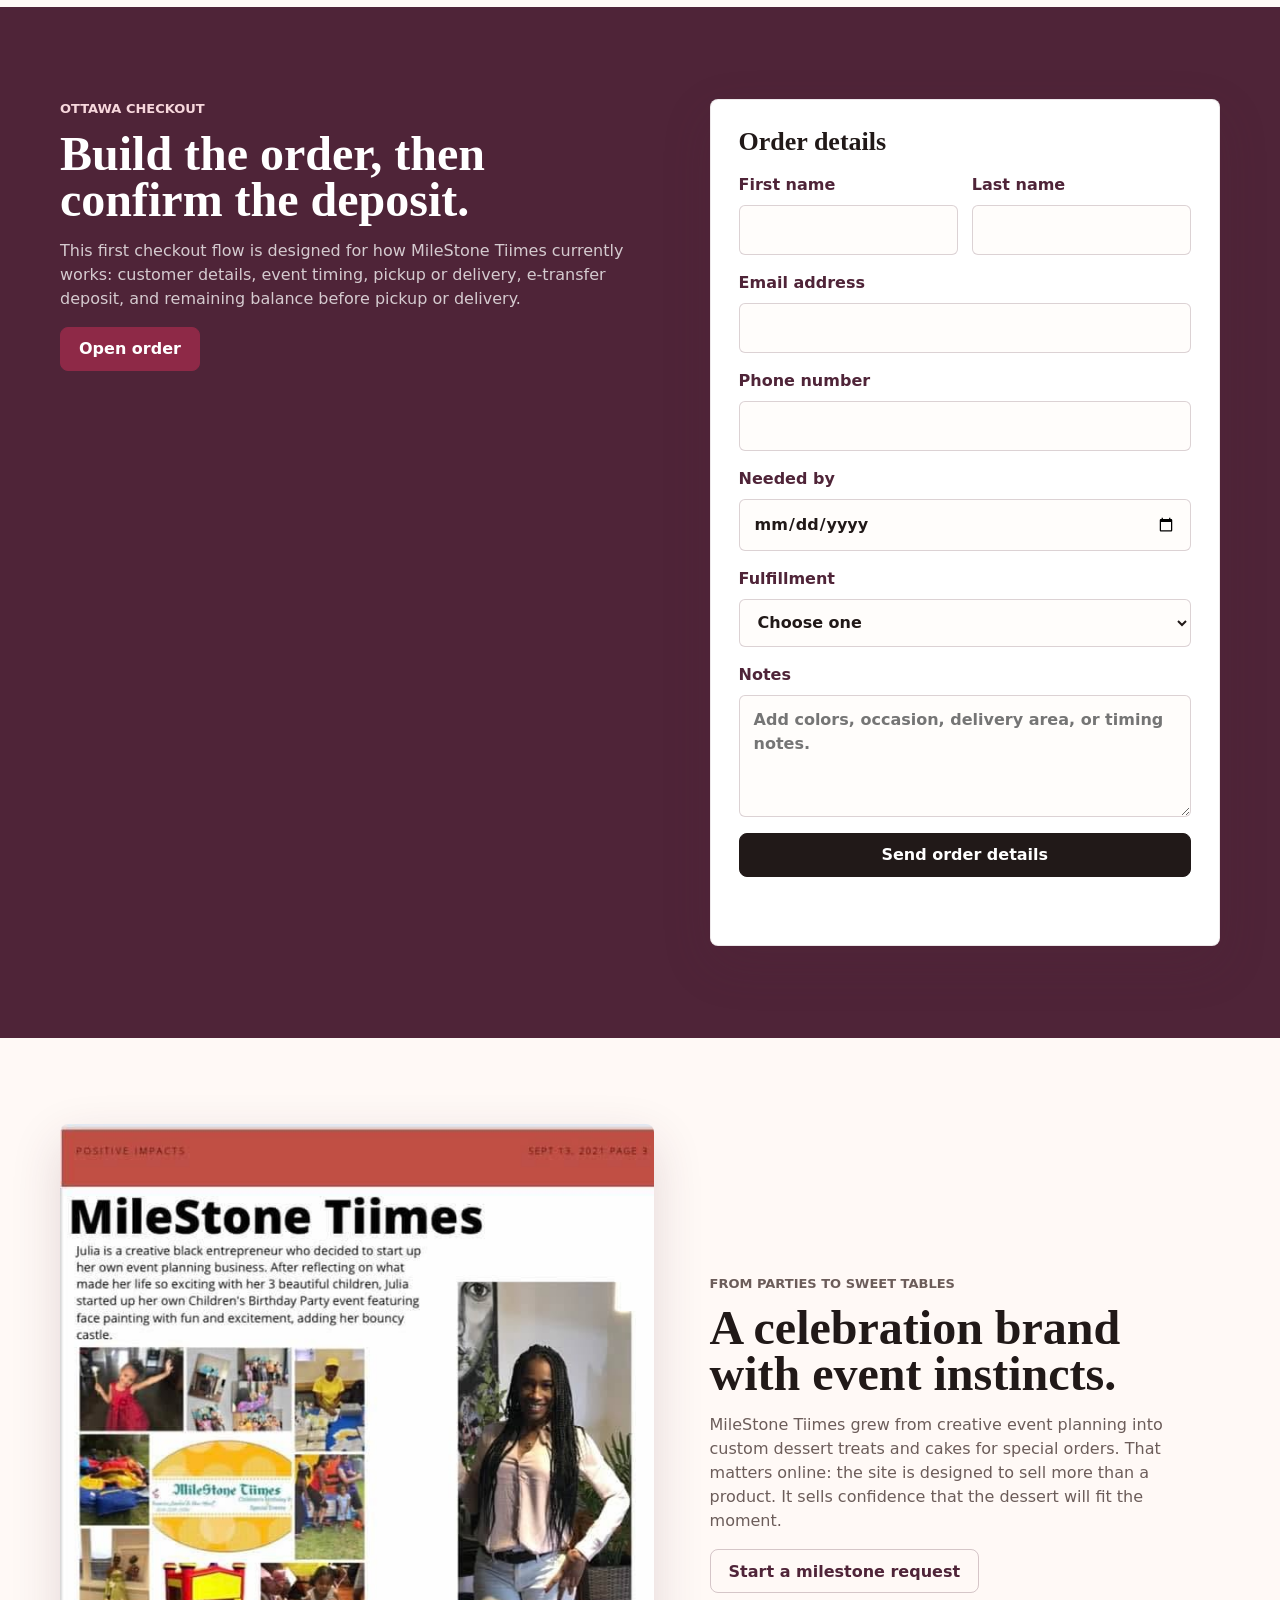
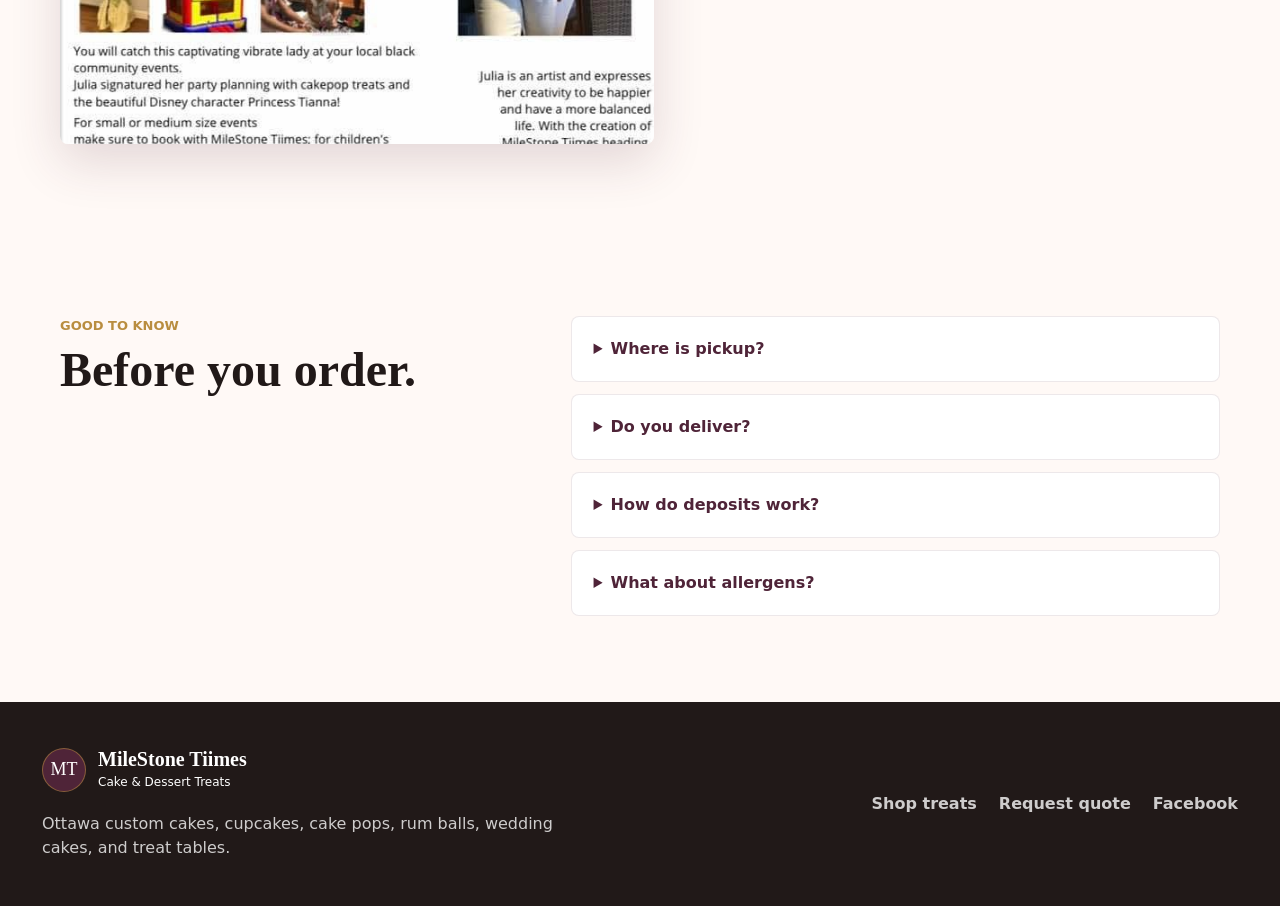
==== commit 736839b2: "Update order notice and deposit wording" ====
--- a/index.html
+++ b/index.html
@@ -70,8 +70,8 @@
               <dd>Gloucester area</dd>
             </div>
             <div>
-              <dt>Notice</dt>
-              <dd>48 hrs to 2 weeks</dd>
+              <dt>Order Notice</dt>
+              <dd>24 hours&rsquo; lead time required. Some custom orders may require additional preparation time.</dd>
             </div>
             <div>
               <dt>Payment</dt>
@@ -183,11 +183,11 @@
           <article class="product-card" data-category="cakes">
             <img src="assets/images/custom-cake-promo.jpg" alt="Pink and gold custom celebration cake">
             <div class="product-body">
-              <p class="product-type">Request pricing</p>
+              <p class="product-type">Minimum 24 hours</p>
               <h3>Simple Birthday Cakes</h3>
               <p>Elegant birthday cakes for milestone dinners, family parties, and classic celebration moments.</p>
               <ul>
-                <li>5 day notice</li>
+                <li>Order notice may vary</li>
                 <li>Pickup or delivery</li>
                 <li>Deposit by e-transfer</li>
               </ul>
@@ -198,7 +198,7 @@
           <article class="product-card" data-category="treats">
             <img src="assets/images/cupcake-luxury.jpg" alt="Pink custom cupcakes in a gift box">
             <div class="product-body">
-              <p class="product-type">48 hour notice</p>
+              <p class="product-type">Minimum 24 hours</p>
               <h3>Custom Cupcakes</h3>
               <p>Swirled, detailed, made-to-impress cupcakes for every celebration table.</p>
               <ul>
@@ -213,7 +213,7 @@
           <article class="product-card" data-category="treats">
             <img src="assets/images/bling-treats.jpg" alt="Gold and turquoise custom cake pop with sparkle detail">
             <div class="product-body">
-              <p class="product-type">48 hour notice</p>
+              <p class="product-type">Minimum 24 hours</p>
               <h3>Cake Pops</h3>
               <p>Bite-sized custom treats finished with the bling, color, and personality of the event.</p>
               <ul>
@@ -228,7 +228,7 @@
           <article class="product-card" data-category="treats">
             <img src="assets/images/treats-square-a.jpg" alt="MileStone Tiimes custom dessert detail">
             <div class="product-body">
-              <p class="product-type">48 hour notice</p>
+              <p class="product-type">48 hours</p>
               <h3>Rum Balls</h3>
               <p>A rich, classic treat for dessert boxes, adult gatherings, and holiday-style gifting.</p>
               <ul>
@@ -258,7 +258,7 @@
           <article class="product-card" data-category="events">
             <img src="assets/images/cake-square.jpg" alt="Custom cake design for a premium celebration">
             <div class="product-body">
-              <p class="product-type">1 to 2 week notice</p>
+              <p class="product-type">Additional prep time</p>
               <h3>Wedding Cakes</h3>
               <p>Beautifully made, uniquely yours cakes for intimate weddings and signature reception moments.</p>
               <ul>
@@ -273,7 +273,7 @@
           <article class="product-card product-card-wide" data-category="events">
             <img src="assets/images/celebration-detail.jpg" alt="MileStone Tiimes custom dessert celebration detail">
             <div class="product-body">
-              <p class="product-type">1 to 2 week notice</p>
+              <p class="product-type">Additional prep time</p>
               <h3>Treat Tables</h3>
               <p>Coordinated dessert tables for showers, birthdays, weddings, launches, and milestone events.</p>
               <ul>
@@ -367,22 +367,17 @@
               detail can be matched to the event: palette, theme, guest count, finish,
               delivery needs, and the kind of reveal the host wants.
             </p>
-            <div class="notice-grid" aria-label="Minimum notice">
+            <p class="order-notice-copy">
+              <strong>Order Notice:</strong> 24 hours&rsquo; lead time required. Some custom orders may require additional preparation time.
+            </p>
+            <div class="notice-grid" aria-label="Order notice">
+              <div>
+                <strong>Minimum 24 hours</strong>
+                <span>Cupcakes, cake pops, cakes</span>
+              </div>
               <div>
                 <strong>48 hours</strong>
-                <span>Cupcakes, cake pops, rum balls</span>
-              </div>
-              <div>
-                <strong>5 days</strong>
-                <span>Simple birthday cakes</span>
-              </div>
-              <div>
-                <strong>7 days</strong>
-                <span>Custom cakes</span>
-              </div>
-              <div>
-                <strong>1 to 2 weeks</strong>
-                <span>Wedding cakes and treat tables</span>
+                <span>Custom cakes, rum balls</span>
               </div>
             </div>
           </div>
@@ -500,7 +495,7 @@
           <article>
             <span>3</span>
             <h3>Send deposit</h3>
-            <p>Deposit is paid by e-transfer. The remaining balance is paid in cash at pickup or delivery.</p>
+            <p>Deposit is paid by e-transfer. The remaining balance is paid before pickup or delivery.</p>
           </article>
           <article>
             <span>4</span>
@@ -518,7 +513,7 @@
             <p>
               This first checkout flow is designed for how MileStone Tiimes currently
               works: customer details, event timing, pickup or delivery, e-transfer
-              deposit, and cash remainder at pickup or delivery.
+              deposit, and remaining balance before pickup or delivery.
             </p>
             <button class="button button-primary" type="button" data-open-cart>Open order</button>
           </div>
@@ -607,7 +602,7 @@
           </details>
           <details>
             <summary>How do deposits work?</summary>
-            <p>Deposits are paid by e-transfer. The remaining balance is paid in cash at pickup or cash on delivery.</p>
+            <p>Deposits are paid by e-transfer. The remaining balance is paid before pickup or delivery.</p>
           </details>
           <details>
             <summary>What about allergens?</summary>
--- a/styles.css
+++ b/styles.css
@@ -325,6 +325,7 @@
 
 .hero-facts dd {
   margin: 5px 0 0;
+  line-height: 1.25;
   font-weight: 800;
 }
 
@@ -704,6 +705,18 @@
   margin: 0;
   padding: 92px max(20px, calc((100% - 1160px) / 2));
   background: var(--mint);
+}
+
+.order-notice-copy {
+  margin-top: 22px;
+  padding: 16px 18px;
+  background: rgba(255, 255, 255, 0.56);
+  border: 1px solid rgba(92, 117, 104, 0.2);
+  border-radius: var(--radius);
+}
+
+.order-notice-copy strong {
+  color: var(--plum);
 }
 
 .notice-grid {
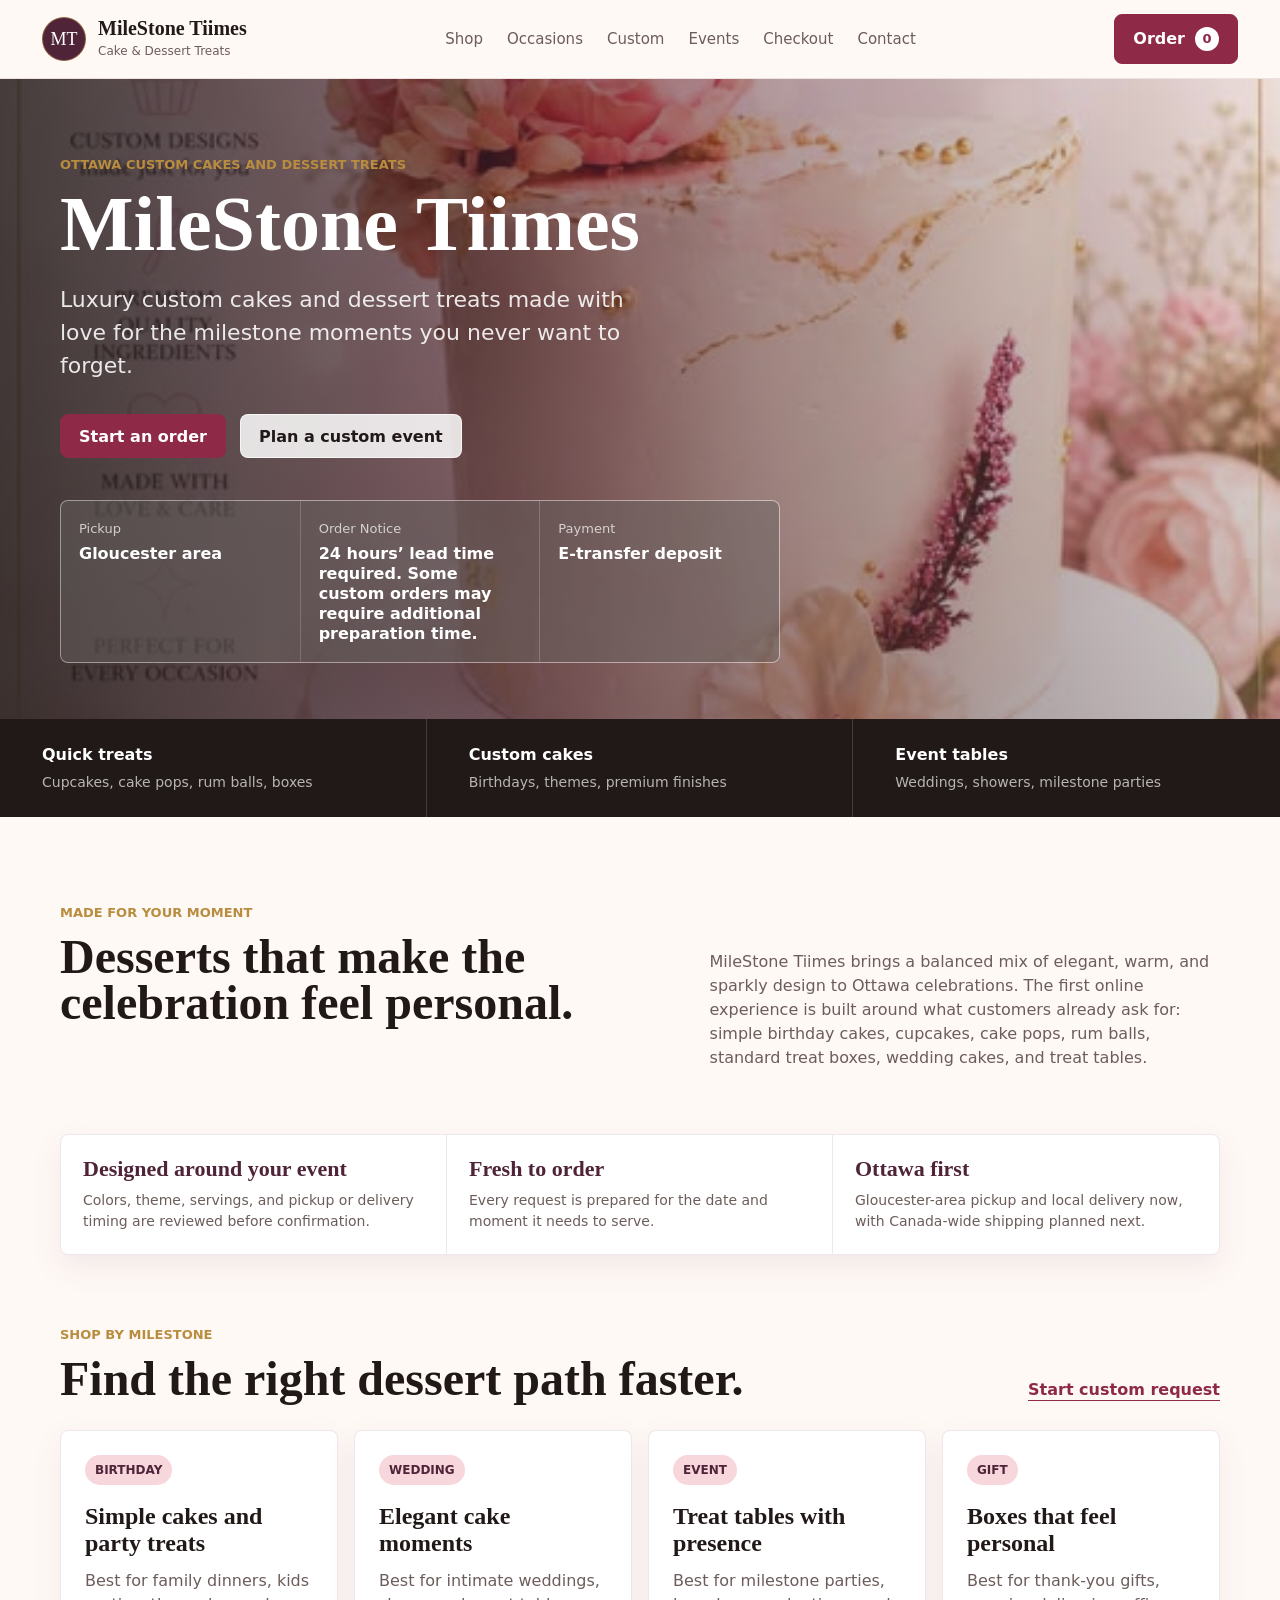
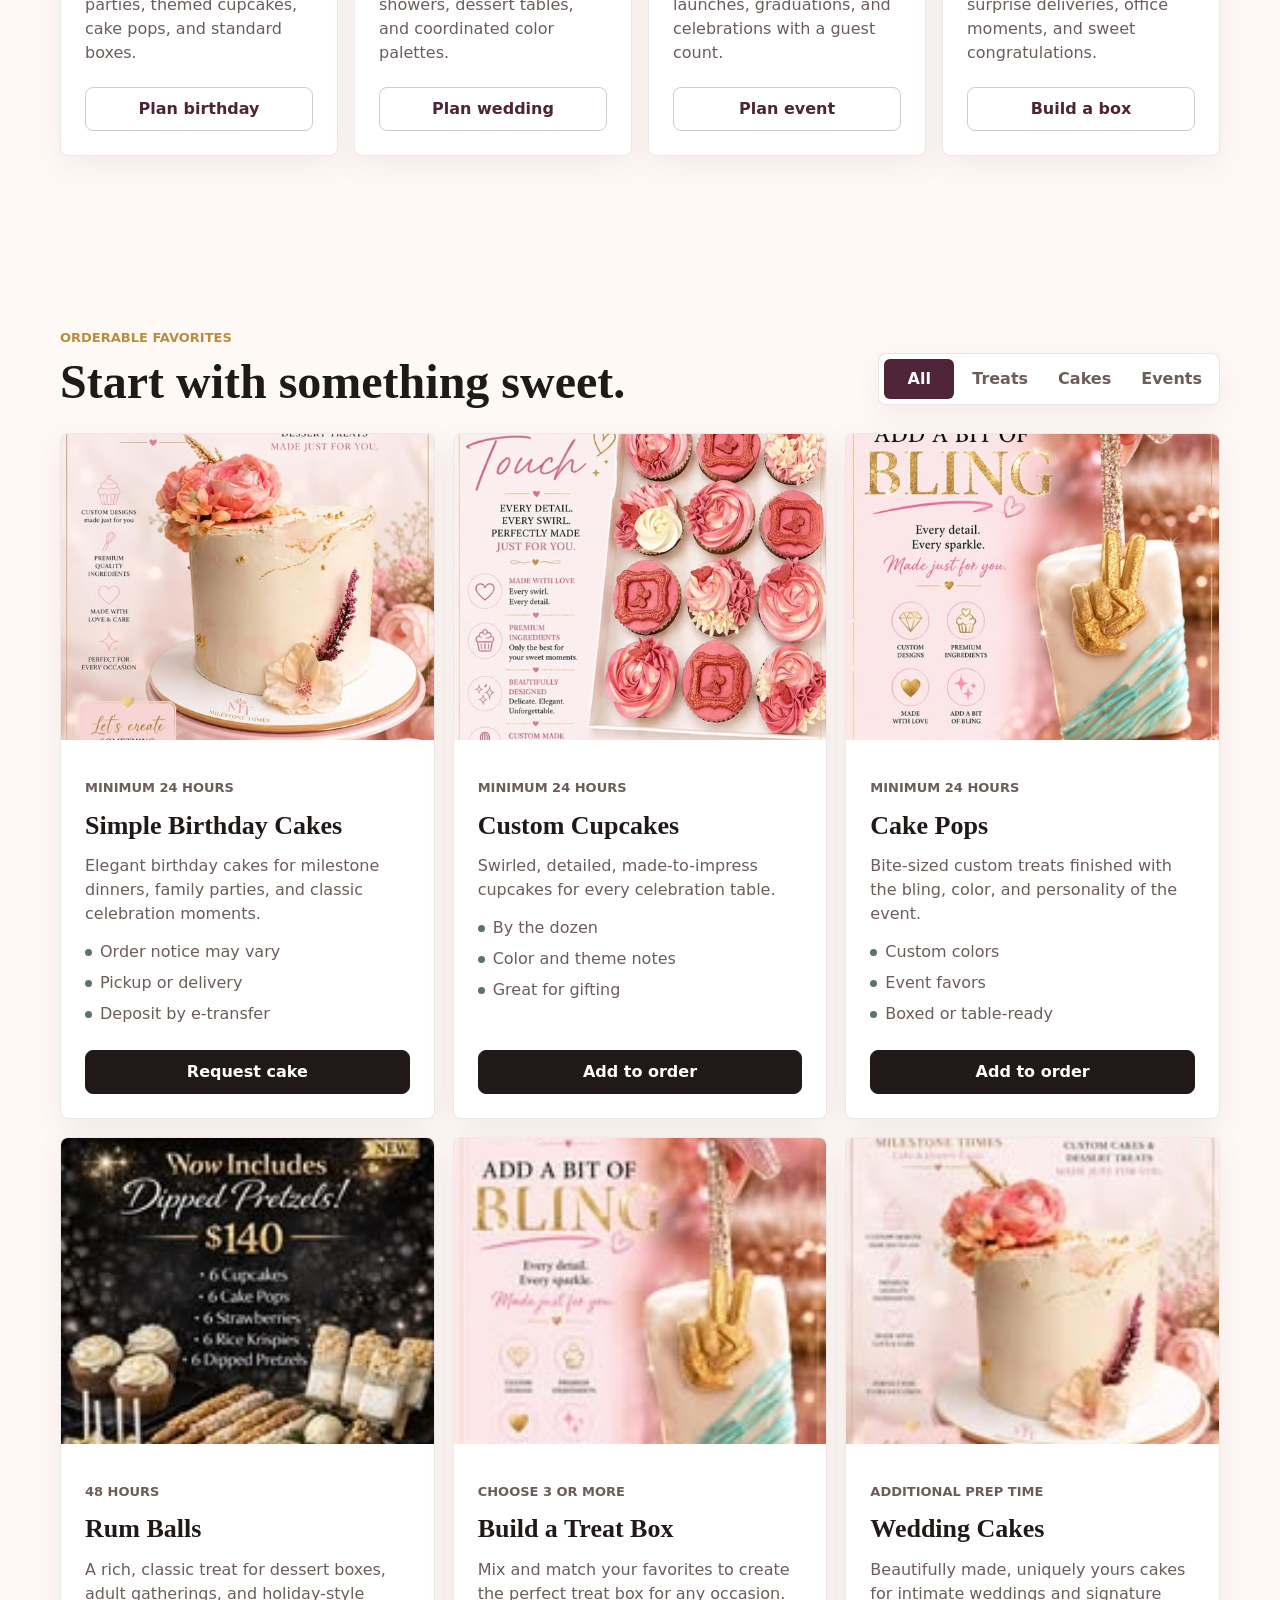
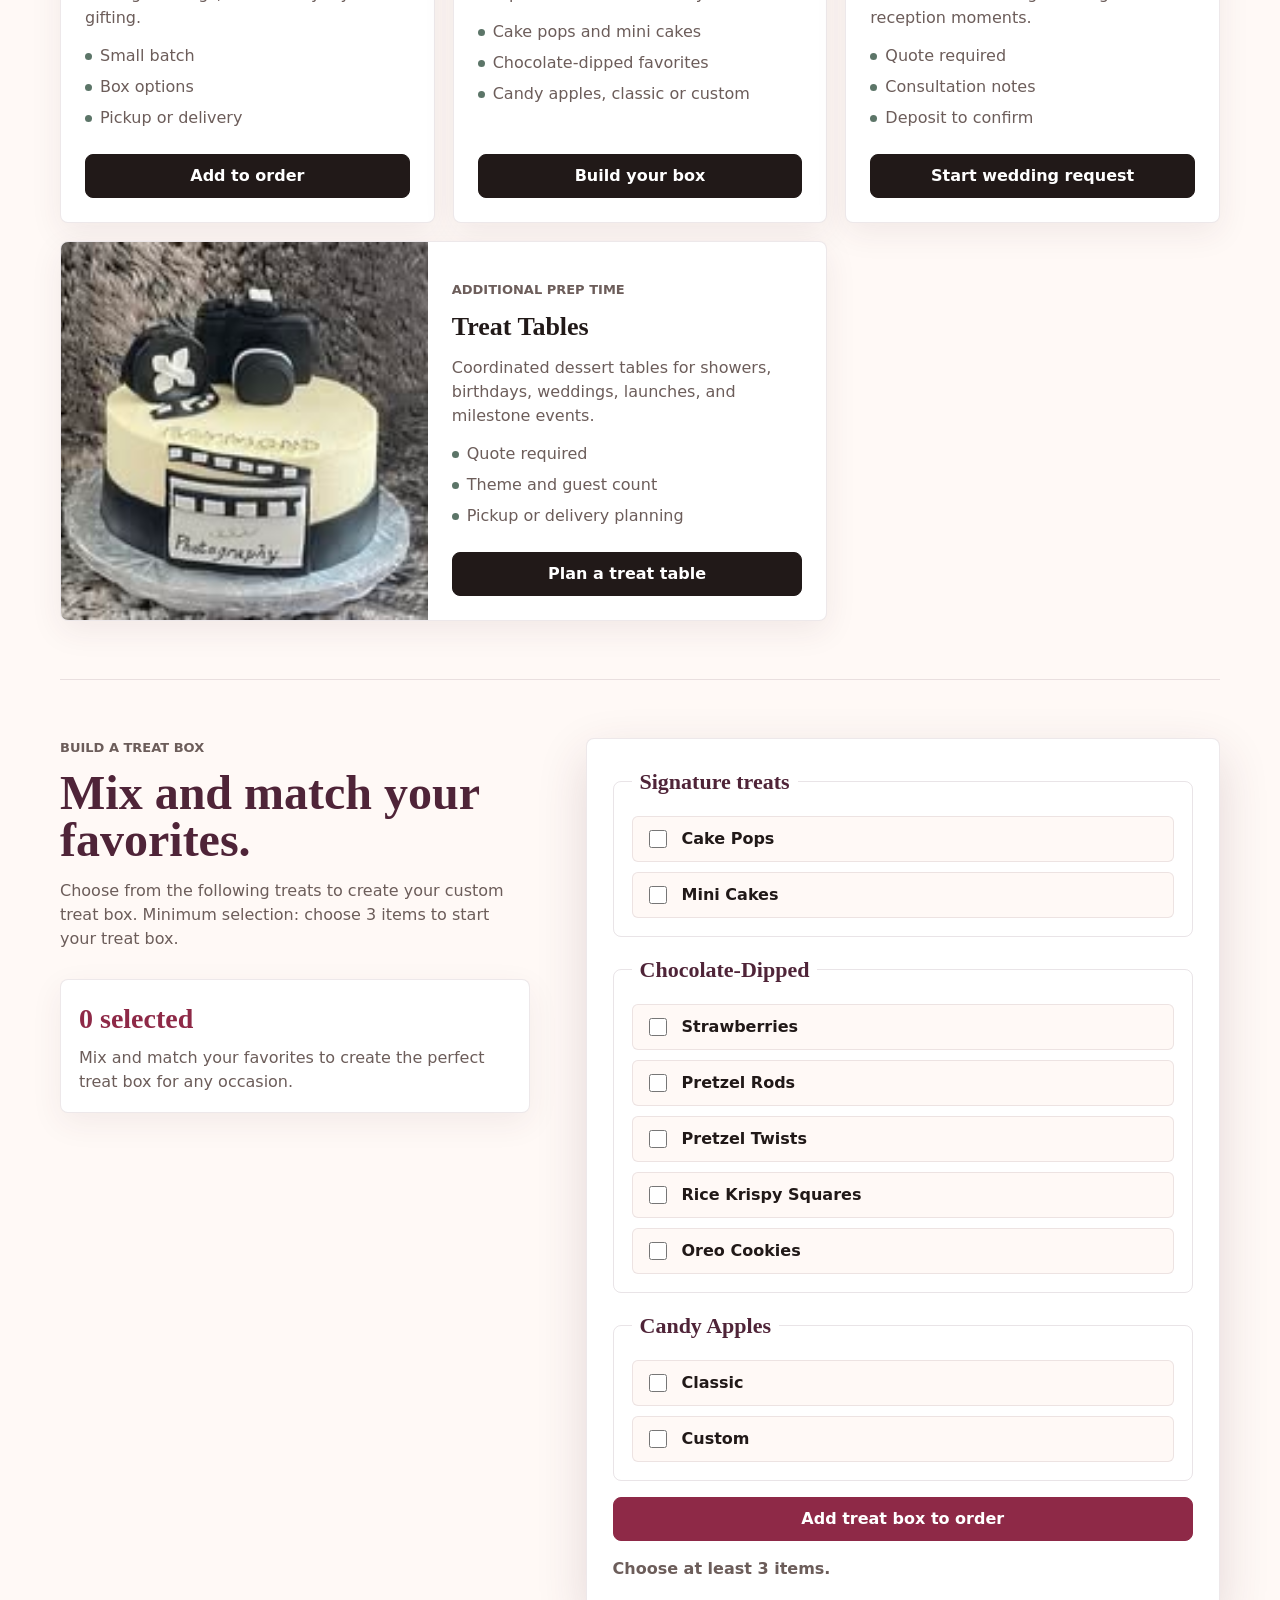
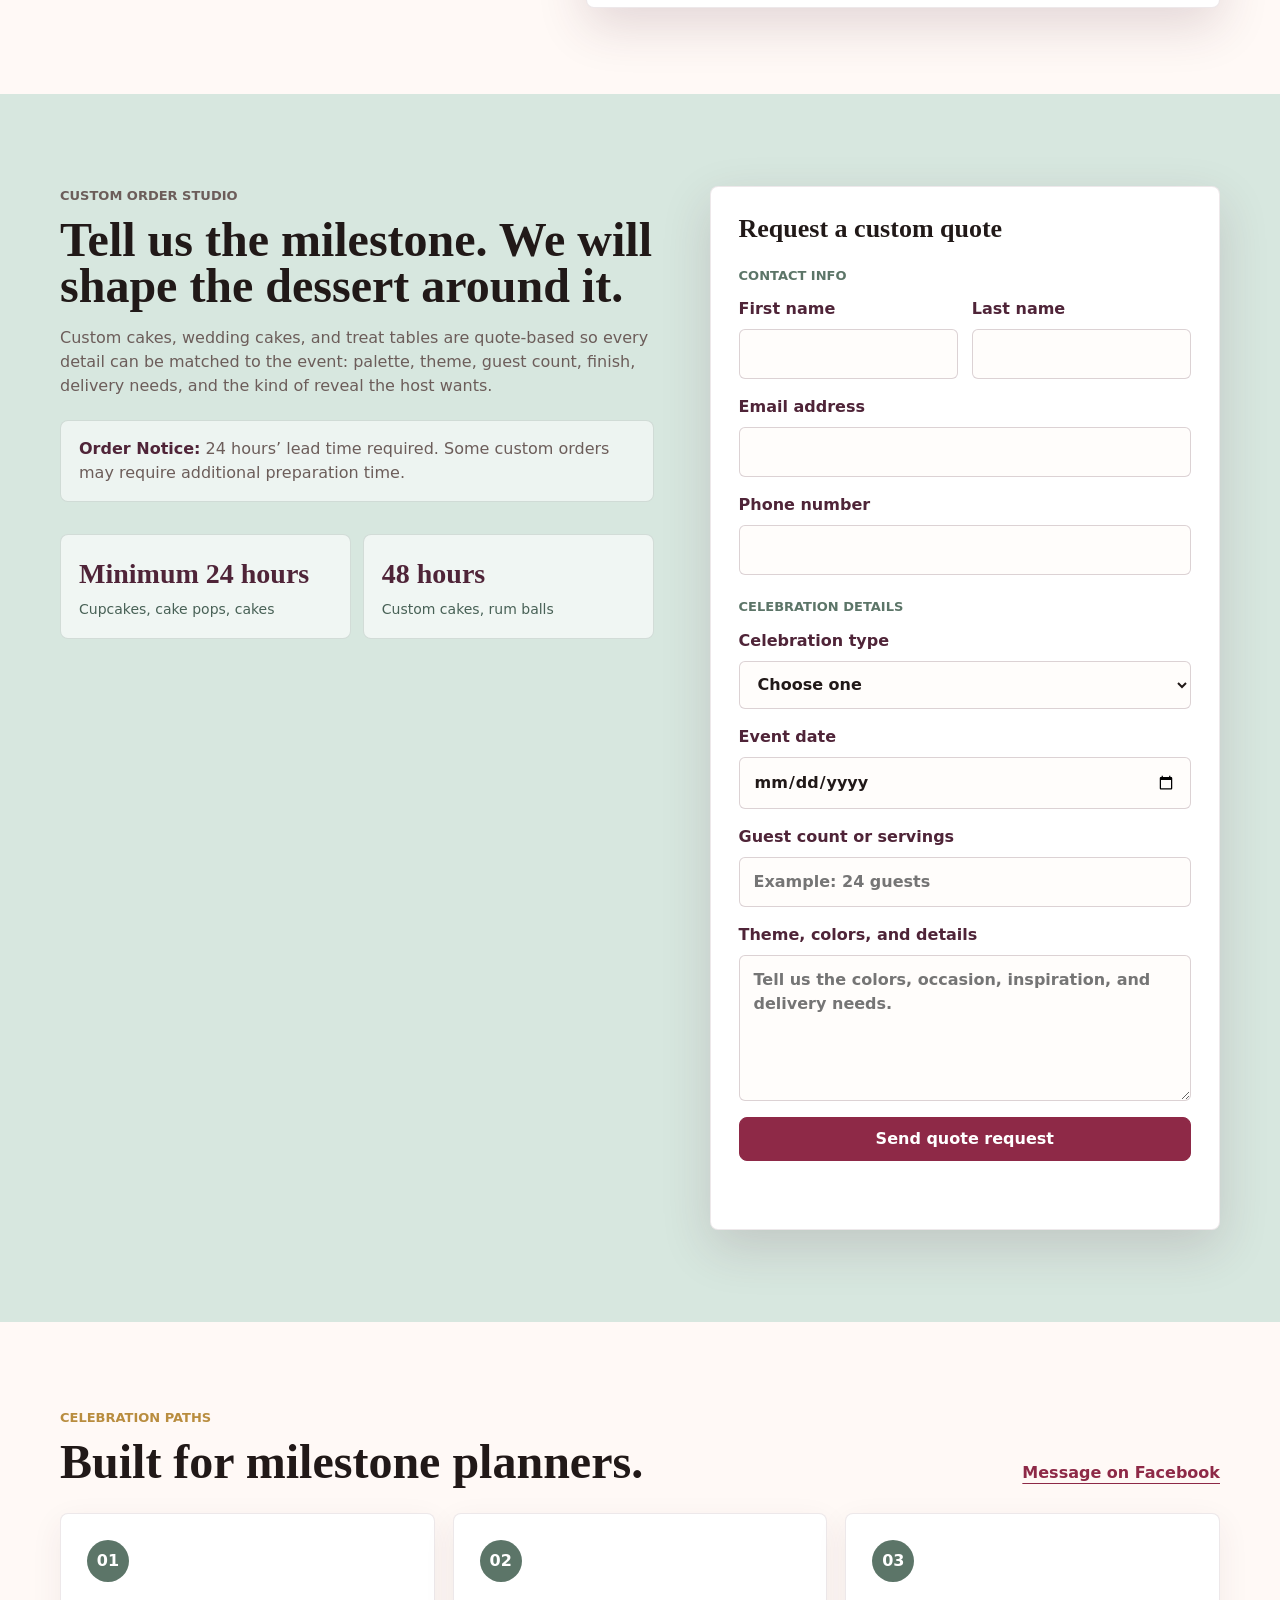
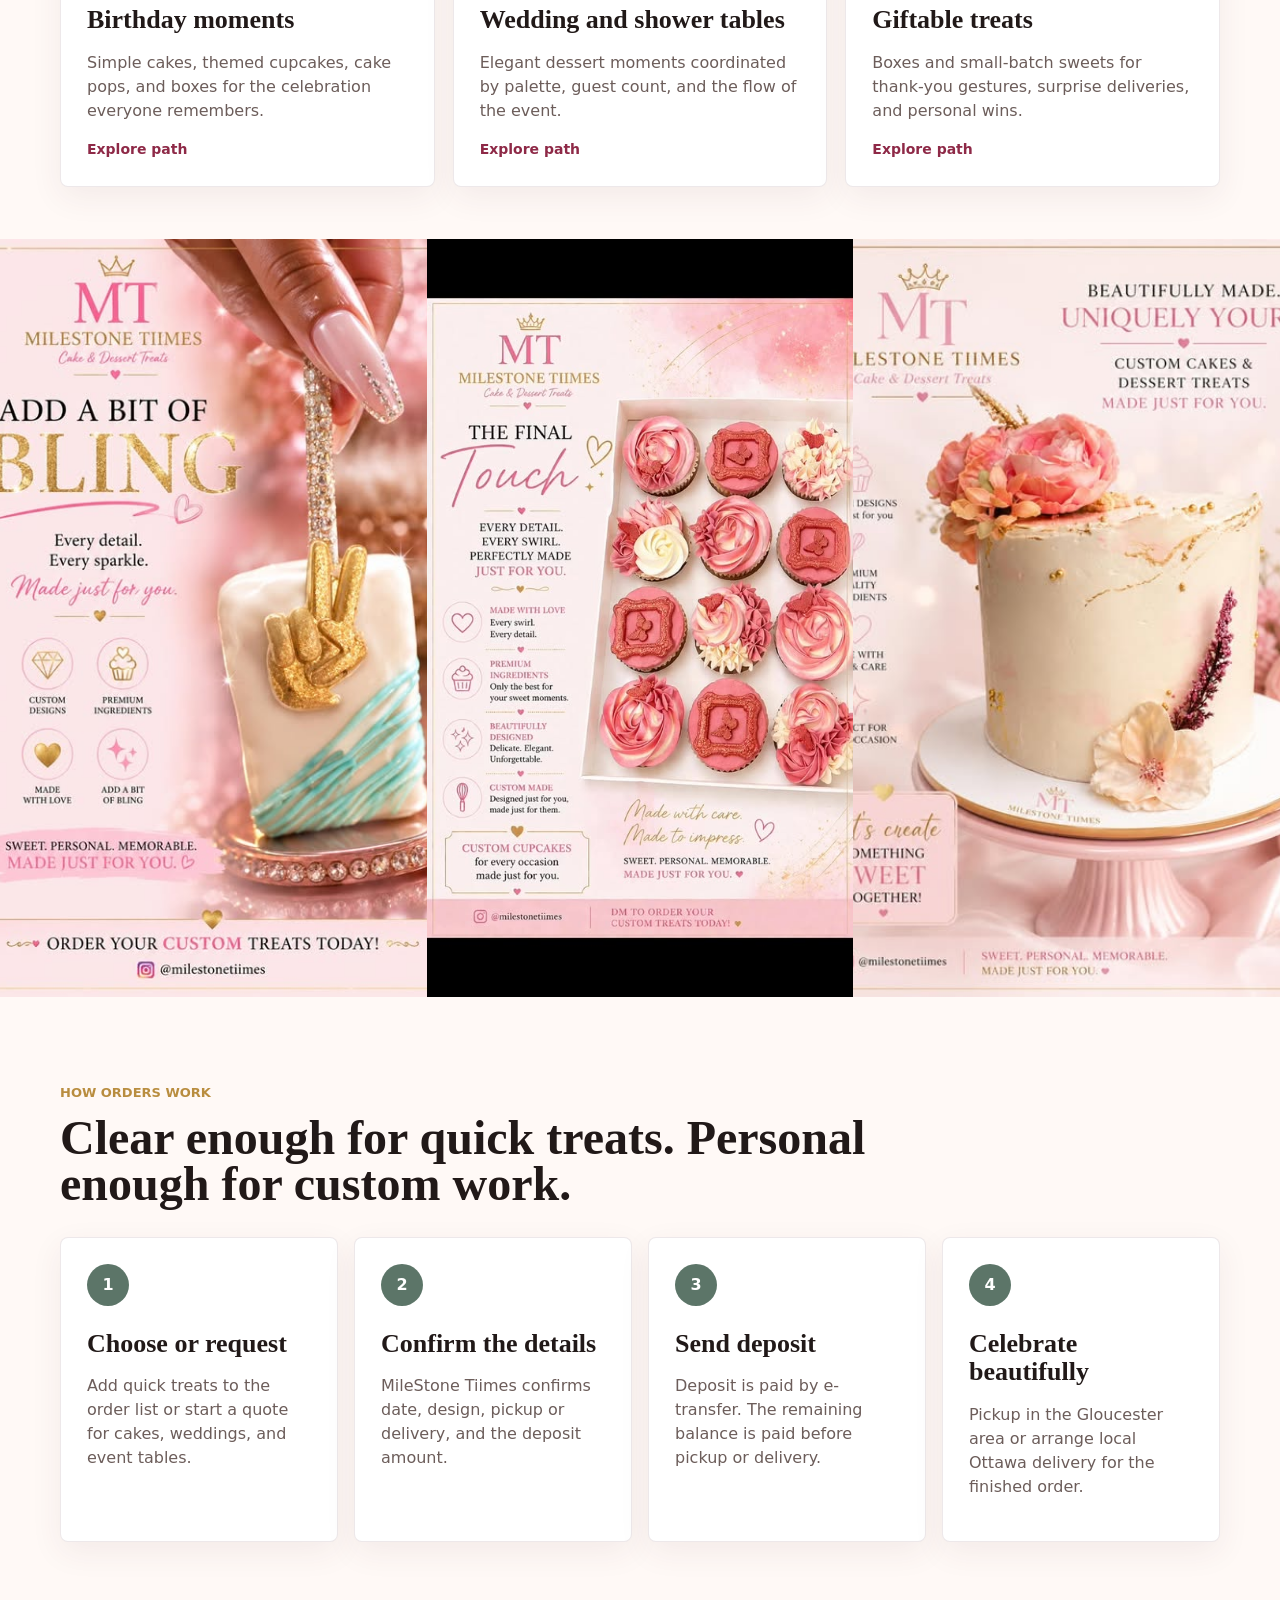
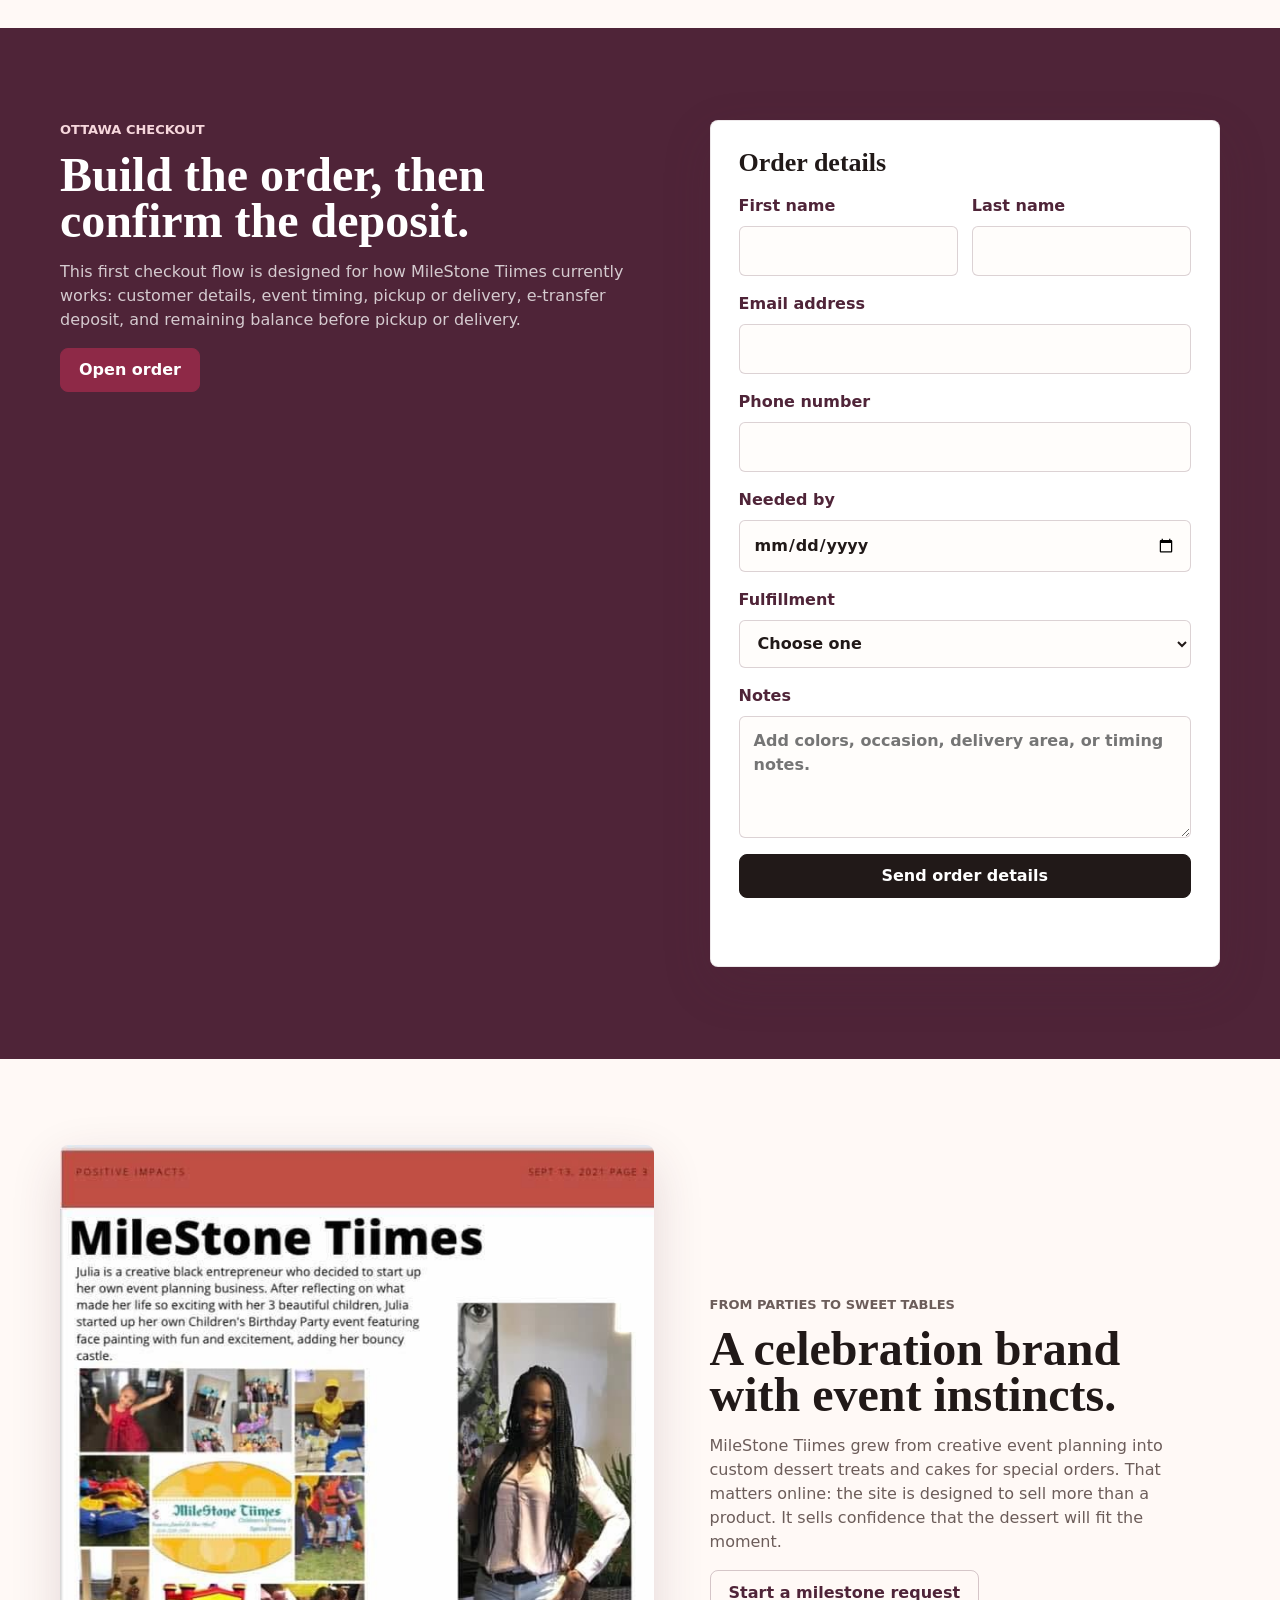
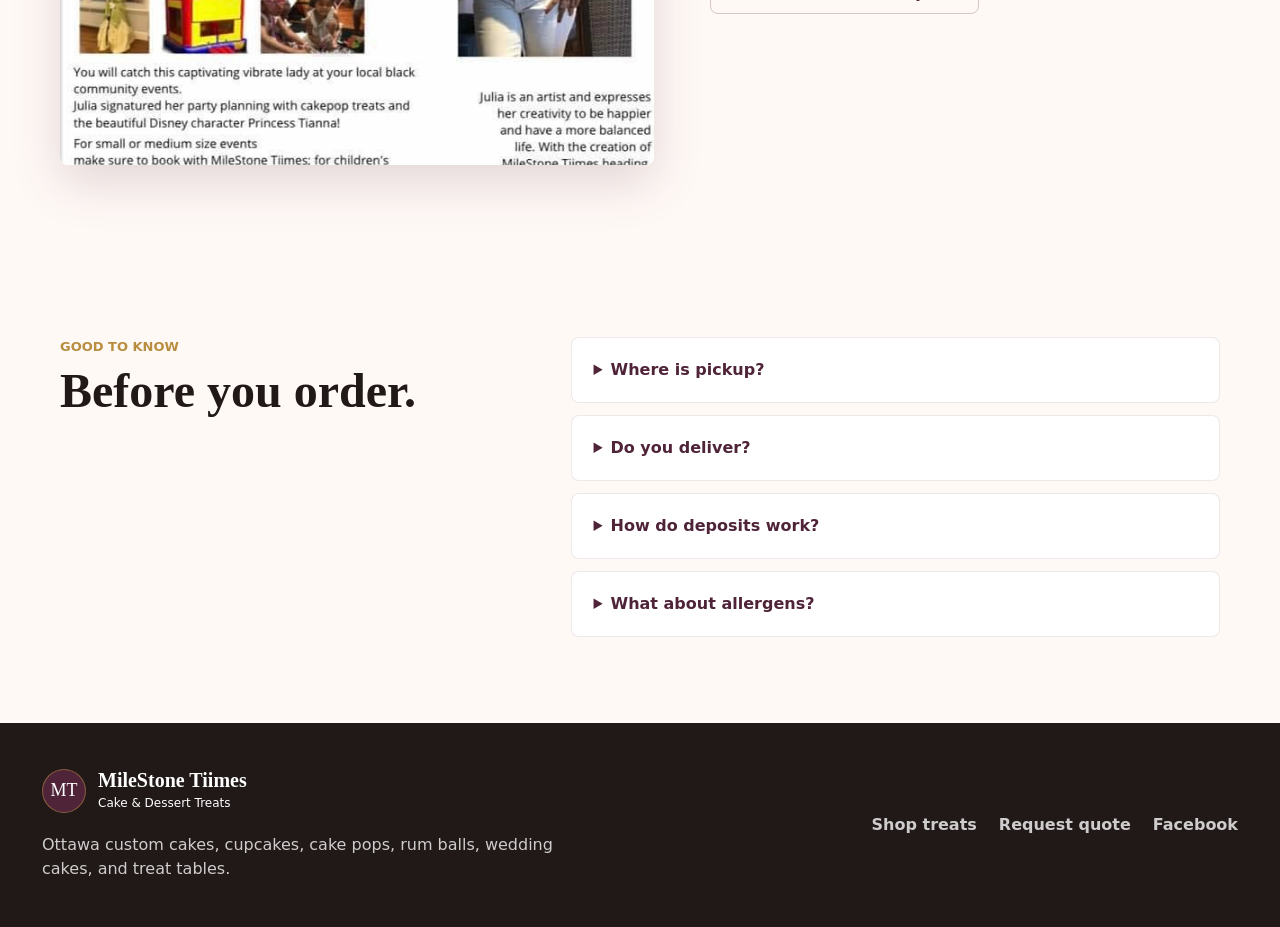
==== commit 6dbe2edd: "Add celebration path pages" ====
--- a/index.html
+++ b/index.html
@@ -454,21 +454,24 @@
         </div>
 
         <div class="occasion-grid">
-          <article>
+          <a class="occasion-card" href="birthday-moments.html">
             <span>01</span>
             <h3>Birthday moments</h3>
             <p>Simple cakes, themed cupcakes, cake pops, and boxes for the celebration everyone remembers.</p>
-          </article>
-          <article>
+            <strong>Explore path</strong>
+          </a>
+          <a class="occasion-card" href="wedding-shower-tables.html">
             <span>02</span>
             <h3>Wedding and shower tables</h3>
             <p>Elegant dessert moments coordinated by palette, guest count, and the flow of the event.</p>
-          </article>
-          <article>
+            <strong>Explore path</strong>
+          </a>
+          <a class="occasion-card" href="giftable-treats.html">
             <span>03</span>
             <h3>Giftable treats</h3>
             <p>Boxes and small-batch sweets for thank-you gestures, surprise deliveries, and personal wins.</p>
-          </article>
+            <strong>Explore path</strong>
+          </a>
         </div>
       </section>
 
--- a/styles.css
+++ b/styles.css
@@ -868,7 +868,7 @@
   gap: 18px;
 }
 
-.occasion-grid article,
+.occasion-card,
 .process-grid article {
   padding: 26px;
   background: var(--white);
@@ -877,7 +877,19 @@
   box-shadow: 0 10px 32px rgba(79, 36, 56, 0.07);
 }
 
-.occasion-grid span,
+.occasion-card {
+  display: flex;
+  min-height: 100%;
+  flex-direction: column;
+}
+
+.occasion-card:hover,
+.occasion-card:focus-visible {
+  border-color: rgba(142, 41, 71, 0.34);
+  transform: translateY(-2px);
+}
+
+.occasion-card span,
 .process-grid span {
   display: grid;
   width: 42px;
@@ -888,6 +900,13 @@
   background: var(--sage);
   border-radius: 50%;
   font-weight: 800;
+}
+
+.occasion-card strong {
+  width: max-content;
+  margin-top: auto;
+  color: var(--berry);
+  font-size: 14px;
 }
 
 .visual-band {
@@ -1227,6 +1246,155 @@
 
 .mobile-action-bar {
   display: none;
+}
+
+.path-page {
+  background:
+    linear-gradient(180deg, rgba(247, 215, 220, 0.55), rgba(255, 249, 246, 0) 360px),
+    var(--paper);
+}
+
+.header-cta {
+  white-space: nowrap;
+}
+
+.path-hero {
+  display: grid;
+  grid-template-columns: minmax(0, 0.88fr) minmax(340px, 0.72fr);
+  gap: 58px;
+  align-items: center;
+  width: min(1160px, calc(100% - 40px));
+  min-height: calc(100vh - 76px);
+  margin: 0 auto;
+  padding: 74px 0;
+}
+
+.path-hero-copy {
+  max-width: 650px;
+}
+
+.path-hero h1,
+.path-cta h2 {
+  margin: 14px 0 0;
+  color: var(--plum);
+  font-family: Georgia, "Times New Roman", serif;
+  font-size: 62px;
+  line-height: 0.98;
+}
+
+.path-hero-copy p:not(.section-kicker) {
+  margin: 24px 0 0;
+  color: var(--muted);
+  font-size: 20px;
+}
+
+.path-actions {
+  display: flex;
+  flex-wrap: wrap;
+  gap: 12px;
+  margin-top: 30px;
+}
+
+.path-hero-image {
+  min-height: 560px;
+  max-height: 760px;
+  height: calc(100vh - 150px);
+  margin: 0;
+  overflow: hidden;
+  background: var(--white);
+  border: 1px solid rgba(79, 36, 56, 0.1);
+  border-radius: var(--radius);
+  box-shadow: var(--shadow);
+}
+
+.path-hero-image img {
+  width: 100%;
+  height: 100%;
+  object-fit: cover;
+}
+
+.path-section-heading {
+  max-width: 760px;
+  margin-bottom: 28px;
+}
+
+.path-section-heading h2,
+.path-gallery-section h2 {
+  margin: 0;
+  color: var(--plum);
+  font-family: Georgia, "Times New Roman", serif;
+  font-size: 46px;
+  line-height: 1;
+}
+
+.path-feature-grid {
+  display: grid;
+  grid-template-columns: repeat(3, minmax(0, 1fr));
+  gap: 18px;
+}
+
+.path-feature-grid article {
+  padding: 26px;
+  background: var(--white);
+  border: 1px solid rgba(79, 36, 56, 0.1);
+  border-radius: var(--radius);
+  box-shadow: 0 10px 32px rgba(79, 36, 56, 0.07);
+}
+
+.path-feature-grid h3 {
+  margin: 0;
+  color: var(--plum);
+  font-family: Georgia, "Times New Roman", serif;
+  font-size: 26px;
+  line-height: 1.1;
+}
+
+.path-feature-grid p {
+  margin: 14px 0 0;
+  color: var(--muted);
+}
+
+.path-gallery-section {
+  display: grid;
+  grid-template-columns: minmax(0, 0.56fr) minmax(0, 1fr);
+  gap: 42px;
+  align-items: start;
+}
+
+.path-gallery {
+  display: grid;
+  grid-template-columns: repeat(auto-fit, minmax(220px, 1fr));
+  gap: 16px;
+}
+
+.path-gallery img {
+  width: 100%;
+  aspect-ratio: 3 / 4;
+  object-fit: cover;
+  background: var(--white);
+  border: 1px solid rgba(79, 36, 56, 0.1);
+  border-radius: var(--radius);
+  box-shadow: 0 10px 32px rgba(79, 36, 56, 0.08);
+}
+
+.path-cta {
+  display: flex;
+  align-items: center;
+  justify-content: space-between;
+  gap: 28px;
+  padding: 62px max(20px, calc((100% - 1160px) / 2));
+  color: var(--white);
+  background: var(--plum);
+}
+
+.path-cta .section-kicker,
+.path-cta h2 {
+  color: var(--white);
+}
+
+.path-cta h2 {
+  max-width: 760px;
+  font-size: 44px;
 }
 
 @media (max-width: 980px) {
@@ -1278,6 +1446,8 @@
   .order-strip,
   .trust-strip,
   .intro-grid,
+  .path-hero,
+  .path-gallery-section,
   .treat-box-layout,
   .split-layout,
   .checkout-grid,
@@ -1315,8 +1485,17 @@
   }
 
   .process-grid,
-  .milestone-grid {
+  .milestone-grid,
+  .path-feature-grid {
     grid-template-columns: repeat(2, minmax(0, 1fr));
+  }
+
+  .path-hero {
+    min-height: auto;
+  }
+
+  .path-hero-image {
+    height: 680px;
   }
 }
 
@@ -1374,7 +1553,9 @@
   .founder-section h2,
   .process-section h2,
   .faq-section h2,
-  .section-heading h2 {
+  .section-heading h2,
+  .path-section-heading h2,
+  .path-gallery-section h2 {
     font-size: 34px;
   }
 
@@ -1382,10 +1563,48 @@
   .occasion-grid,
   .process-grid,
   .milestone-grid,
+  .path-feature-grid,
   .treat-box-layout,
   .notice-grid,
   .visual-band {
     grid-template-columns: 1fr;
+  }
+
+  .header-cta {
+    display: none;
+  }
+
+  .path-hero {
+    width: min(100% - 32px, 1160px);
+    gap: 34px;
+    padding: 48px 0 58px;
+  }
+
+  .path-hero h1 {
+    font-size: 42px;
+  }
+
+  .path-hero-copy p:not(.section-kicker) {
+    font-size: 17px;
+  }
+
+  .path-hero-image {
+    min-height: 0;
+    height: 520px;
+  }
+
+  .path-gallery-section {
+    gap: 28px;
+  }
+
+  .path-cta {
+    align-items: flex-start;
+    padding: 44px 20px 104px;
+    flex-direction: column;
+  }
+
+  .path-cta h2 {
+    font-size: 34px;
   }
 
   .treat-box-layout h2 {
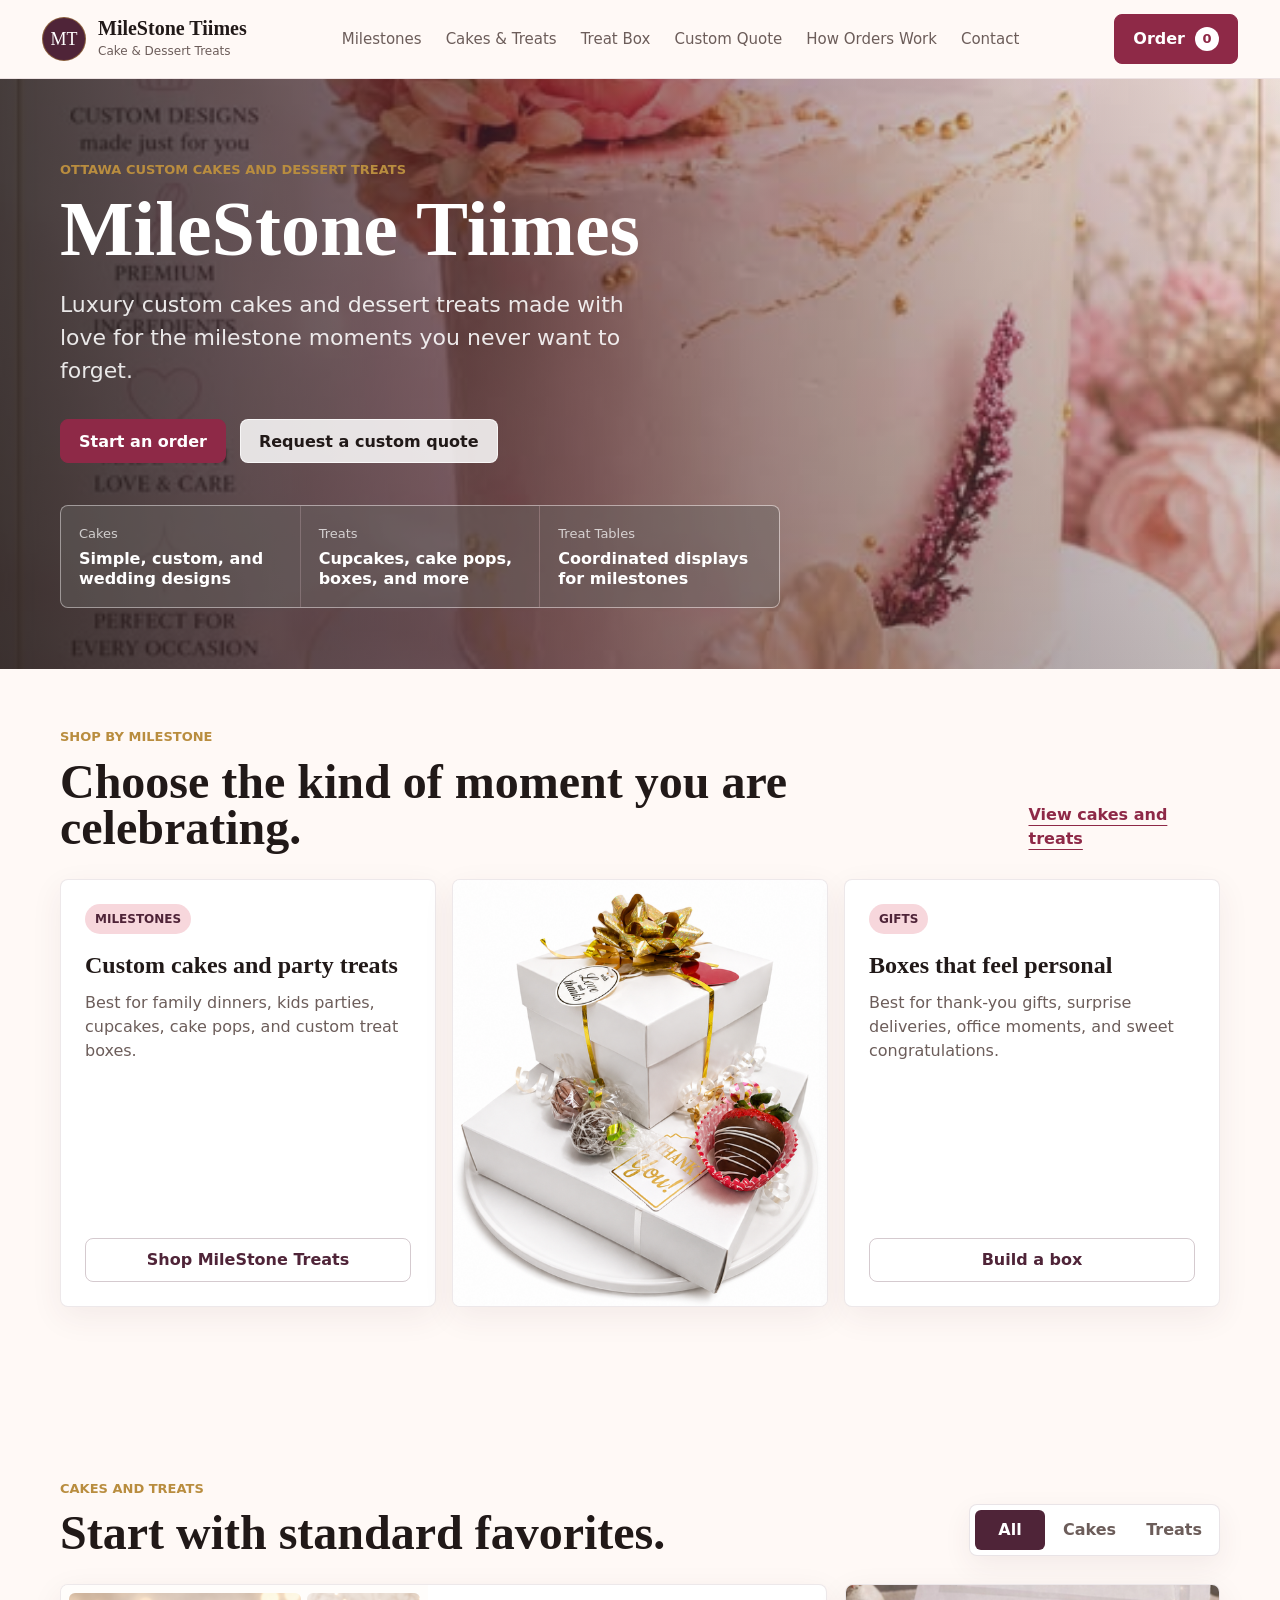
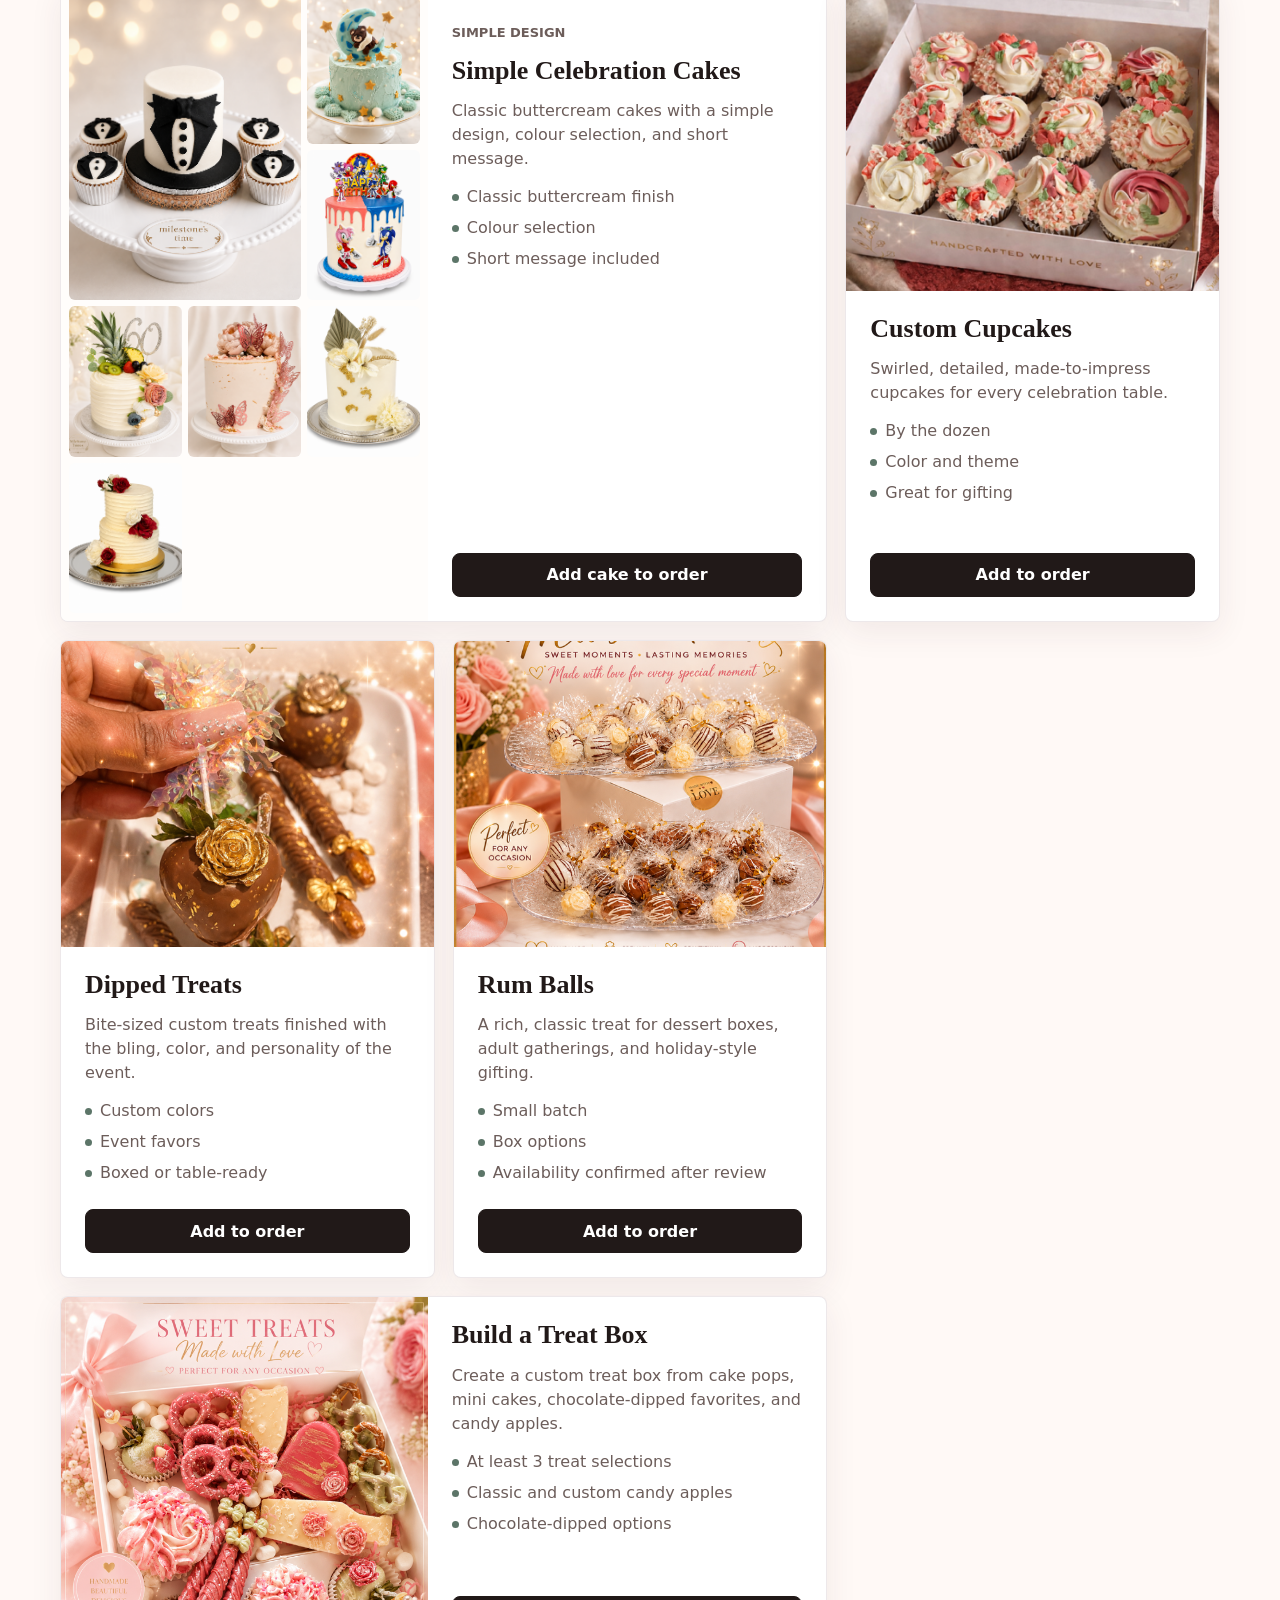
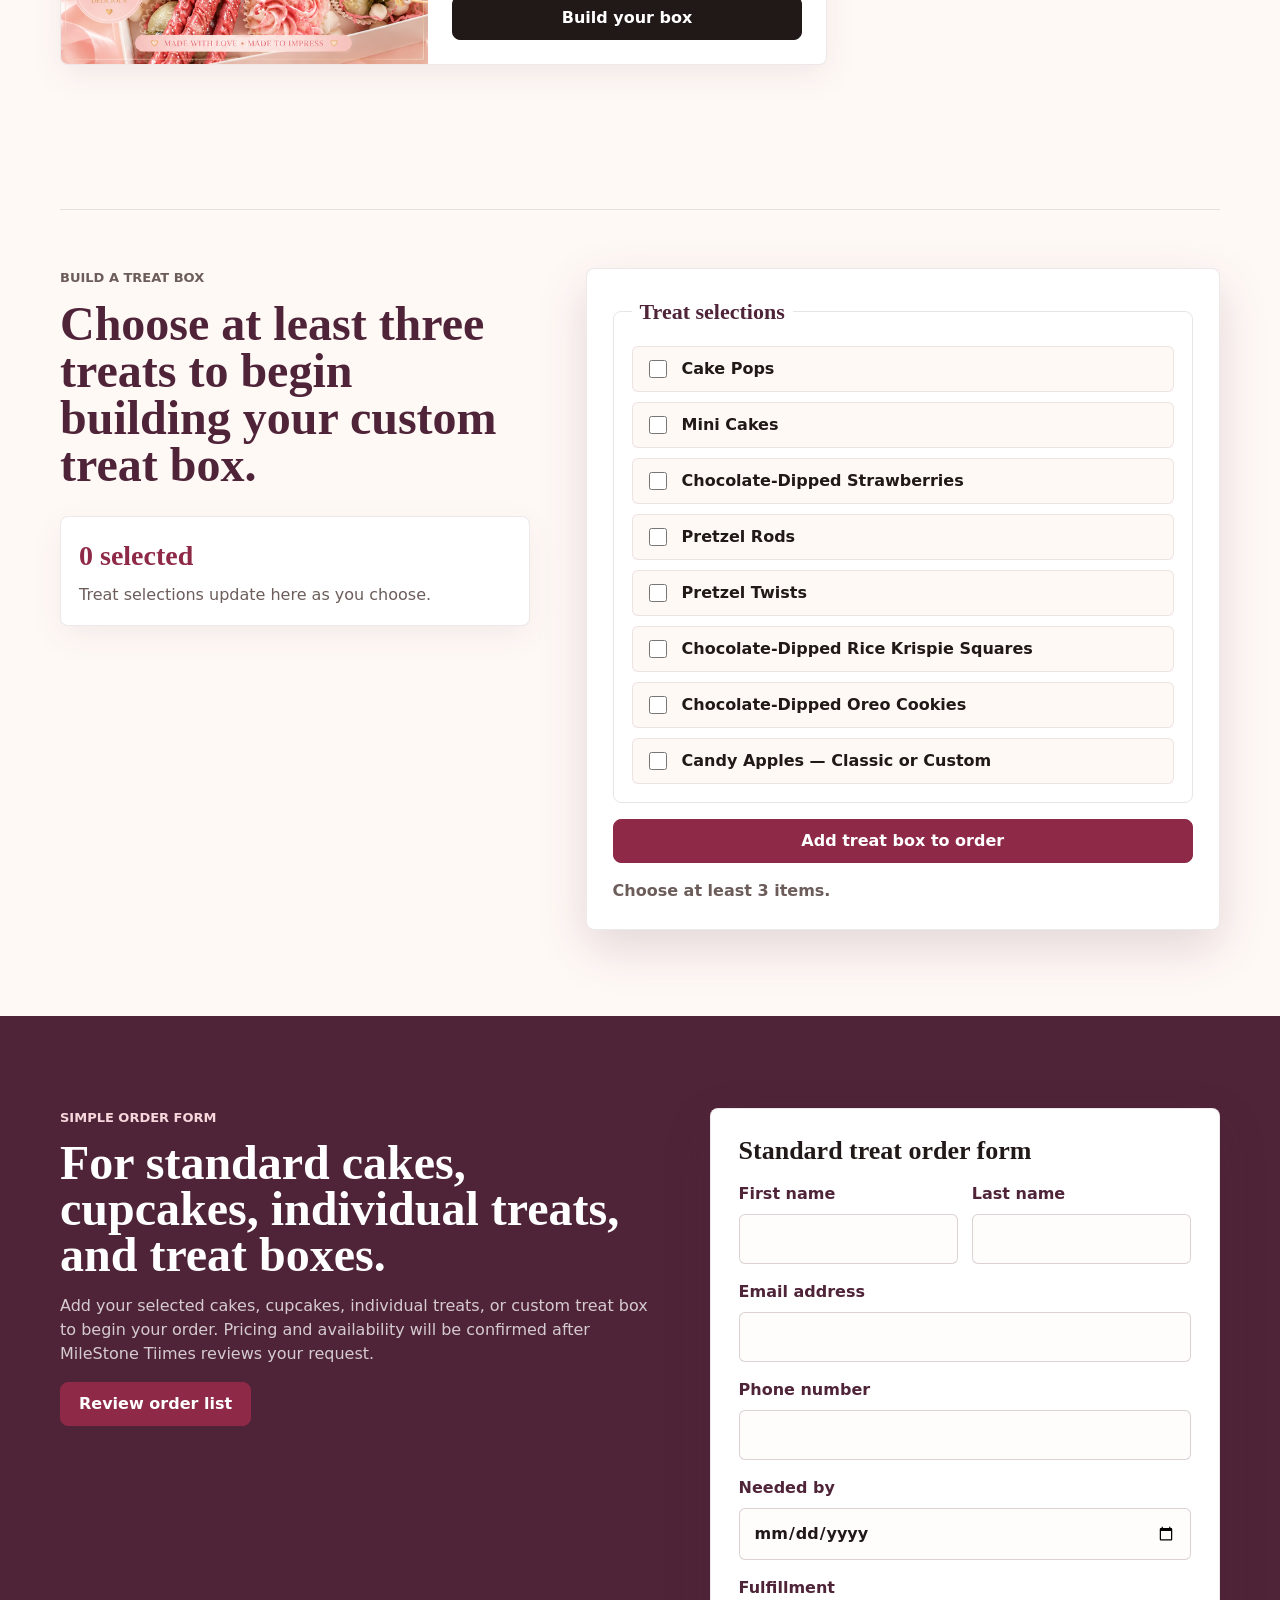
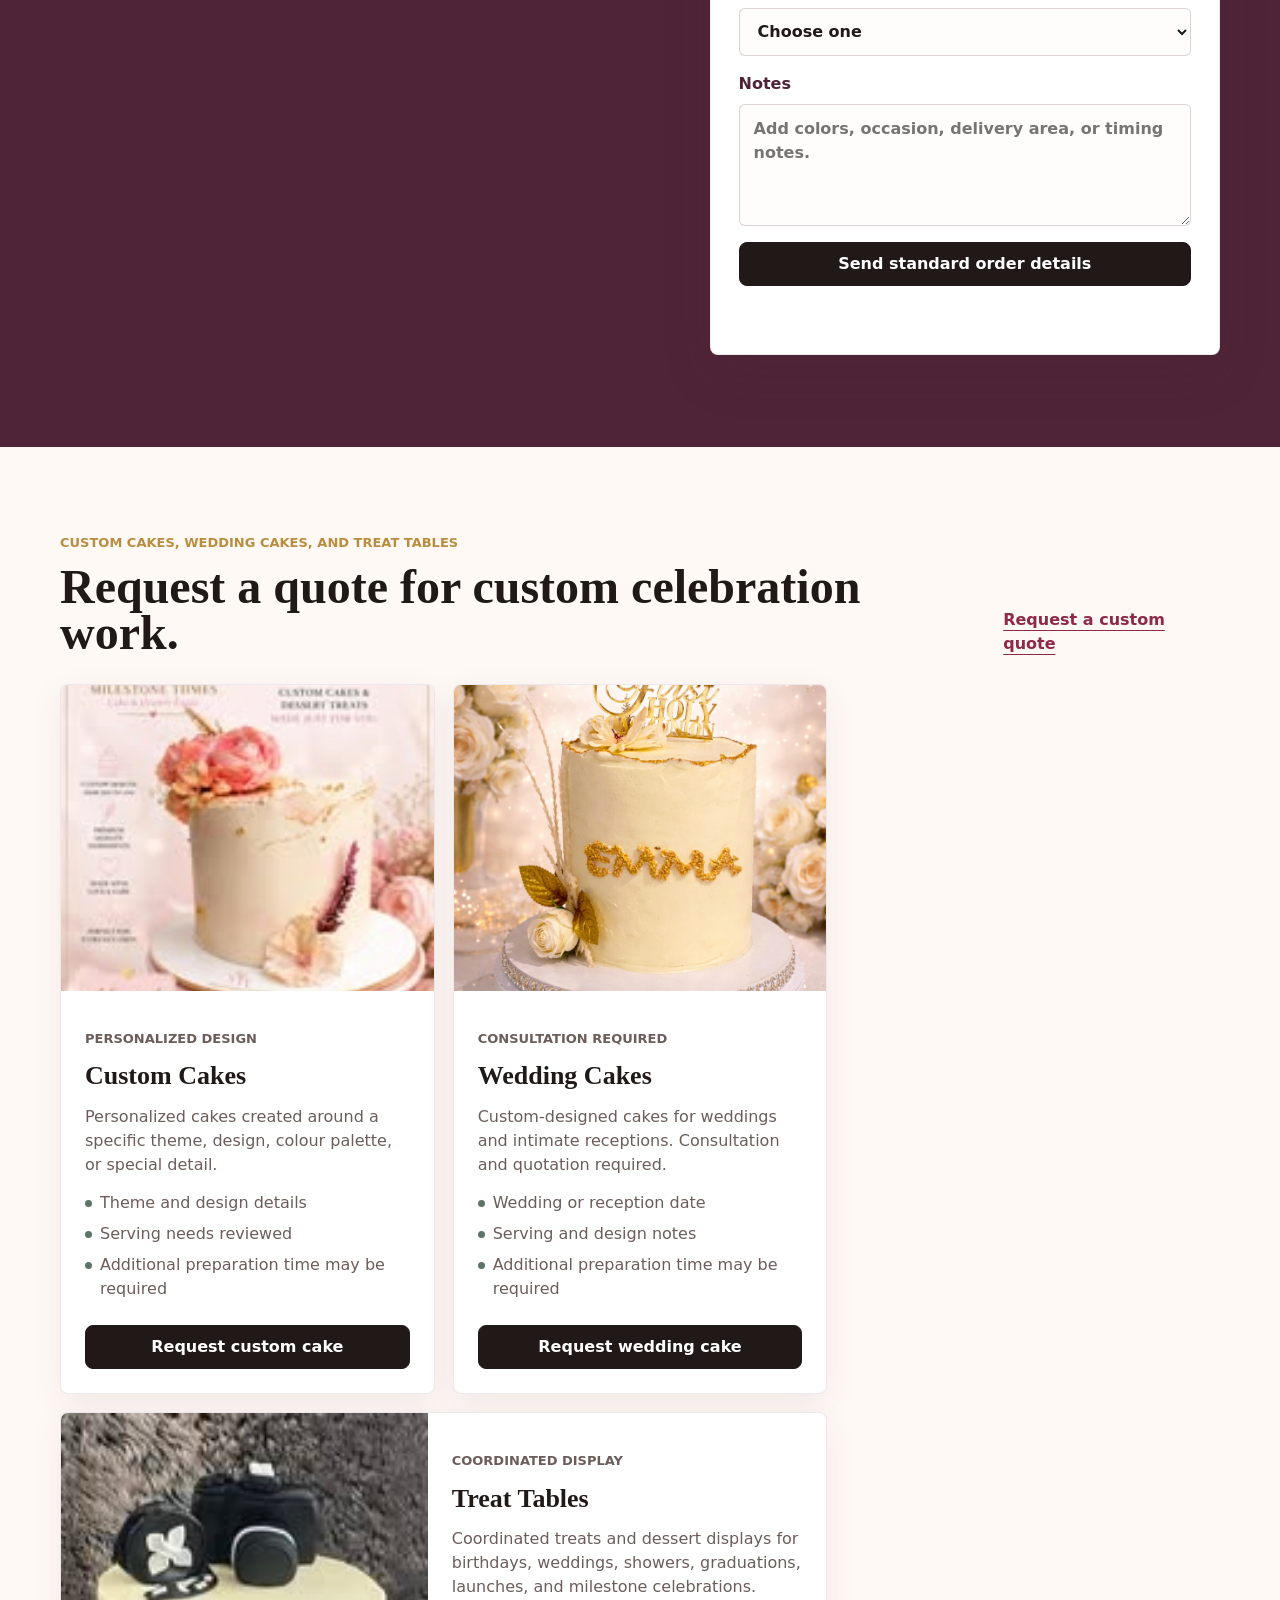
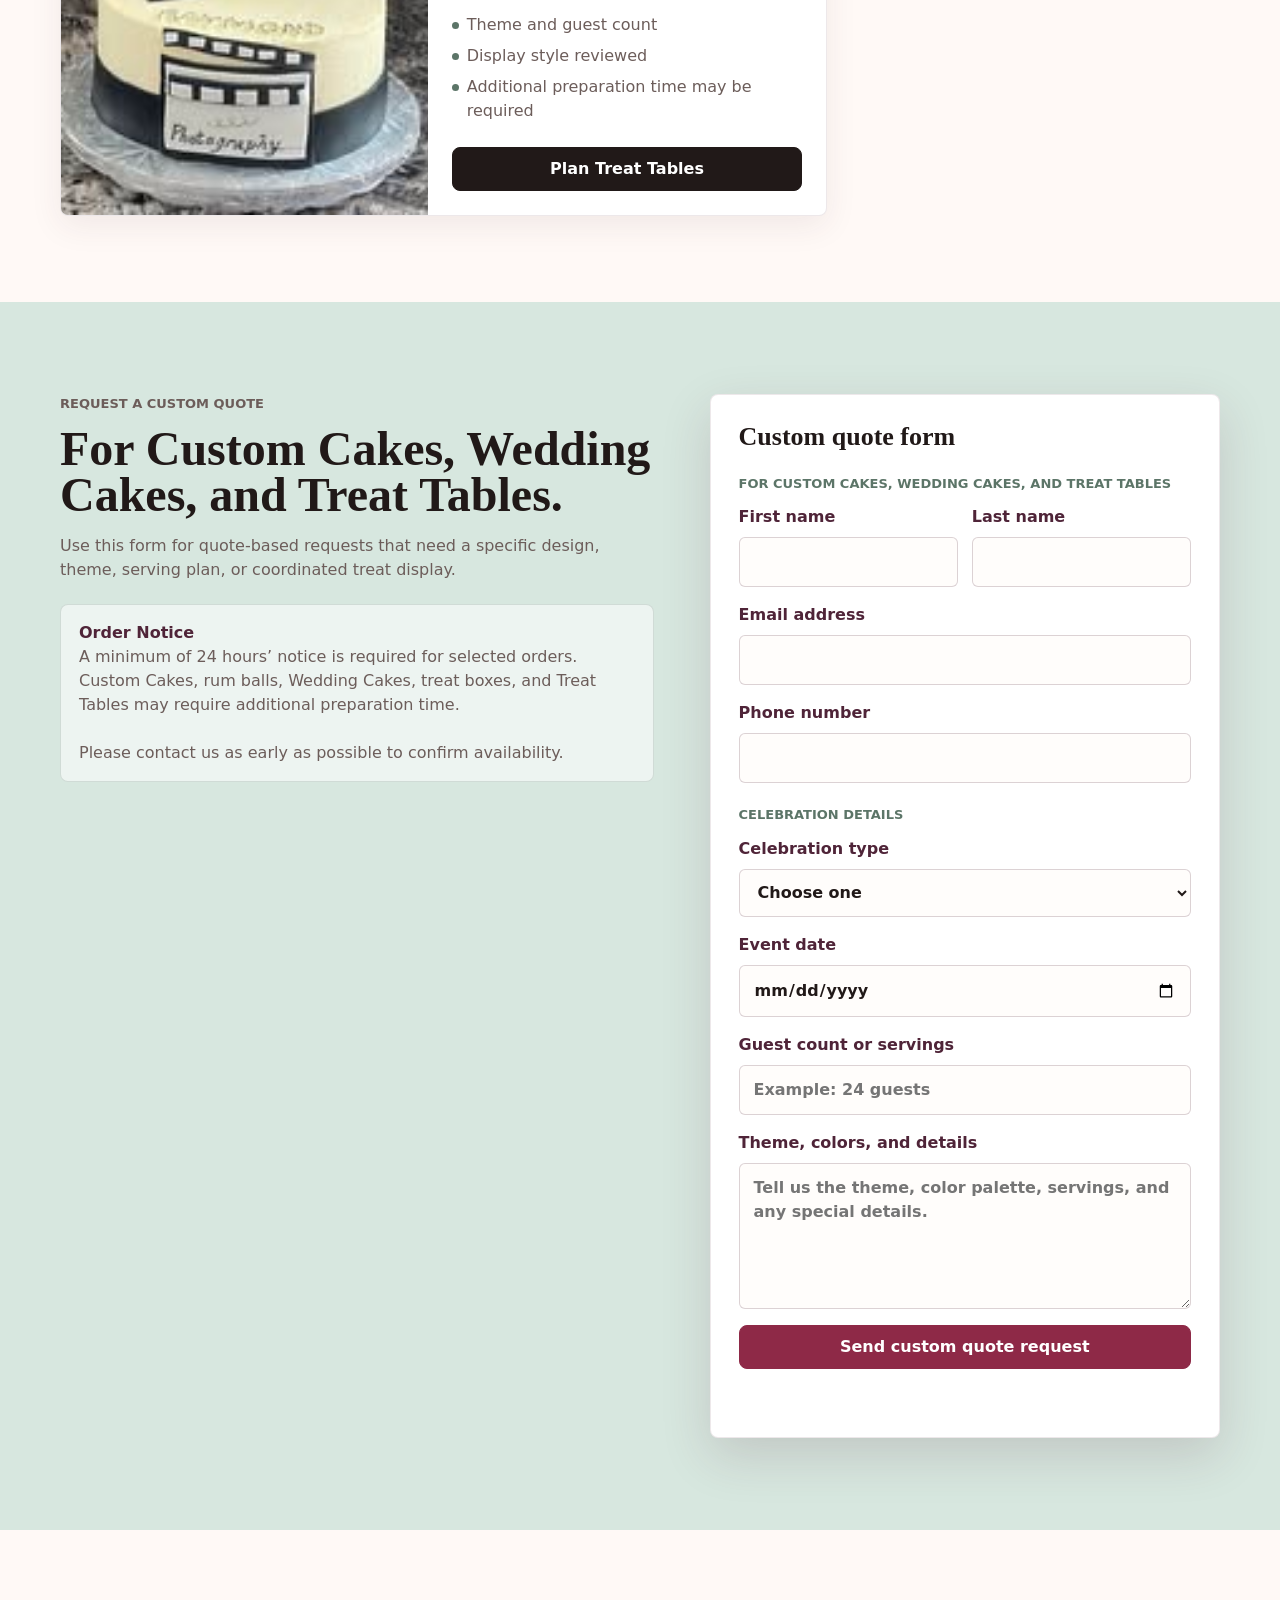
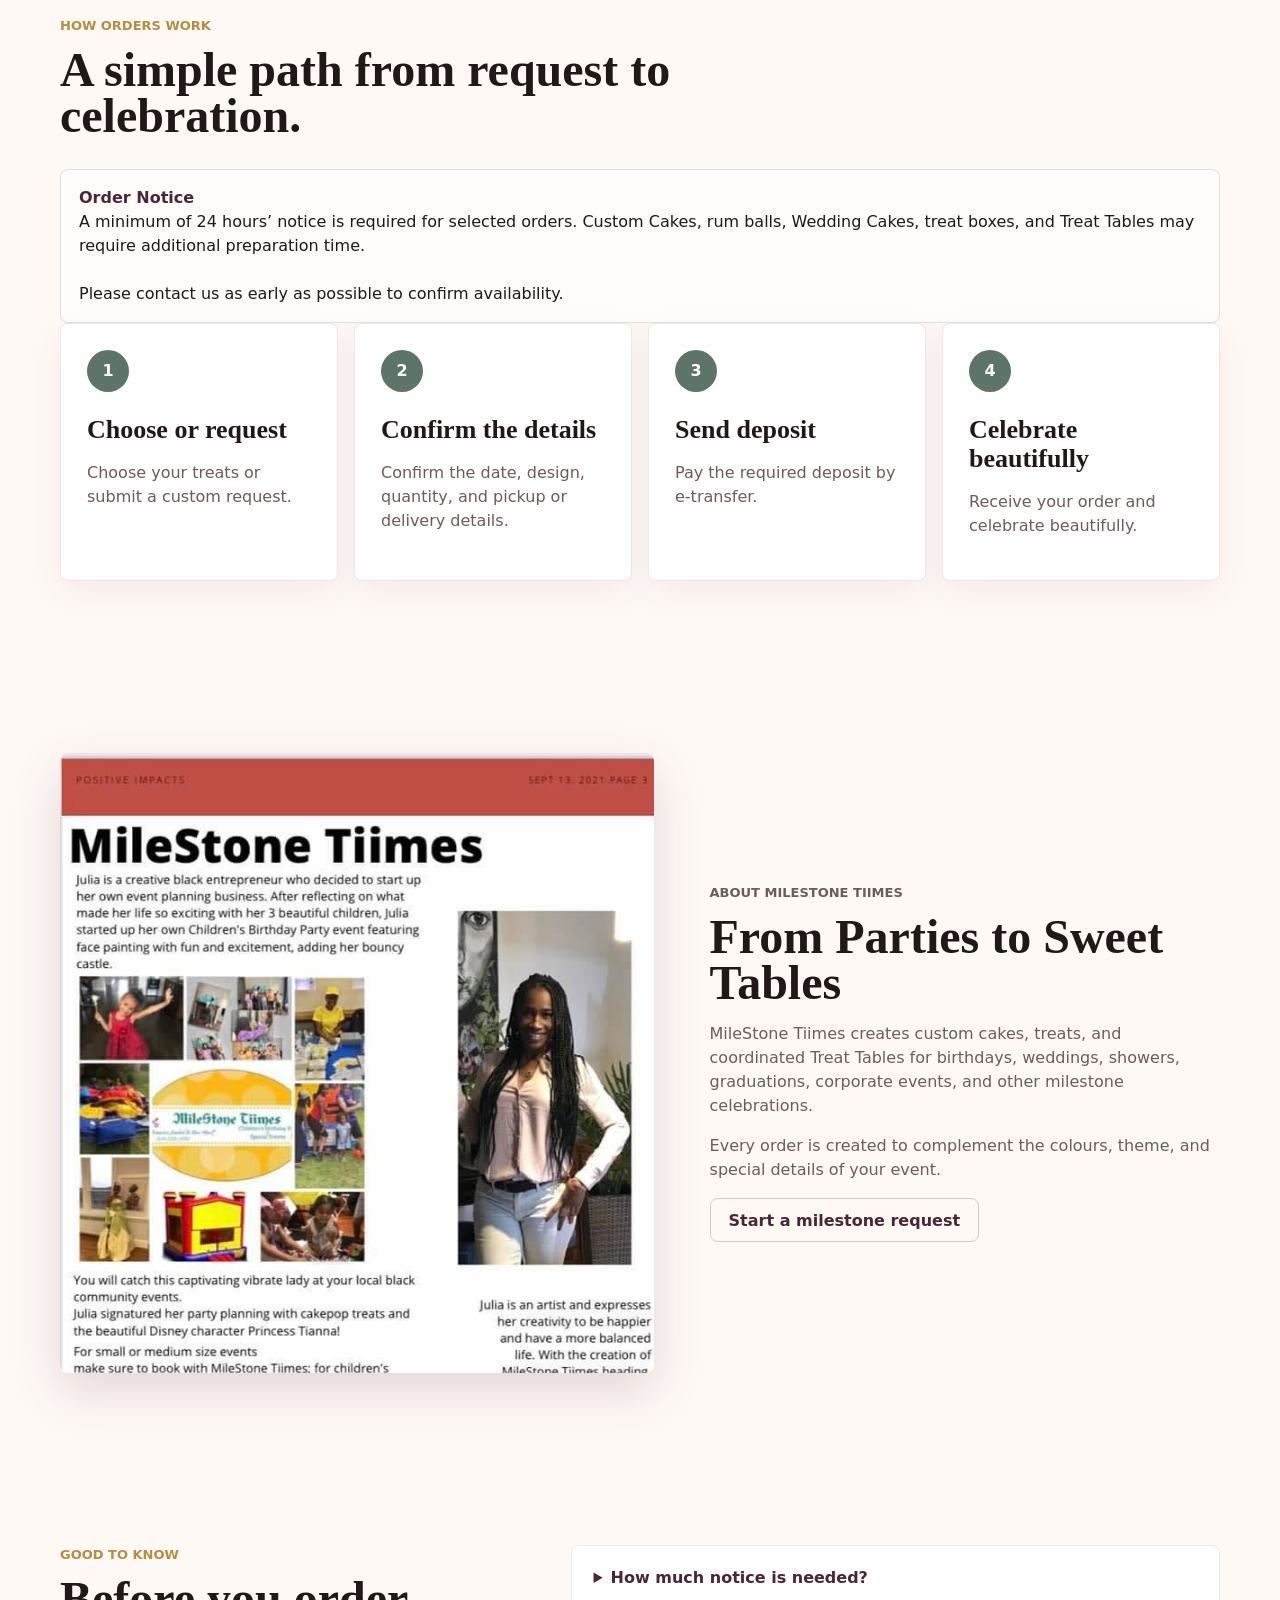
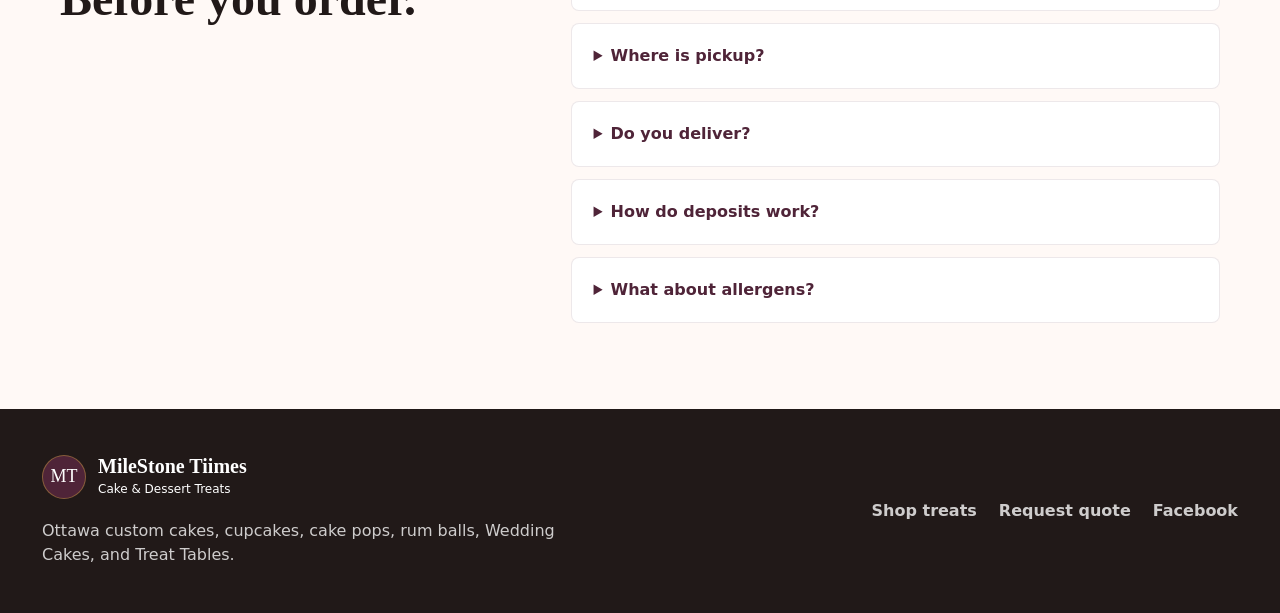
==== commit 17eab2a5: "Update MileStone Tiimes storefront content and images" ====
--- a/index.html
+++ b/index.html
@@ -11,7 +11,7 @@
     <meta property="og:title" content="MileStone Tiimes">
     <meta
       property="og:description"
-      content="Custom cakes, cupcakes, cake pops, rum balls, treat tables, and wedding cakes for Ottawa milestone moments."
+      content="Custom Cakes, cupcakes, cake pops, rum balls, Treat Tables, and Wedding Cakes for Ottawa milestone moments."
     >
     <meta property="og:image" content="assets/images/custom-cake-promo.jpg">
     <link rel="stylesheet" href="styles.css">
@@ -33,11 +33,11 @@
       </button>
 
       <nav class="site-nav" id="site-nav" aria-label="Primary navigation">
-        <a href="#shop">Shop</a>
-        <a href="#occasions">Occasions</a>
-        <a href="#custom">Custom</a>
-        <a href="#events">Events</a>
-        <a href="#checkout">Checkout</a>
+        <a href="#milestones">Milestones</a>
+        <a href="#shop">Cakes &amp; Treats</a>
+        <a href="#treat-box">Treat Box</a>
+        <a href="#custom">Custom Quote</a>
+        <a href="#how-orders-work">How Orders Work</a>
         <a href="#contact">Contact</a>
       </nav>
 
@@ -62,102 +62,46 @@
           </p>
           <div class="hero-actions" aria-label="Primary actions">
             <a class="button button-primary" href="#shop">Start an order</a>
-            <a class="button button-soft" href="#custom">Plan a custom event</a>
+            <a class="button button-soft" href="#custom">Request a custom quote</a>
           </div>
           <dl class="hero-facts" aria-label="Ordering facts">
             <div>
-              <dt>Pickup</dt>
-              <dd>Gloucester area</dd>
+              <dt>Cakes</dt>
+              <dd>Simple, custom, and wedding designs</dd>
             </div>
             <div>
-              <dt>Order Notice</dt>
-              <dd>24 hours&rsquo; lead time required. Some custom orders may require additional preparation time.</dd>
+              <dt>Treats</dt>
+              <dd>Cupcakes, cake pops, boxes, and more</dd>
             </div>
             <div>
-              <dt>Payment</dt>
-              <dd>E-transfer deposit</dd>
+              <dt>Treat Tables</dt>
+              <dd>Coordinated displays for milestones</dd>
             </div>
           </dl>
         </div>
       </section>
 
-      <section class="order-strip" aria-label="Fast ordering options">
-        <a href="#shop">
-          <strong>Quick treats</strong>
-          <span>Cupcakes, cake pops, rum balls, boxes</span>
-        </a>
-        <a href="#custom">
-          <strong>Custom cakes</strong>
-          <span>Birthdays, themes, premium finishes</span>
-        </a>
-        <a href="#events">
-          <strong>Event tables</strong>
-          <span>Weddings, showers, milestone parties</span>
-        </a>
-      </section>
-
-      <section class="section intro-band" aria-labelledby="intro-title">
-        <div class="section-kicker">Made for your moment</div>
-        <div class="intro-grid">
-          <div>
-            <h2 id="intro-title">Desserts that make the celebration feel personal.</h2>
-          </div>
-          <div class="intro-copy">
-            <p>
-              MileStone Tiimes brings a balanced mix of elegant, warm, and sparkly
-              design to Ottawa celebrations. The first online experience is built
-              around what customers already ask for: simple birthday cakes, cupcakes,
-              cake pops, rum balls, standard treat boxes, wedding cakes, and treat tables.
-            </p>
-          </div>
-        </div>
-      </section>
-
-      <section class="trust-strip" aria-label="Why customers choose MileStone Tiimes">
-        <div>
-          <strong>Designed around your event</strong>
-          <span>Colors, theme, servings, and pickup or delivery timing are reviewed before confirmation.</span>
-        </div>
-        <div>
-          <strong>Fresh to order</strong>
-          <span>Every request is prepared for the date and moment it needs to serve.</span>
-        </div>
-        <div>
-          <strong>Ottawa first</strong>
-          <span>Gloucester-area pickup and local delivery now, with Canada-wide shipping planned next.</span>
-        </div>
-      </section>
-
-      <section class="section occasion-section" id="occasions" aria-labelledby="occasion-title">
+      <section class="section occasion-section" id="milestones" aria-labelledby="occasion-title">
         <div class="section-heading">
           <div>
             <p class="section-kicker">Shop by milestone</p>
-            <h2 id="occasion-title">Find the right dessert path faster.</h2>
-          </div>
-          <a class="text-link" href="#custom">Start custom request</a>
+            <h2 id="occasion-title">Choose the kind of moment you are celebrating.</h2>
+          </div>
+          <a class="text-link" href="#shop">View cakes and treats</a>
         </div>
 
         <div class="milestone-grid">
           <article>
-            <span>Birthday</span>
-            <h3>Simple cakes and party treats</h3>
-            <p>Best for family dinners, kids parties, themed cupcakes, cake pops, and standard boxes.</p>
-            <button class="button button-soft-outline" type="button" data-quote="Simple Birthday Cake">Plan birthday</button>
-          </article>
+            <span>MileStones</span>
+            <h3>Custom cakes and party treats</h3>
+            <p>Best for family dinners, kids parties, cupcakes, cake pops, and custom treat boxes.</p>
+            <button class="button button-soft-outline" type="button" data-scroll-target="#shop">Shop MileStone Treats</button>
+          </article>
+          <figure class="milestone-image">
+            <img src="assets/images/milestone-gift-box.png" alt="Gift box with chocolate-dipped strawberries and wrapped treats">
+          </figure>
           <article>
-            <span>Wedding</span>
-            <h3>Elegant cake moments</h3>
-            <p>Best for intimate weddings, showers, dessert tables, and coordinated color palettes.</p>
-            <button class="button button-soft-outline" type="button" data-quote="Wedding Cake">Plan wedding</button>
-          </article>
-          <article>
-            <span>Event</span>
-            <h3>Treat tables with presence</h3>
-            <p>Best for milestone parties, launches, graduations, and celebrations with a guest count.</p>
-            <button class="button button-soft-outline" type="button" data-quote="Treat Table">Plan event</button>
-          </article>
-          <article>
-            <span>Gift</span>
+            <span>Gifts</span>
             <h3>Boxes that feel personal</h3>
             <p>Best for thank-you gifts, surprise deliveries, office moments, and sweet congratulations.</p>
             <button class="button button-soft-outline" type="button" data-scroll-target="#treat-box">Build a box</button>
@@ -168,42 +112,48 @@
       <section class="section shop-section" id="shop" aria-labelledby="shop-title">
         <div class="section-heading">
           <div>
-            <p class="section-kicker">Orderable favorites</p>
-            <h2 id="shop-title">Start with something sweet.</h2>
+            <p class="section-kicker">Cakes and Treats</p>
+            <h2 id="shop-title">Start with standard favorites.</h2>
           </div>
           <div class="filter-controls" aria-label="Filter products">
             <button class="filter-button is-active" type="button" data-filter="all">All</button>
+            <button class="filter-button" type="button" data-filter="cakes">Cakes</button>
             <button class="filter-button" type="button" data-filter="treats">Treats</button>
-            <button class="filter-button" type="button" data-filter="cakes">Cakes</button>
-            <button class="filter-button" type="button" data-filter="events">Events</button>
           </div>
         </div>
 
         <div class="product-grid" data-products>
-          <article class="product-card" data-category="cakes">
-            <img src="assets/images/custom-cake-promo.jpg" alt="Pink and gold custom celebration cake">
-            <div class="product-body">
-              <p class="product-type">Minimum 24 hours</p>
-              <h3>Simple Birthday Cakes</h3>
-              <p>Elegant birthday cakes for milestone dinners, family parties, and classic celebration moments.</p>
-              <ul>
-                <li>Order notice may vary</li>
-                <li>Pickup or delivery</li>
-                <li>Deposit by e-transfer</li>
-              </ul>
-              <button class="button button-dark" type="button" data-quote="Simple Birthday Cake">Request cake</button>
+          <article class="product-card product-card-wide cake-showcase-card" data-category="cakes">
+            <div class="cake-gallery" aria-label="Simple Celebration Cakes gallery">
+              <img class="cake-gallery-feature" src="assets/images/cake-gallery-tuxedo.png" alt="Tuxedo-inspired cake with matching cupcakes">
+              <img src="assets/images/cake-gallery-moon-bear.png" alt="Moon and teddy bear celebration cake">
+              <img src="assets/images/cake-gallery-character-birthday.png" alt="Colourful character birthday cake">
+              <img src="assets/images/cake-gallery-floral-fruit.png" alt="Floral fruit cake with sixtieth birthday topper">
+              <img src="assets/images/cake-gallery-butterfly.png" alt="Pink butterfly celebration cake">
+              <img src="assets/images/cake-gallery-gold-floral.png" alt="Cream and gold floral celebration cake">
+              <img src="assets/images/cake-gallery-two-tier-roses.png" alt="Two-tier cake with red and white roses">
+            </div>
+            <div class="product-body">
+              <p class="product-type">Simple design</p>
+              <h3>Simple Celebration Cakes</h3>
+              <p>Classic buttercream cakes with a simple design, colour selection, and short message.</p>
+              <ul>
+                <li>Classic buttercream finish</li>
+                <li>Colour selection</li>
+                <li>Short message included</li>
+              </ul>
+              <button class="button button-dark" type="button" data-add-product="Simple Celebration Cake">Add cake to order</button>
             </div>
           </article>
 
           <article class="product-card" data-category="treats">
-            <img src="assets/images/cupcake-luxury.jpg" alt="Pink custom cupcakes in a gift box">
-            <div class="product-body">
-              <p class="product-type">Minimum 24 hours</p>
+            <img src="assets/images/custom-cupcakes-box.png" alt="Box of pink and cream MileStone Tiimes custom cupcakes">
+            <div class="product-body">
               <h3>Custom Cupcakes</h3>
               <p>Swirled, detailed, made-to-impress cupcakes for every celebration table.</p>
               <ul>
                 <li>By the dozen</li>
-                <li>Color and theme notes</li>
+                <li>Color and theme</li>
                 <li>Great for gifting</li>
               </ul>
               <button class="button button-dark" type="button" data-add-product="Custom Cupcakes">Add to order</button>
@@ -211,180 +161,117 @@
           </article>
 
           <article class="product-card" data-category="treats">
-            <img src="assets/images/bling-treats.jpg" alt="Gold and turquoise custom cake pop with sparkle detail">
-            <div class="product-body">
-              <p class="product-type">Minimum 24 hours</p>
-              <h3>Cake Pops</h3>
+            <img src="assets/images/dipped-treats-gold-strawberries.png" alt="Chocolate-dipped strawberries and pretzel rods with gold details">
+            <div class="product-body">
+              <h3>Dipped Treats</h3>
               <p>Bite-sized custom treats finished with the bling, color, and personality of the event.</p>
               <ul>
                 <li>Custom colors</li>
                 <li>Event favors</li>
                 <li>Boxed or table-ready</li>
               </ul>
-              <button class="button button-dark" type="button" data-add-product="Cake Pops">Add to order</button>
+              <button class="button button-dark" type="button" data-add-product="Dipped Treats">Add to order</button>
             </div>
           </article>
 
           <article class="product-card" data-category="treats">
-            <img src="assets/images/treats-square-a.jpg" alt="MileStone Tiimes custom dessert detail">
-            <div class="product-body">
-              <p class="product-type">48 hours</p>
+            <img src="assets/images/rum-balls-sweet-moments.png" alt="Rum balls and wrapped sweet treats on silver trays">
+            <div class="product-body">
               <h3>Rum Balls</h3>
               <p>A rich, classic treat for dessert boxes, adult gatherings, and holiday-style gifting.</p>
               <ul>
                 <li>Small batch</li>
                 <li>Box options</li>
-                <li>Pickup or delivery</li>
+                <li>Availability confirmed after review</li>
               </ul>
               <button class="button button-dark" type="button" data-add-product="Rum Balls">Add to order</button>
             </div>
           </article>
 
-          <article class="product-card" data-category="treats">
-            <img src="assets/images/bling-square.jpg" alt="Sparkly MileStone Tiimes custom dessert box graphic">
-            <div class="product-body">
-              <p class="product-type">Choose 3 or more</p>
+          <article class="product-card product-card-wide" data-category="treats">
+            <img src="assets/images/treat-box-sweet-treats.png" alt="Pink custom treat box filled with dipped strawberries, pretzels, and sweet treats">
+            <div class="product-body">
               <h3>Build a Treat Box</h3>
-              <p>Mix and match your favorites to create the perfect treat box for any occasion.</p>
-              <ul>
-                <li>Cake pops and mini cakes</li>
-                <li>Chocolate-dipped favorites</li>
-                <li>Candy apples, classic or custom</li>
+              <p>Create a custom treat box from cake pops, mini cakes, chocolate-dipped favorites, and candy apples.</p>
+              <ul>
+                <li>At least 3 treat selections</li>
+                <li>Classic and custom candy apples</li>
+                <li>Chocolate-dipped options</li>
               </ul>
               <button class="button button-dark" type="button" data-scroll-target="#treat-box">Build your box</button>
             </div>
           </article>
-
-          <article class="product-card" data-category="events">
-            <img src="assets/images/cake-square.jpg" alt="Custom cake design for a premium celebration">
-            <div class="product-body">
-              <p class="product-type">Additional prep time</p>
-              <h3>Wedding Cakes</h3>
-              <p>Beautifully made, uniquely yours cakes for intimate weddings and signature reception moments.</p>
-              <ul>
-                <li>Quote required</li>
-                <li>Consultation notes</li>
-                <li>Deposit to confirm</li>
-              </ul>
-              <button class="button button-dark" type="button" data-quote="Wedding Cake">Start wedding request</button>
-            </div>
-          </article>
-
-          <article class="product-card product-card-wide" data-category="events">
-            <img src="assets/images/celebration-detail.jpg" alt="MileStone Tiimes custom dessert celebration detail">
-            <div class="product-body">
-              <p class="product-type">Additional prep time</p>
-              <h3>Treat Tables</h3>
-              <p>Coordinated dessert tables for showers, birthdays, weddings, launches, and milestone events.</p>
-              <ul>
-                <li>Quote required</li>
-                <li>Theme and guest count</li>
-                <li>Pickup or delivery planning</li>
-              </ul>
-              <button class="button button-dark" type="button" data-quote="Treat Table">Plan a treat table</button>
-            </div>
-          </article>
-        </div>
-
-        <section class="treat-box-section" id="treat-box" aria-labelledby="treat-box-title">
-          <div class="treat-box-layout">
-            <div>
-              <p class="section-kicker">Build a Treat Box</p>
-              <h2 id="treat-box-title">Mix and match your favorites.</h2>
-              <p>
-                Choose from the following treats to create your custom treat box.
-                Minimum selection: choose 3 items to start your treat box.
-              </p>
-              <div class="treat-box-note">
-                <strong data-treat-box-count>0 selected</strong>
-                <span>Mix and match your favorites to create the perfect treat box for any occasion.</span>
-              </div>
-            </div>
-
-            <form class="treat-box-builder" id="treat-box-builder">
-              <fieldset>
-                <legend>Signature treats</legend>
-                <label class="treat-option">
-                  <input type="checkbox" name="treats" value="Cake Pops">
-                  <span>Cake Pops</span>
-                </label>
-                <label class="treat-option">
-                  <input type="checkbox" name="treats" value="Mini Cakes">
-                  <span>Mini Cakes</span>
-                </label>
-              </fieldset>
-
-              <fieldset>
-                <legend>Chocolate-Dipped</legend>
-                <label class="treat-option">
-                  <input type="checkbox" name="treats" value="Chocolate-Dipped Strawberries">
-                  <span>Strawberries</span>
-                </label>
-                <label class="treat-option">
-                  <input type="checkbox" name="treats" value="Chocolate-Dipped Pretzel Rods">
-                  <span>Pretzel Rods</span>
-                </label>
-                <label class="treat-option">
-                  <input type="checkbox" name="treats" value="Chocolate-Dipped Pretzel Twists">
-                  <span>Pretzel Twists</span>
-                </label>
-                <label class="treat-option">
-                  <input type="checkbox" name="treats" value="Chocolate-Dipped Rice Krispy Squares">
-                  <span>Rice Krispy Squares</span>
-                </label>
-                <label class="treat-option">
-                  <input type="checkbox" name="treats" value="Chocolate-Dipped Oreo Cookies">
-                  <span>Oreo Cookies</span>
-                </label>
-              </fieldset>
-
-              <fieldset>
-                <legend>Candy Apples</legend>
-                <label class="treat-option">
-                  <input type="checkbox" name="treats" value="Candy Apples - Classic">
-                  <span>Classic</span>
-                </label>
-                <label class="treat-option">
-                  <input type="checkbox" name="treats" value="Candy Apples - Custom">
-                  <span>Custom</span>
-                </label>
-              </fieldset>
-
-              <button class="button button-primary" type="submit">Add treat box to order</button>
-              <p class="form-note" data-treat-box-status aria-live="polite">Choose at least 3 items.</p>
-            </form>
-          </div>
-        </section>
-      </section>
-
-      <section class="section custom-section" id="custom" aria-labelledby="custom-title">
-        <div class="split-layout">
-          <div class="custom-copy">
-            <p class="section-kicker">Custom order studio</p>
-            <h2 id="custom-title">Tell us the milestone. We will shape the dessert around it.</h2>
+        </div>
+      </section>
+
+      <section class="section treat-box-section" id="treat-box" aria-labelledby="treat-box-title">
+        <div class="treat-box-layout">
+          <div>
+            <p class="section-kicker">Build a Treat Box</p>
+            <h2 id="treat-box-title">Choose at least three treats to begin building your custom treat box.</h2>
+            <div class="treat-box-note">
+              <strong data-treat-box-count>0 selected</strong>
+              <span>Treat selections update here as you choose.</span>
+            </div>
+          </div>
+
+          <form class="treat-box-builder" id="treat-box-builder">
+            <fieldset>
+              <legend>Treat selections</legend>
+              <label class="treat-option">
+                <input type="checkbox" name="treats" value="Cake Pops">
+                <span>Cake Pops</span>
+              </label>
+              <label class="treat-option">
+                <input type="checkbox" name="treats" value="Mini Cakes">
+                <span>Mini Cakes</span>
+              </label>
+              <label class="treat-option">
+                <input type="checkbox" name="treats" value="Chocolate-Dipped Strawberries">
+                <span>Chocolate-Dipped Strawberries</span>
+              </label>
+              <label class="treat-option">
+                <input type="checkbox" name="treats" value="Pretzel Rods">
+                <span>Pretzel Rods</span>
+              </label>
+              <label class="treat-option">
+                <input type="checkbox" name="treats" value="Pretzel Twists">
+                <span>Pretzel Twists</span>
+              </label>
+              <label class="treat-option">
+                <input type="checkbox" name="treats" value="Chocolate-Dipped Rice Krispie Squares">
+                <span>Chocolate-Dipped Rice Krispie Squares</span>
+              </label>
+              <label class="treat-option">
+                <input type="checkbox" name="treats" value="Chocolate-Dipped Oreo Cookies">
+                <span>Chocolate-Dipped Oreo Cookies</span>
+              </label>
+              <label class="treat-option">
+                <input type="checkbox" name="treats" value="Candy Apples - Classic or Custom">
+                <span>Candy Apples &mdash; Classic or Custom</span>
+              </label>
+            </fieldset>
+
+            <button class="button button-primary" type="submit">Add treat box to order</button>
+            <p class="form-note" data-treat-box-status aria-live="polite">Choose at least 3 items.</p>
+          </form>
+        </div>
+      </section>
+
+      <section class="section checkout-section" id="checkout" aria-labelledby="checkout-title">
+        <div class="checkout-grid">
+          <div>
+            <p class="section-kicker">Simple order form</p>
+            <h2 id="checkout-title">For standard cakes, cupcakes, individual treats, and treat boxes.</h2>
             <p>
-              Custom cakes, wedding cakes, and treat tables are quote-based so every
-              detail can be matched to the event: palette, theme, guest count, finish,
-              delivery needs, and the kind of reveal the host wants.
+              Add your selected cakes, cupcakes, individual treats, or custom treat box to begin your order.
+              Pricing and availability will be confirmed after MileStone Tiimes reviews your request.
             </p>
-            <p class="order-notice-copy">
-              <strong>Order Notice:</strong> 24 hours&rsquo; lead time required. Some custom orders may require additional preparation time.
-            </p>
-            <div class="notice-grid" aria-label="Order notice">
-              <div>
-                <strong>Minimum 24 hours</strong>
-                <span>Cupcakes, cake pops, cakes</span>
-              </div>
-              <div>
-                <strong>48 hours</strong>
-                <span>Custom cakes, rum balls</span>
-              </div>
-            </div>
-          </div>
-
-          <form class="quote-form" id="quote-form">
-            <h3>Request a custom quote</h3>
-            <p class="form-subhead">Contact info</p>
+            <button class="button button-primary" type="button" data-open-cart>Review order list</button>
+          </div>
+
+          <form class="checkout-form" id="checkout-form">
+            <h3>Standard treat order form</h3>
             <div class="field-row">
               <label>
                 First name
@@ -403,16 +290,141 @@
               Phone number
               <input type="tel" name="phone" autocomplete="tel" required>
             </label>
+            <label>
+              Needed by
+              <input type="date" name="neededBy" required>
+            </label>
+            <label>
+              Fulfillment
+              <select name="fulfillment" required>
+                <option value="">Choose one</option>
+                <option>Gloucester-area pickup</option>
+                <option>Ottawa local delivery</option>
+              </select>
+            </label>
+            <label>
+              Notes
+              <textarea name="notes" rows="4" placeholder="Add colors, occasion, delivery area, or timing notes."></textarea>
+            </label>
+            <button class="button button-dark" type="submit">Send standard order details</button>
+            <p class="form-note" data-checkout-status aria-live="polite"></p>
+            <div class="handoff-panel is-hidden" data-checkout-handoff>
+              <p>Order details are ready for Julia.</p>
+              <div class="handoff-actions">
+                <a class="button button-primary" href="#" data-checkout-email>Open email</a>
+                <a class="button button-soft-outline" href="#" data-checkout-dm target="_blank" rel="noreferrer">Open Facebook DM</a>
+                <button class="button button-dark" type="button" data-copy-checkout>Copy details</button>
+              </div>
+              <textarea data-checkout-summary rows="7" readonly aria-label="Order summary"></textarea>
+            </div>
+          </form>
+        </div>
+      </section>
+
+      <section class="section services-section" id="services" aria-labelledby="services-title">
+        <div class="section-heading">
+          <div>
+            <p class="section-kicker">Custom Cakes, Wedding Cakes, and Treat Tables</p>
+            <h2 id="services-title">Request a quote for custom celebration work.</h2>
+          </div>
+          <a class="text-link" href="#custom">Request a custom quote</a>
+        </div>
+
+        <div class="product-grid">
+          <article class="product-card">
+            <img src="assets/images/cake-square.jpg" alt="Custom cake design for a premium celebration">
+            <div class="product-body">
+              <p class="product-type">Personalized design</p>
+              <h3>Custom Cakes</h3>
+              <p>Personalized cakes created around a specific theme, design, colour palette, or special detail.</p>
+              <ul>
+                <li>Theme and design details</li>
+                <li>Serving needs reviewed</li>
+                <li>Additional preparation time may be required</li>
+              </ul>
+              <button class="button button-dark" type="button" data-quote="Custom Cakes">Request custom cake</button>
+            </div>
+          </article>
+
+          <article class="product-card">
+            <img src="assets/images/wedding-shower-cake-placeholder.png" alt="Elegant white and gold celebration cake">
+            <div class="product-body">
+              <p class="product-type">Consultation required</p>
+              <h3>Wedding Cakes</h3>
+              <p>Custom-designed cakes for weddings and intimate receptions. Consultation and quotation required.</p>
+              <ul>
+                <li>Wedding or reception date</li>
+                <li>Serving and design notes</li>
+                <li>Additional preparation time may be required</li>
+              </ul>
+              <button class="button button-dark" type="button" data-quote="Wedding Cakes">Request wedding cake</button>
+            </div>
+          </article>
+
+          <article class="product-card product-card-wide">
+            <img src="assets/images/celebration-detail.jpg" alt="MileStone Tiimes custom dessert celebration detail">
+            <div class="product-body">
+              <p class="product-type">Coordinated display</p>
+              <h3>Treat Tables</h3>
+              <p>Coordinated treats and dessert displays for birthdays, weddings, showers, graduations, launches, and milestone celebrations.</p>
+              <ul>
+                <li>Theme and guest count</li>
+                <li>Display style reviewed</li>
+                <li>Additional preparation time may be required</li>
+              </ul>
+              <button class="button button-dark" type="button" data-quote="Treat Tables">Plan Treat Tables</button>
+            </div>
+          </article>
+        </div>
+      </section>
+
+      <section class="section custom-section" id="custom" aria-labelledby="custom-title">
+        <div class="split-layout">
+          <div class="custom-copy">
+            <p class="section-kicker">Request a Custom Quote</p>
+            <h2 id="custom-title">For Custom Cakes, Wedding Cakes, and Treat Tables.</h2>
+            <p>
+              Use this form for quote-based requests that need a specific design,
+              theme, serving plan, or coordinated treat display.
+            </p>
+            <p class="order-notice-copy">
+              <strong>Order Notice</strong><br>
+              A minimum of 24 hours&rsquo; notice is required for selected orders. Custom Cakes,
+              rum balls, Wedding Cakes, treat boxes, and Treat Tables may require additional
+              preparation time.<br><br>
+              Please contact us as early as possible to confirm availability.
+            </p>
+          </div>
+
+          <form class="quote-form" id="quote-form">
+            <h3>Custom quote form</h3>
+            <p class="form-subhead">For Custom Cakes, Wedding Cakes, and Treat Tables</p>
+            <div class="field-row">
+              <label>
+                First name
+                <input type="text" name="firstName" autocomplete="given-name" required>
+              </label>
+              <label>
+                Last name
+                <input type="text" name="lastName" autocomplete="family-name" required>
+              </label>
+            </div>
+            <label>
+              Email address
+              <input type="email" name="email" autocomplete="email" required>
+            </label>
+            <label>
+              Phone number
+              <input type="tel" name="phone" autocomplete="tel" required>
+            </label>
             <p class="form-subhead">Celebration details</p>
             <label>
               Celebration type
               <select name="eventType" id="event-type" required>
                 <option value="">Choose one</option>
-                <option>Simple Birthday Cake</option>
-                <option>Custom Cake</option>
-                <option>Wedding Cake</option>
-                <option>Treat Table</option>
-                <option>Build a Treat Box</option>
+                <option>Custom Cakes</option>
+                <option>Wedding Cakes</option>
+                <option>Treat Tables</option>
               </select>
             </label>
             <label>
@@ -425,9 +437,9 @@
             </label>
             <label>
               Theme, colors, and details
-              <textarea name="details" rows="5" placeholder="Tell us the colors, occasion, inspiration, and delivery needs."></textarea>
-            </label>
-            <button class="button button-primary" type="submit">Send quote request</button>
+              <textarea name="details" rows="5" placeholder="Tell us the theme, color palette, servings, and any special details."></textarea>
+            </label>
+            <button class="button button-primary" type="submit">Send custom quote request</button>
             <p class="form-note" data-quote-status aria-live="polite"></p>
             <div class="handoff-panel is-hidden" data-quote-handoff>
               <p>Quote details are ready for Julia.</p>
@@ -442,133 +454,37 @@
         </div>
       </section>
 
-      <section class="section events-section" id="events" aria-labelledby="events-title">
-        <div class="section-heading">
-          <div>
-            <p class="section-kicker">Celebration paths</p>
-            <h2 id="events-title">Built for milestone planners.</h2>
-          </div>
-          <a class="text-link" href="https://www.facebook.com/people/MileStone-Tiimes/100064224105993/" target="_blank" rel="noreferrer">
-            Message on Facebook
-          </a>
-        </div>
-
-        <div class="occasion-grid">
-          <a class="occasion-card" href="birthday-moments.html">
-            <span>01</span>
-            <h3>Birthday moments</h3>
-            <p>Simple cakes, themed cupcakes, cake pops, and boxes for the celebration everyone remembers.</p>
-            <strong>Explore path</strong>
-          </a>
-          <a class="occasion-card" href="wedding-shower-tables.html">
-            <span>02</span>
-            <h3>Wedding and shower tables</h3>
-            <p>Elegant dessert moments coordinated by palette, guest count, and the flow of the event.</p>
-            <strong>Explore path</strong>
-          </a>
-          <a class="occasion-card" href="giftable-treats.html">
-            <span>03</span>
-            <h3>Giftable treats</h3>
-            <p>Boxes and small-batch sweets for thank-you gestures, surprise deliveries, and personal wins.</p>
-            <strong>Explore path</strong>
-          </a>
-        </div>
-      </section>
-
-      <section class="visual-band" aria-label="MileStone Tiimes gallery">
-        <img src="assets/images/bling-treats.jpg" alt="Sparkly cake pop by MileStone Tiimes">
-        <img src="assets/images/cupcake-luxury.jpg" alt="Custom cupcakes by MileStone Tiimes">
-        <img src="assets/images/custom-cake-promo.jpg" alt="Custom cake by MileStone Tiimes">
-      </section>
-
-      <section class="section process-section" aria-labelledby="process-title">
+      <section class="section process-section" id="how-orders-work" aria-labelledby="process-title">
         <p class="section-kicker">How orders work</p>
-        <h2 id="process-title">Clear enough for quick treats. Personal enough for custom work.</h2>
+        <h2 id="process-title">A simple path from request to celebration.</h2>
+        <div class="order-notice-copy">
+          <strong>Order Notice</strong><br>
+          A minimum of 24 hours&rsquo; notice is required for selected orders. Custom Cakes,
+          rum balls, Wedding Cakes, treat boxes, and Treat Tables may require additional
+          preparation time.<br><br>
+          Please contact us as early as possible to confirm availability.
+        </div>
         <div class="process-grid">
           <article>
             <span>1</span>
             <h3>Choose or request</h3>
-            <p>Add quick treats to the order list or start a quote for cakes, weddings, and event tables.</p>
+            <p>Choose your treats or submit a custom request.</p>
           </article>
           <article>
             <span>2</span>
             <h3>Confirm the details</h3>
-            <p>MileStone Tiimes confirms date, design, pickup or delivery, and the deposit amount.</p>
+            <p>Confirm the date, design, quantity, and pickup or delivery details.</p>
           </article>
           <article>
             <span>3</span>
             <h3>Send deposit</h3>
-            <p>Deposit is paid by e-transfer. The remaining balance is paid before pickup or delivery.</p>
+            <p>Pay the required deposit by e-transfer.</p>
           </article>
           <article>
             <span>4</span>
             <h3>Celebrate beautifully</h3>
-            <p>Pickup in the Gloucester area or arrange local Ottawa delivery for the finished order.</p>
-          </article>
-        </div>
-      </section>
-
-      <section class="section checkout-section" id="checkout" aria-labelledby="checkout-title">
-        <div class="checkout-grid">
-          <div>
-            <p class="section-kicker">Ottawa checkout</p>
-            <h2 id="checkout-title">Build the order, then confirm the deposit.</h2>
-            <p>
-              This first checkout flow is designed for how MileStone Tiimes currently
-              works: customer details, event timing, pickup or delivery, e-transfer
-              deposit, and remaining balance before pickup or delivery.
-            </p>
-            <button class="button button-primary" type="button" data-open-cart>Open order</button>
-          </div>
-
-          <form class="checkout-form" id="checkout-form">
-            <h3>Order details</h3>
-            <div class="field-row">
-              <label>
-                First name
-                <input type="text" name="firstName" autocomplete="given-name" required>
-              </label>
-              <label>
-                Last name
-                <input type="text" name="lastName" autocomplete="family-name" required>
-              </label>
-            </div>
-            <label>
-              Email address
-              <input type="email" name="email" autocomplete="email" required>
-            </label>
-            <label>
-              Phone number
-              <input type="tel" name="phone" autocomplete="tel" required>
-            </label>
-            <label>
-              Needed by
-              <input type="date" name="neededBy" required>
-            </label>
-            <label>
-              Fulfillment
-              <select name="fulfillment" required>
-                <option value="">Choose one</option>
-                <option>Gloucester-area pickup</option>
-                <option>Ottawa local delivery</option>
-              </select>
-            </label>
-            <label>
-              Notes
-              <textarea name="notes" rows="4" placeholder="Add colors, occasion, delivery area, or timing notes."></textarea>
-            </label>
-            <button class="button button-dark" type="submit">Send order details</button>
-            <p class="form-note" data-checkout-status aria-live="polite"></p>
-            <div class="handoff-panel is-hidden" data-checkout-handoff>
-              <p>Order details are ready for Julia.</p>
-              <div class="handoff-actions">
-                <a class="button button-primary" href="#" data-checkout-email>Open email</a>
-                <a class="button button-soft-outline" href="#" data-checkout-dm target="_blank" rel="noreferrer">Open Facebook DM</a>
-                <button class="button button-dark" type="button" data-copy-checkout>Copy details</button>
-              </div>
-              <textarea data-checkout-summary rows="7" readonly aria-label="Order summary"></textarea>
-            </div>
-          </form>
+            <p>Receive your order and celebrate beautifully.</p>
+          </article>
         </div>
       </section>
 
@@ -577,13 +493,16 @@
           <img src="assets/images/hero-cake.jpg" alt="MileStone Tiimes founder and event planning feature">
         </div>
         <div>
-          <p class="section-kicker">From parties to sweet tables</p>
-          <h2 id="founder-title">A celebration brand with event instincts.</h2>
+          <p class="section-kicker">About MileStone Tiimes</p>
+          <h2 id="founder-title">From Parties to Sweet Tables</h2>
           <p>
-            MileStone Tiimes grew from creative event planning into custom dessert
-            treats and cakes for special orders. That matters online: the site is
-            designed to sell more than a product. It sells confidence that the dessert
-            will fit the moment.
+            MileStone Tiimes creates custom cakes, treats, and coordinated Treat Tables
+            for birthdays, weddings, showers, graduations, corporate events, and other
+            milestone celebrations.
+          </p>
+          <p>
+            Every order is created to complement the colours, theme, and special details
+            of your event.
           </p>
           <a class="button button-soft-outline" href="#custom">Start a milestone request</a>
         </div>
@@ -595,6 +514,10 @@
           <h2 id="faq-title">Before you order.</h2>
         </div>
         <div class="faq-list">
+          <details>
+            <summary>How much notice is needed?</summary>
+            <p>A minimum of 24 hours&rsquo; notice is required for selected orders. Custom Cakes, rum balls, Wedding Cakes, treat boxes, and Treat Tables may require additional preparation time. Please contact us as early as possible to confirm availability.</p>
+          </details>
           <details>
             <summary>Where is pickup?</summary>
             <p>Pickup is in the Gloucester area of Ottawa. The exact address is confirmed after the order is accepted.</p>
@@ -620,15 +543,15 @@
         <div class="cart-header">
           <div>
             <p class="section-kicker">Order list</p>
-            <h2 id="cart-title">Your sweet start</h2>
+            <h2 id="cart-title">Your Sweet Start</h2>
           </div>
           <button class="close-button" type="button" data-close-cart aria-label="Close order">x</button>
         </div>
         <div class="cart-items" data-cart-items>
-          <p class="empty-cart">Add cupcakes, cake pops, rum balls, or a standard box to begin.</p>
+          <p class="empty-cart">Add your selected cakes, cupcakes, individual treats, or custom treat box to begin your order.</p>
         </div>
         <div class="cart-summary">
-          <p>Pricing is confirmed after MileStone Tiimes reviews the request.</p>
+          <p>Pricing and availability will be confirmed after MileStone Tiimes reviews your request.</p>
           <a class="button button-primary" href="#checkout" data-close-cart>Continue to details</a>
         </div>
       </div>
@@ -676,7 +599,7 @@
             <small>Cake & Dessert Treats</small>
           </span>
         </a>
-        <p>Ottawa custom cakes, cupcakes, cake pops, rum balls, wedding cakes, and treat tables.</p>
+        <p>Ottawa custom cakes, cupcakes, cake pops, rum balls, Wedding Cakes, and Treat Tables.</p>
       </div>
       <div class="footer-links">
         <a href="#shop">Shop treats</a>
--- a/styles.css
+++ b/styles.css
@@ -483,19 +483,35 @@
 
 .milestone-grid {
   display: grid;
-  grid-template-columns: repeat(4, minmax(0, 1fr));
+  grid-template-columns: repeat(3, minmax(0, 1fr));
   gap: 16px;
 }
 
-.milestone-grid article {
+.milestone-grid article,
+.milestone-image {
   display: flex;
   min-height: 100%;
-  padding: 24px;
   background: var(--white);
   border: 1px solid rgba(79, 36, 56, 0.1);
   border-radius: var(--radius);
   box-shadow: 0 10px 32px rgba(79, 36, 56, 0.07);
+}
+
+.milestone-grid article {
+  padding: 24px;
   flex-direction: column;
+}
+
+.milestone-image {
+  margin: 0;
+  overflow: hidden;
+}
+
+.milestone-image img {
+  width: 100%;
+  height: 100%;
+  min-height: 320px;
+  object-fit: cover;
 }
 
 .milestone-grid span {
@@ -556,6 +572,29 @@
 .product-card-wide img {
   height: 100%;
   aspect-ratio: auto;
+}
+
+.cake-showcase-card .cake-gallery {
+  display: grid;
+  grid-template-columns: repeat(3, minmax(0, 1fr));
+  grid-auto-rows: minmax(96px, 1fr);
+  gap: 6px;
+  min-height: 430px;
+  padding: 8px;
+  background: #fffdfb;
+}
+
+.cake-showcase-card .cake-gallery img {
+  width: 100%;
+  height: 100%;
+  min-height: 0;
+  object-fit: cover;
+  border-radius: 6px;
+}
+
+.cake-showcase-card .cake-gallery-feature {
+  grid-column: span 2;
+  grid-row: span 2;
 }
 
 .product-body {
@@ -1614,6 +1653,11 @@
   .product-card-wide {
     grid-column: auto;
     display: flex;
+  }
+
+  .cake-showcase-card .cake-gallery {
+    grid-auto-rows: minmax(78px, 1fr);
+    min-height: 360px;
   }
 
   .filter-controls {
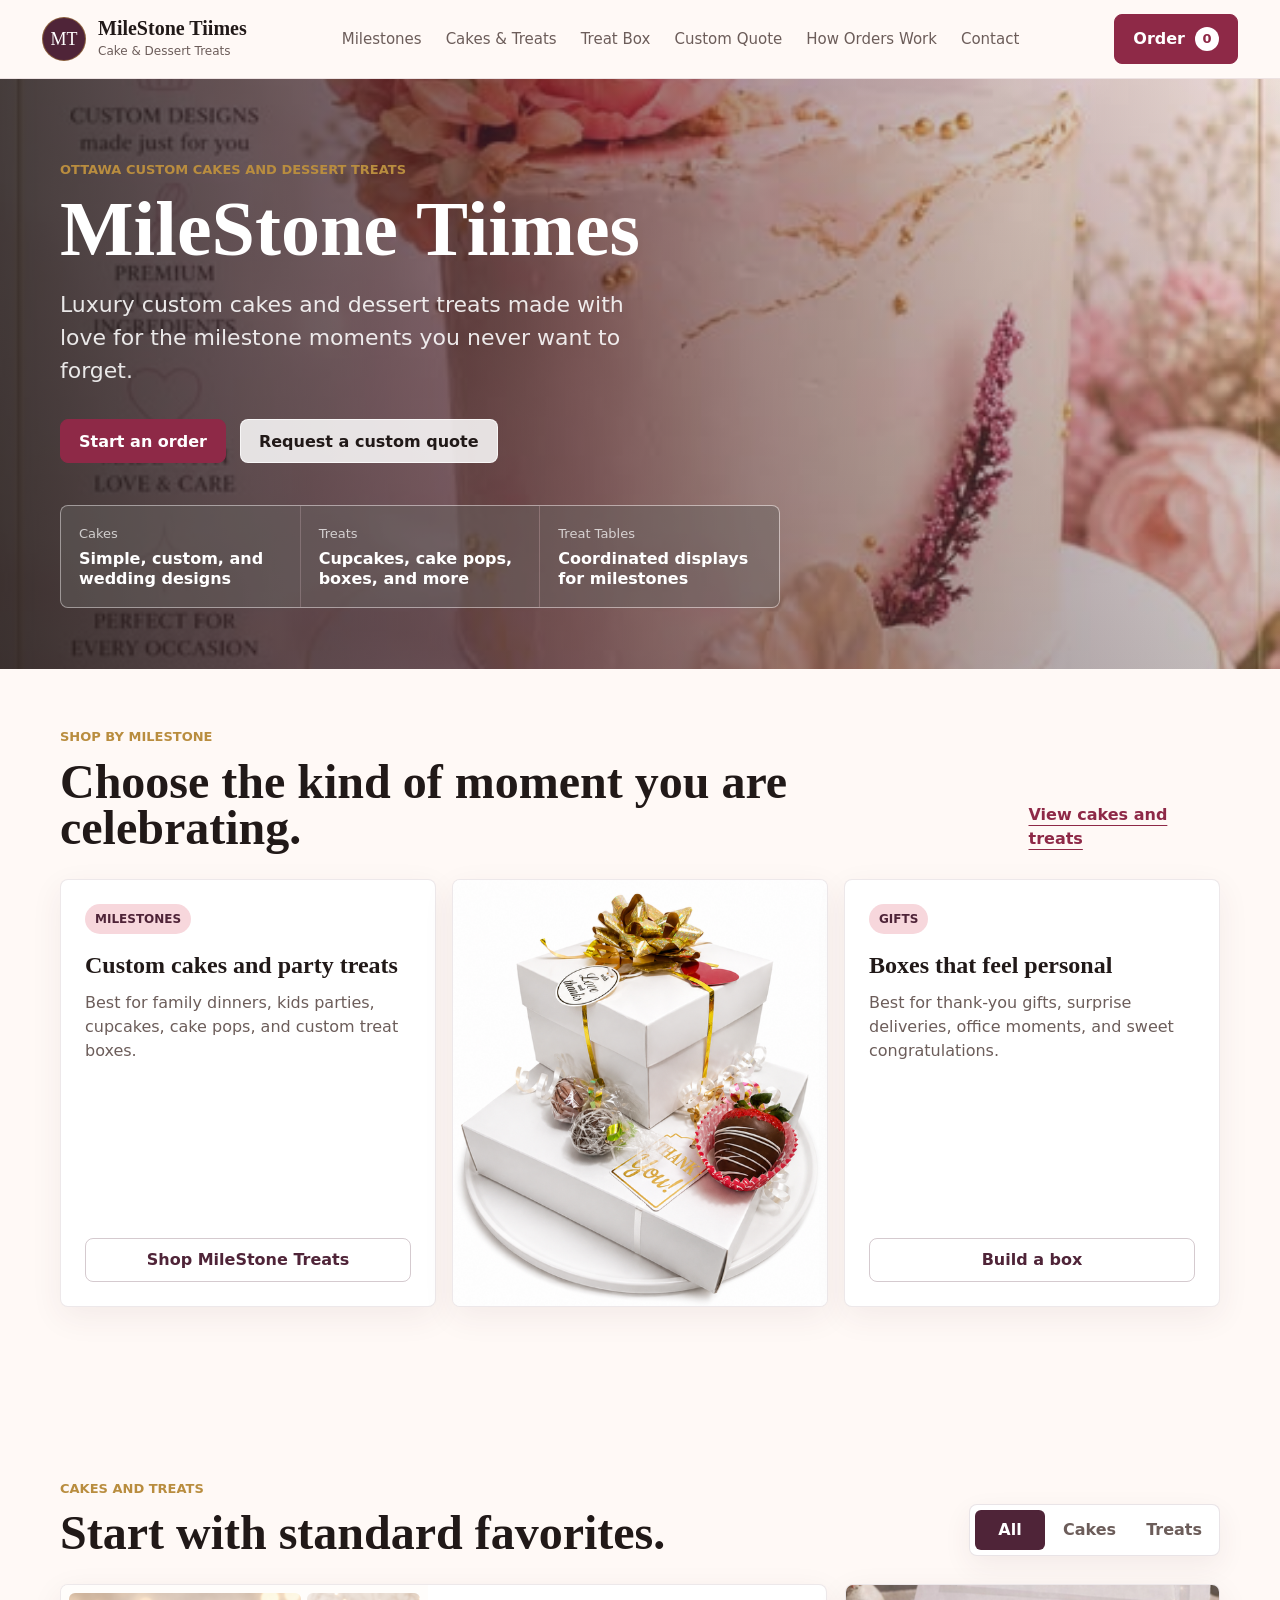
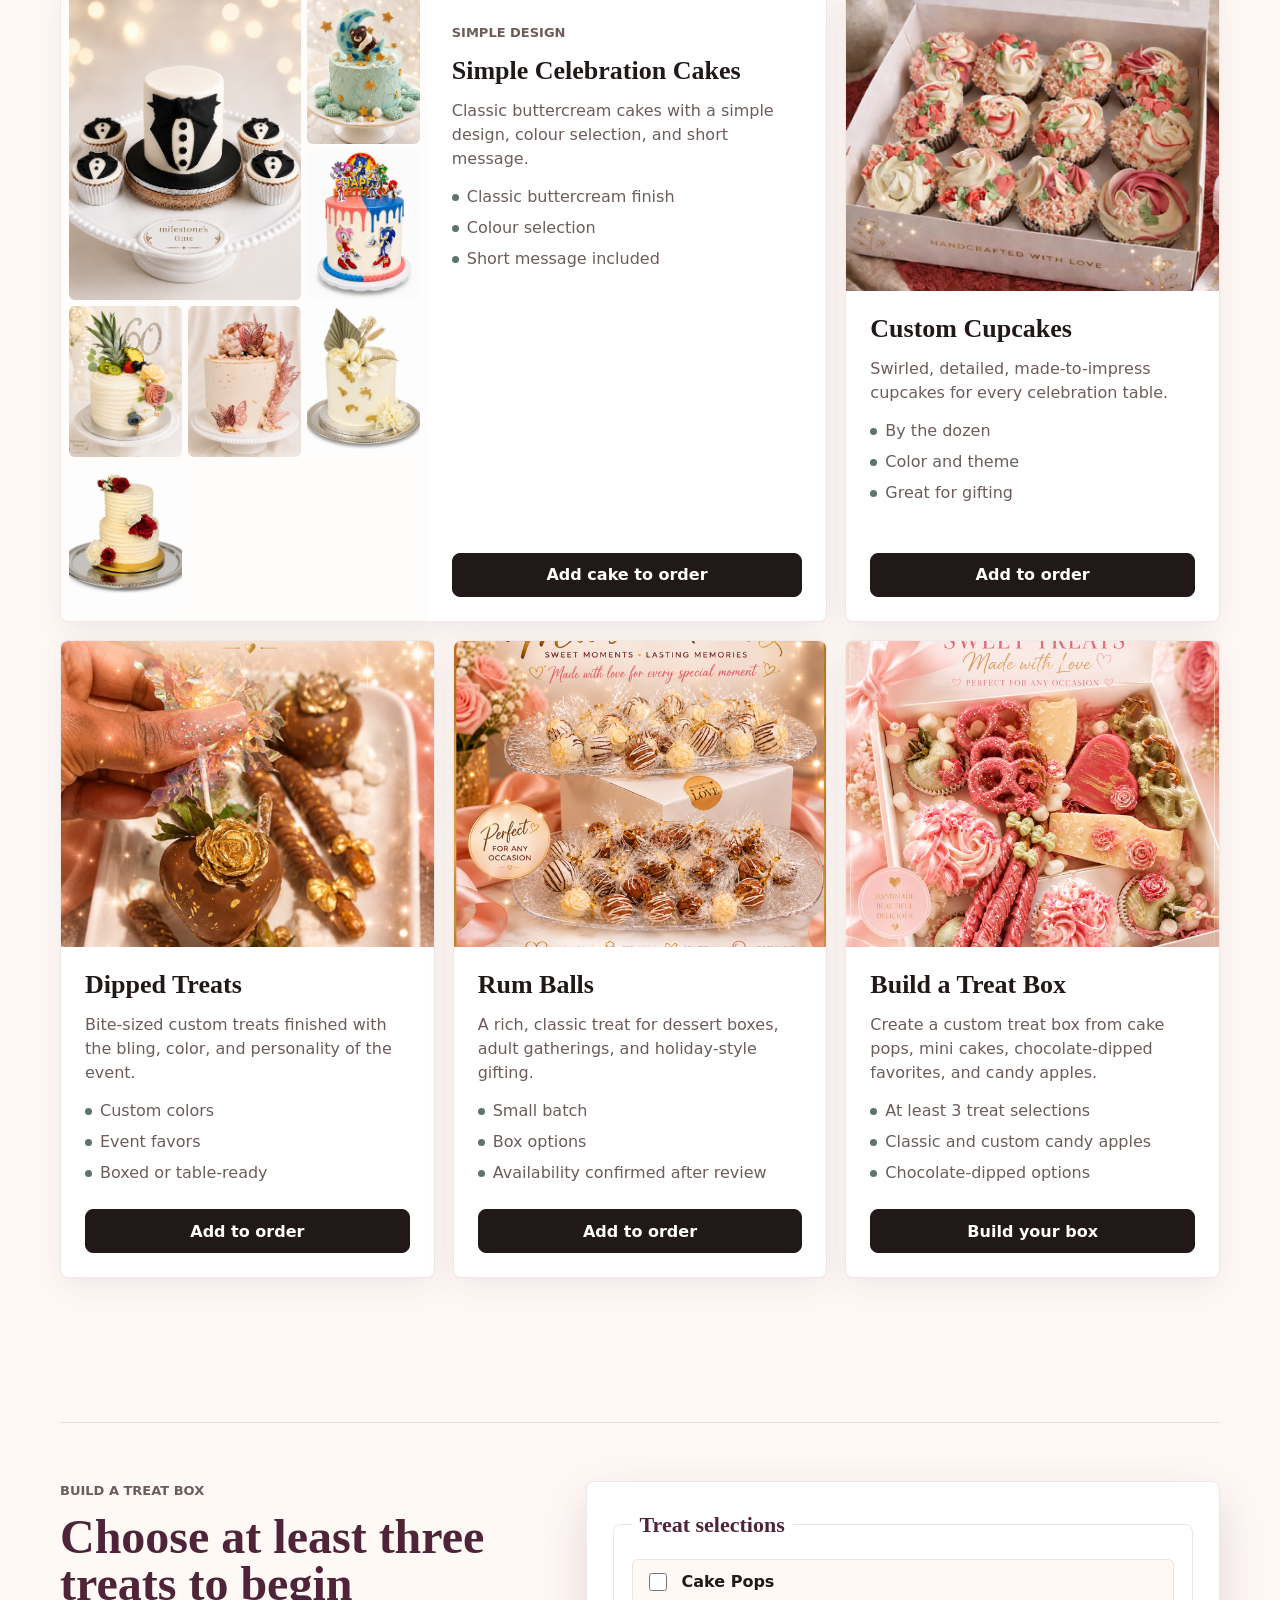
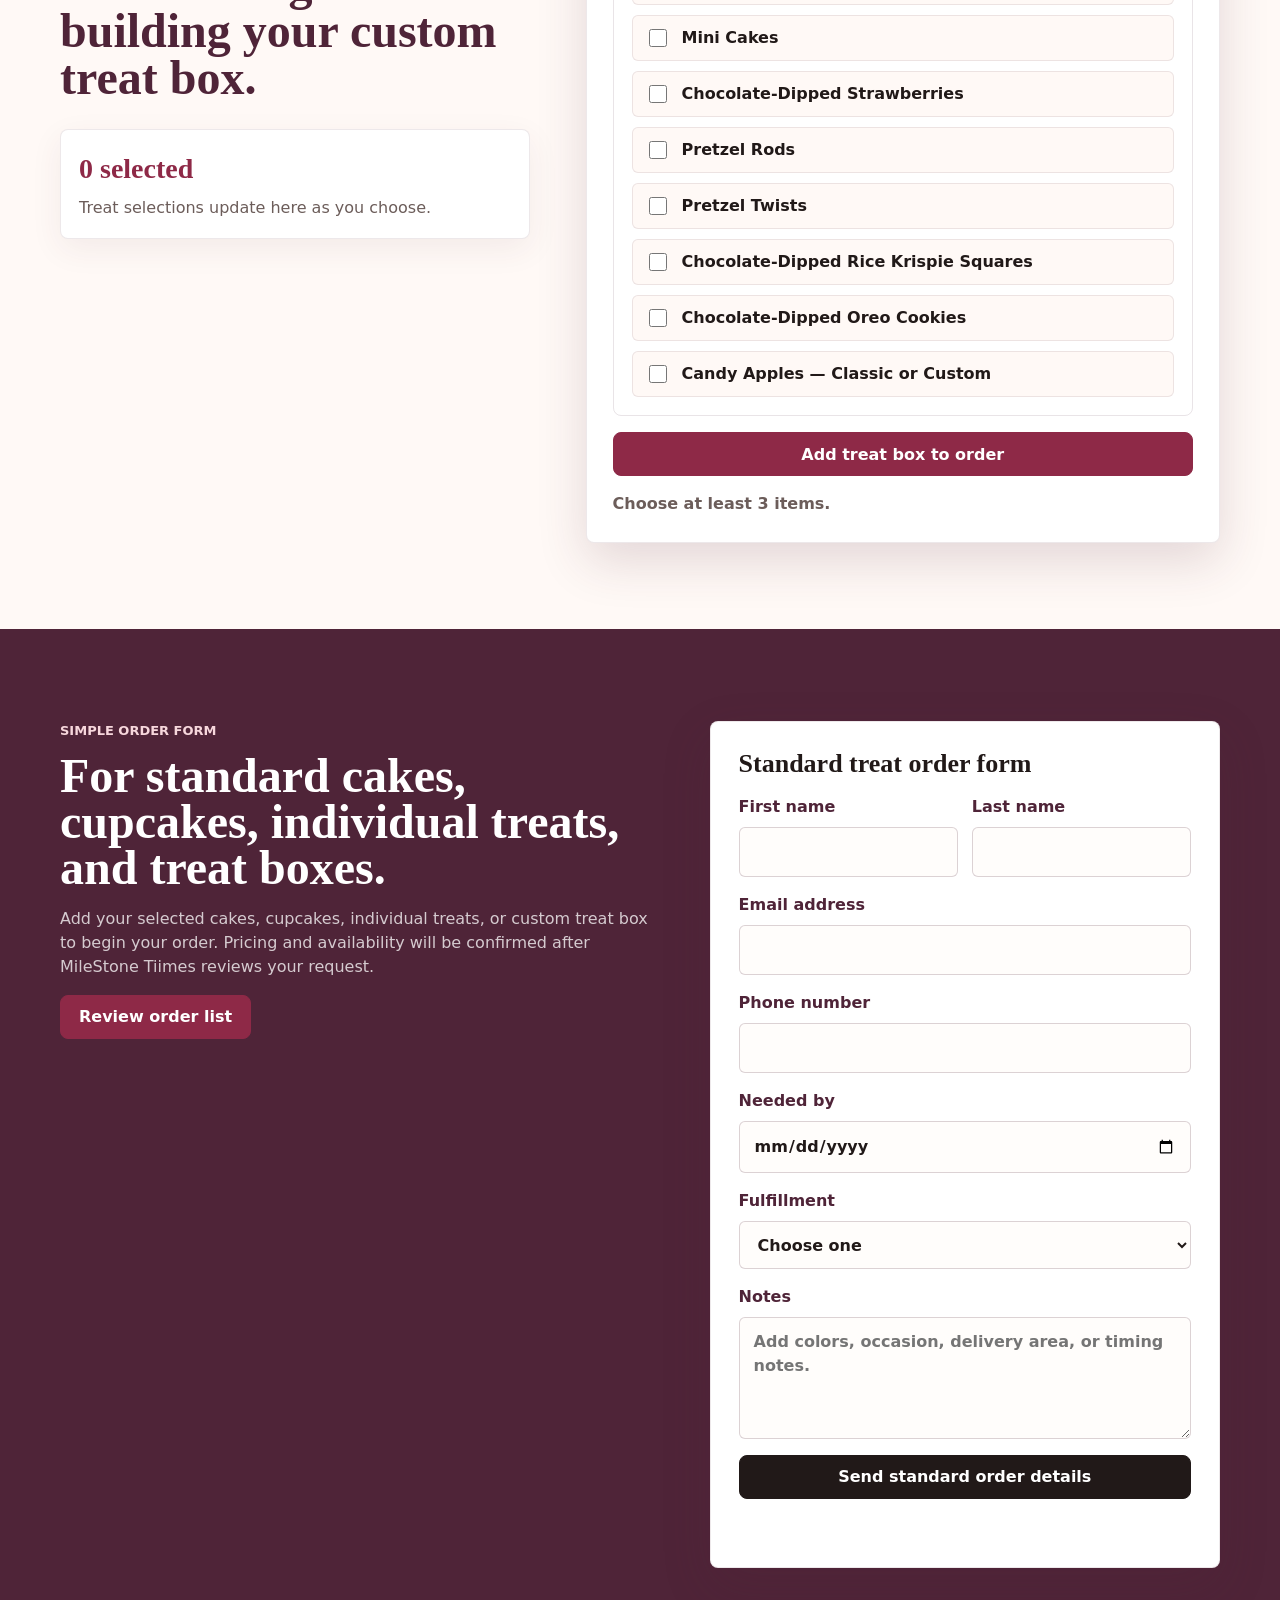
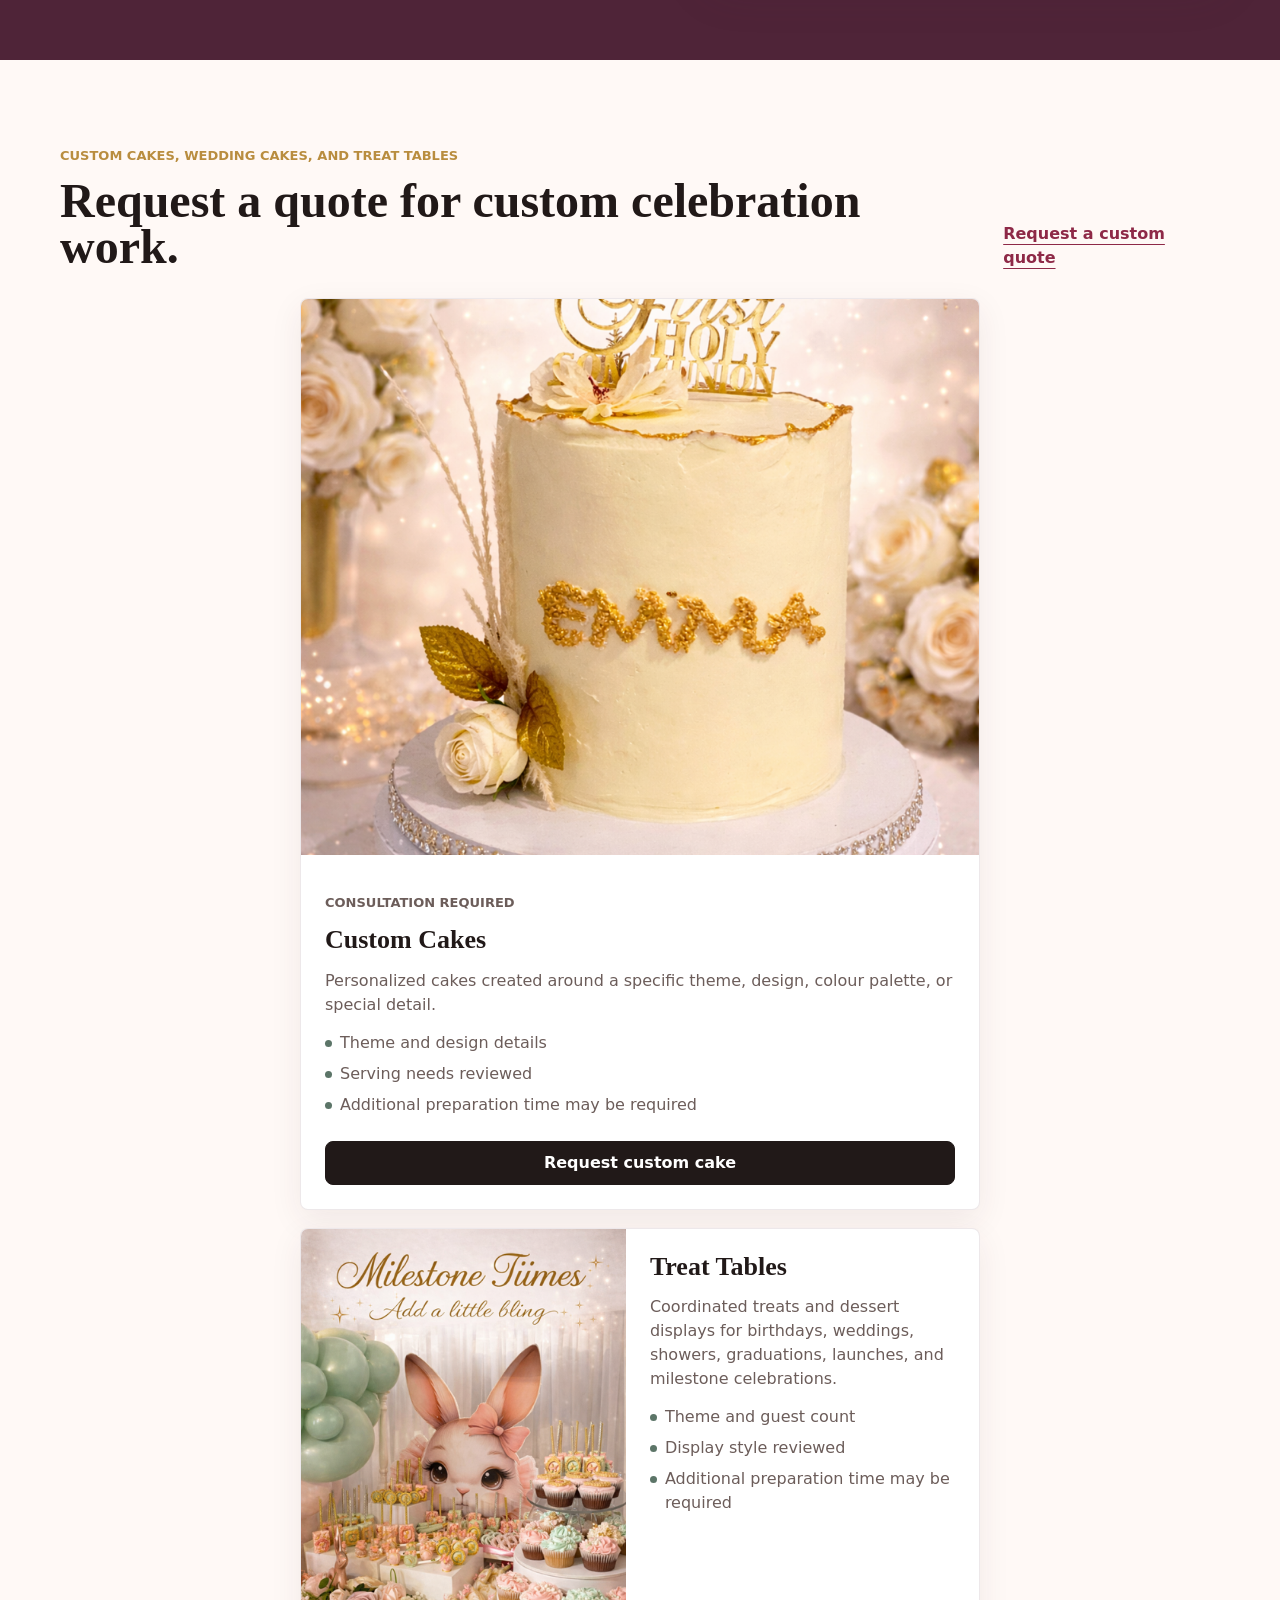
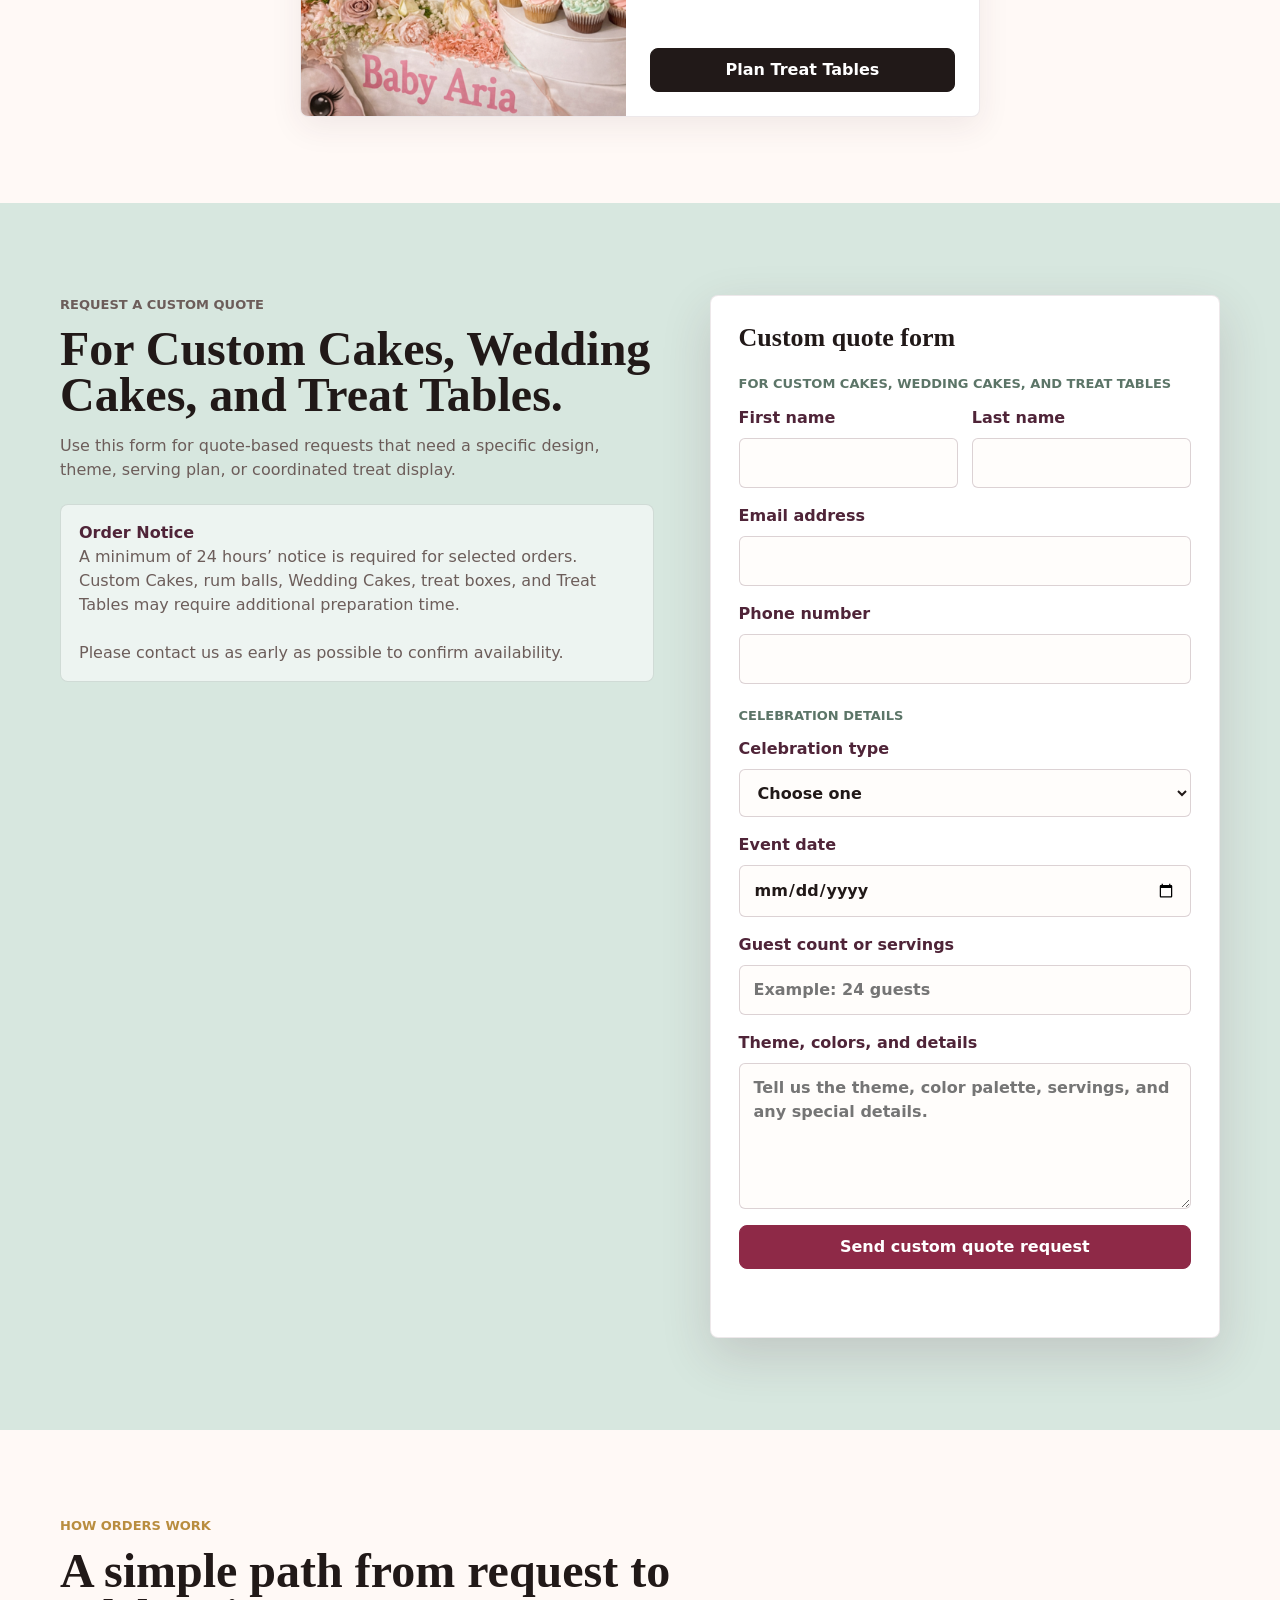
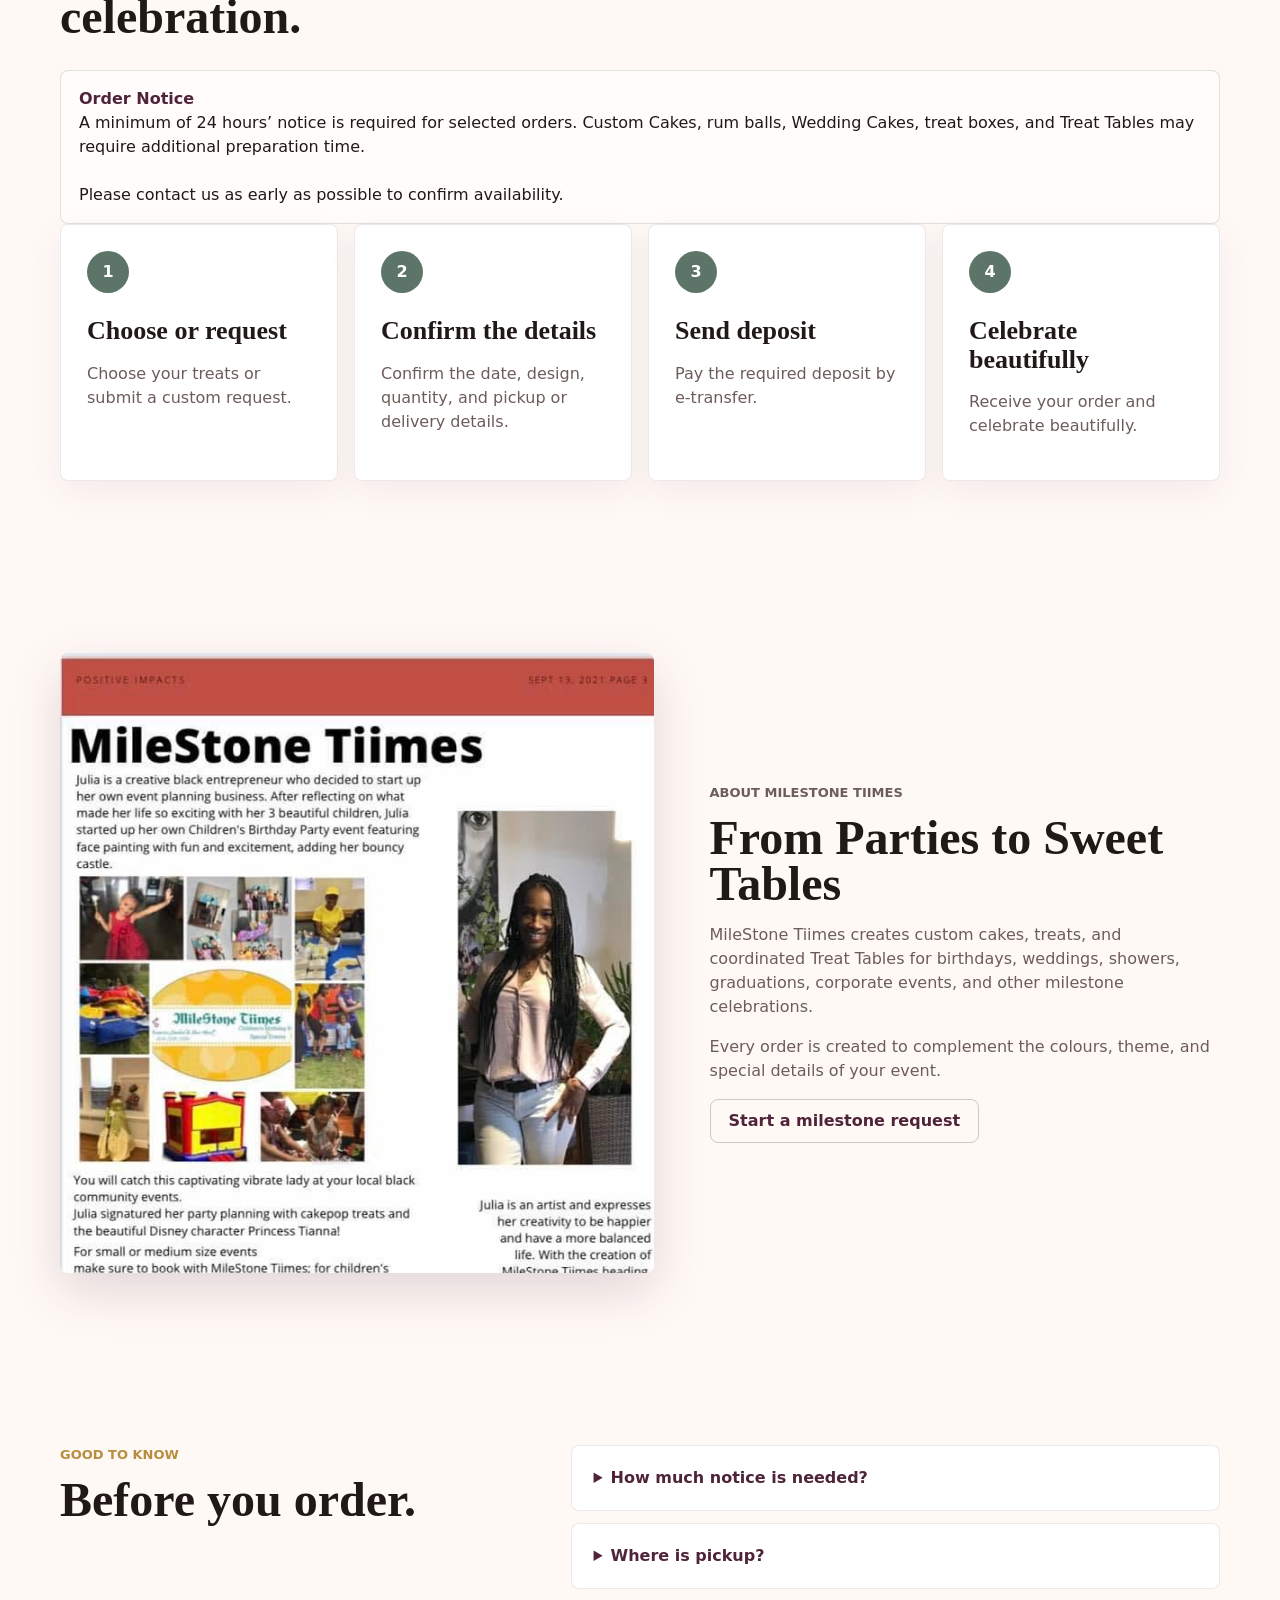
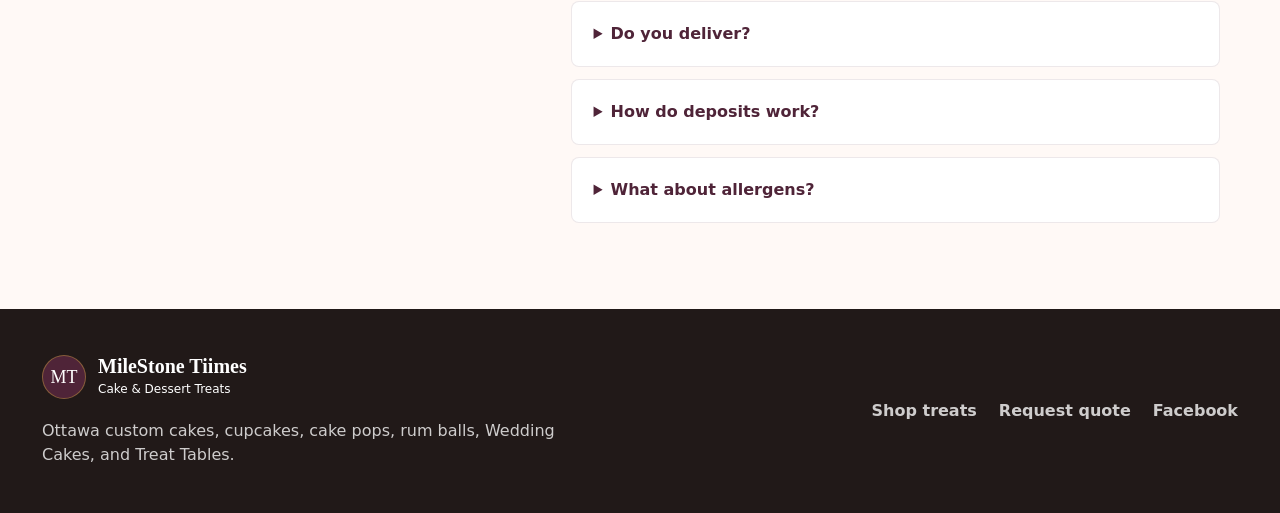
==== commit 6d5ed8fe: "Refine product cards and Treat Tables image" ====
--- a/index.html
+++ b/index.html
@@ -188,7 +188,7 @@
             </div>
           </article>
 
-          <article class="product-card product-card-wide" data-category="treats">
+          <article class="product-card" data-category="treats">
             <img src="assets/images/treat-box-sweet-treats.png" alt="Pink custom treat box filled with dipped strawberries, pretzels, and sweet treats">
             <div class="product-body">
               <h3>Build a Treat Box</h3>
@@ -330,11 +330,11 @@
           <a class="text-link" href="#custom">Request a custom quote</a>
         </div>
 
-        <div class="product-grid">
-          <article class="product-card">
-            <img src="assets/images/cake-square.jpg" alt="Custom cake design for a premium celebration">
+        <div class="product-grid services-grid">
+          <article class="product-card service-feature-card">
+            <img src="assets/images/wedding-shower-cake-placeholder.png" alt="Elegant white and gold celebration cake">
             <div class="product-body">
-              <p class="product-type">Personalized design</p>
+              <p class="product-type">Consultation required</p>
               <h3>Custom Cakes</h3>
               <p>Personalized cakes created around a specific theme, design, colour palette, or special detail.</p>
               <ul>
@@ -346,25 +346,9 @@
             </div>
           </article>
 
-          <article class="product-card">
-            <img src="assets/images/wedding-shower-cake-placeholder.png" alt="Elegant white and gold celebration cake">
+          <article class="product-card product-card-wide">
+            <img src="assets/images/treat-tables-baby-aria.png" alt="Pastel baby shower Treat Tables display with cupcakes and custom sweets">
             <div class="product-body">
-              <p class="product-type">Consultation required</p>
-              <h3>Wedding Cakes</h3>
-              <p>Custom-designed cakes for weddings and intimate receptions. Consultation and quotation required.</p>
-              <ul>
-                <li>Wedding or reception date</li>
-                <li>Serving and design notes</li>
-                <li>Additional preparation time may be required</li>
-              </ul>
-              <button class="button button-dark" type="button" data-quote="Wedding Cakes">Request wedding cake</button>
-            </div>
-          </article>
-
-          <article class="product-card product-card-wide">
-            <img src="assets/images/celebration-detail.jpg" alt="MileStone Tiimes custom dessert celebration detail">
-            <div class="product-body">
-              <p class="product-type">Coordinated display</p>
               <h3>Treat Tables</h3>
               <p>Coordinated treats and dessert displays for birthdays, weddings, showers, graduations, launches, and milestone celebrations.</p>
               <ul>
--- a/styles.css
+++ b/styles.css
@@ -477,6 +477,19 @@
   gap: 18px;
 }
 
+.services-grid {
+  grid-template-columns: minmax(0, 680px);
+  justify-content: center;
+}
+
+.services-grid .product-card-wide {
+  grid-column: auto;
+}
+
+.service-feature-card img {
+  aspect-ratio: 4 / 3;
+}
+
 .occasion-section {
   padding-top: 58px;
 }
